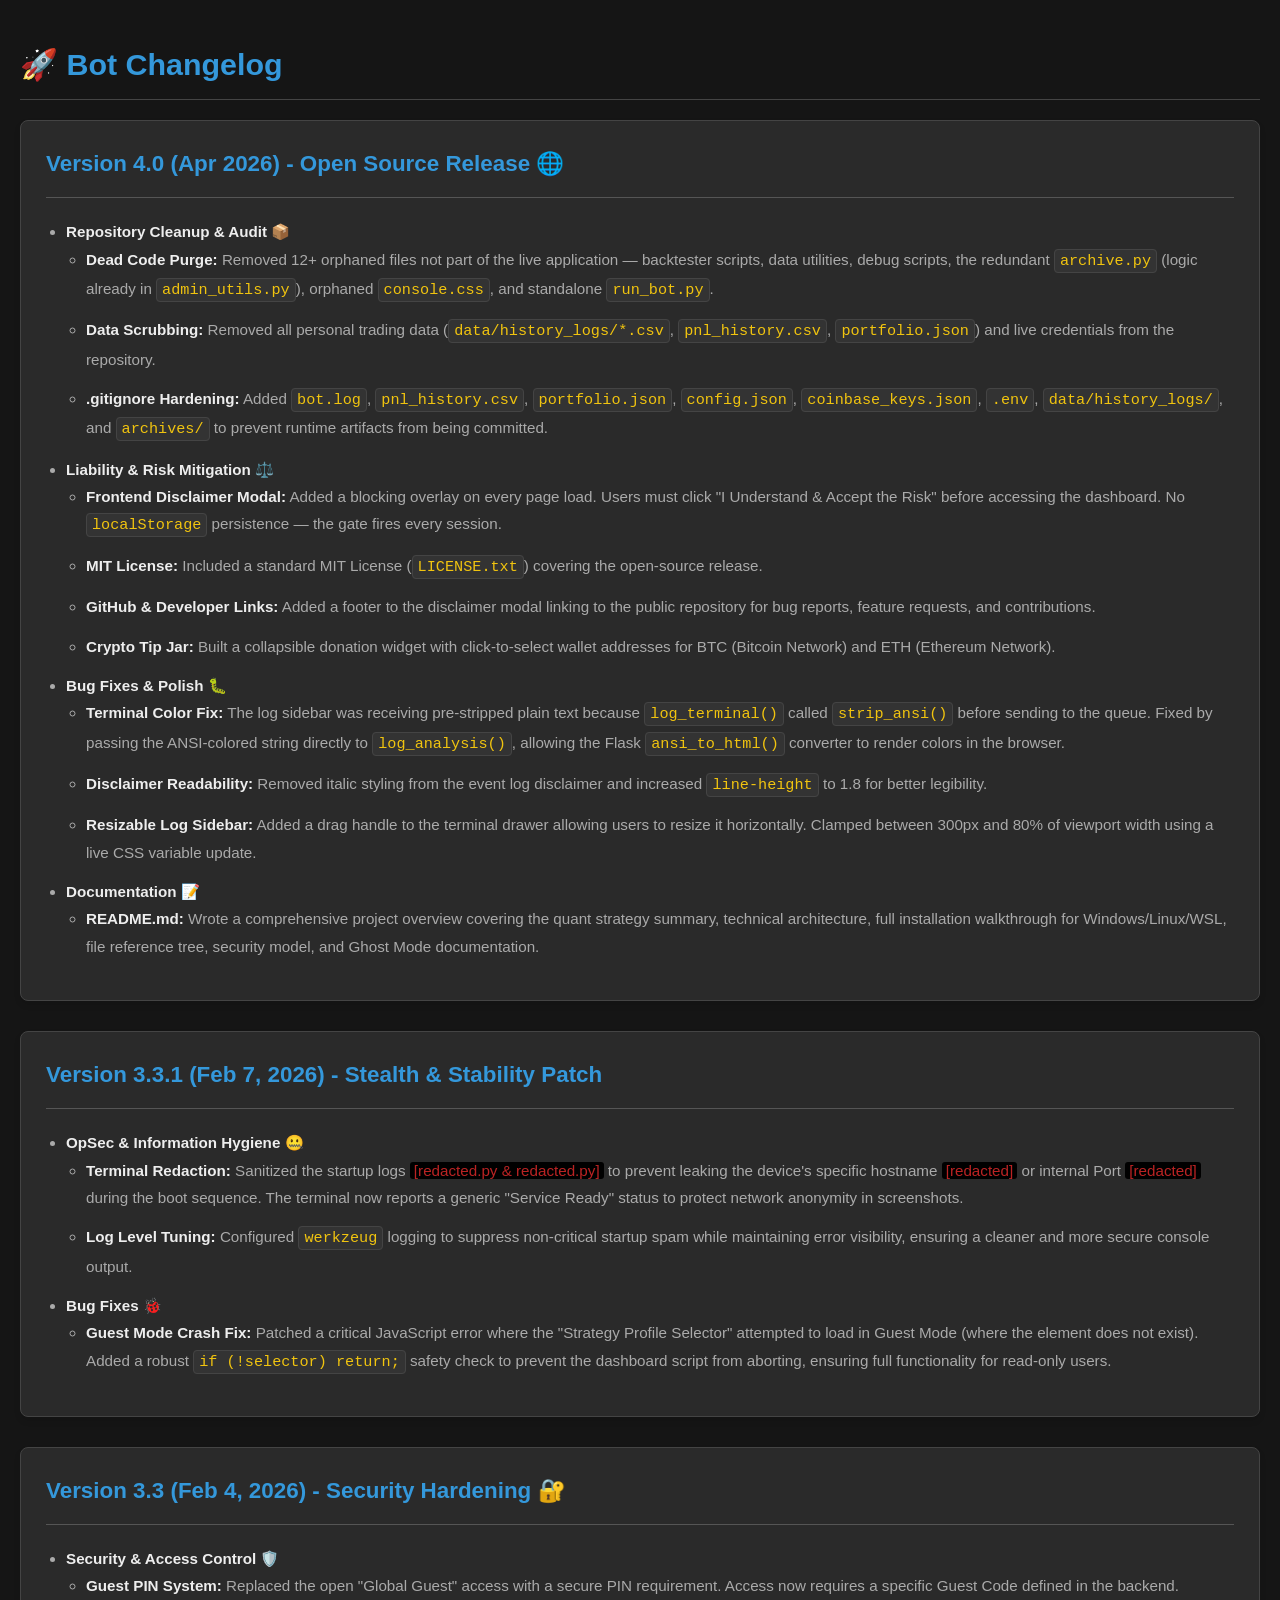
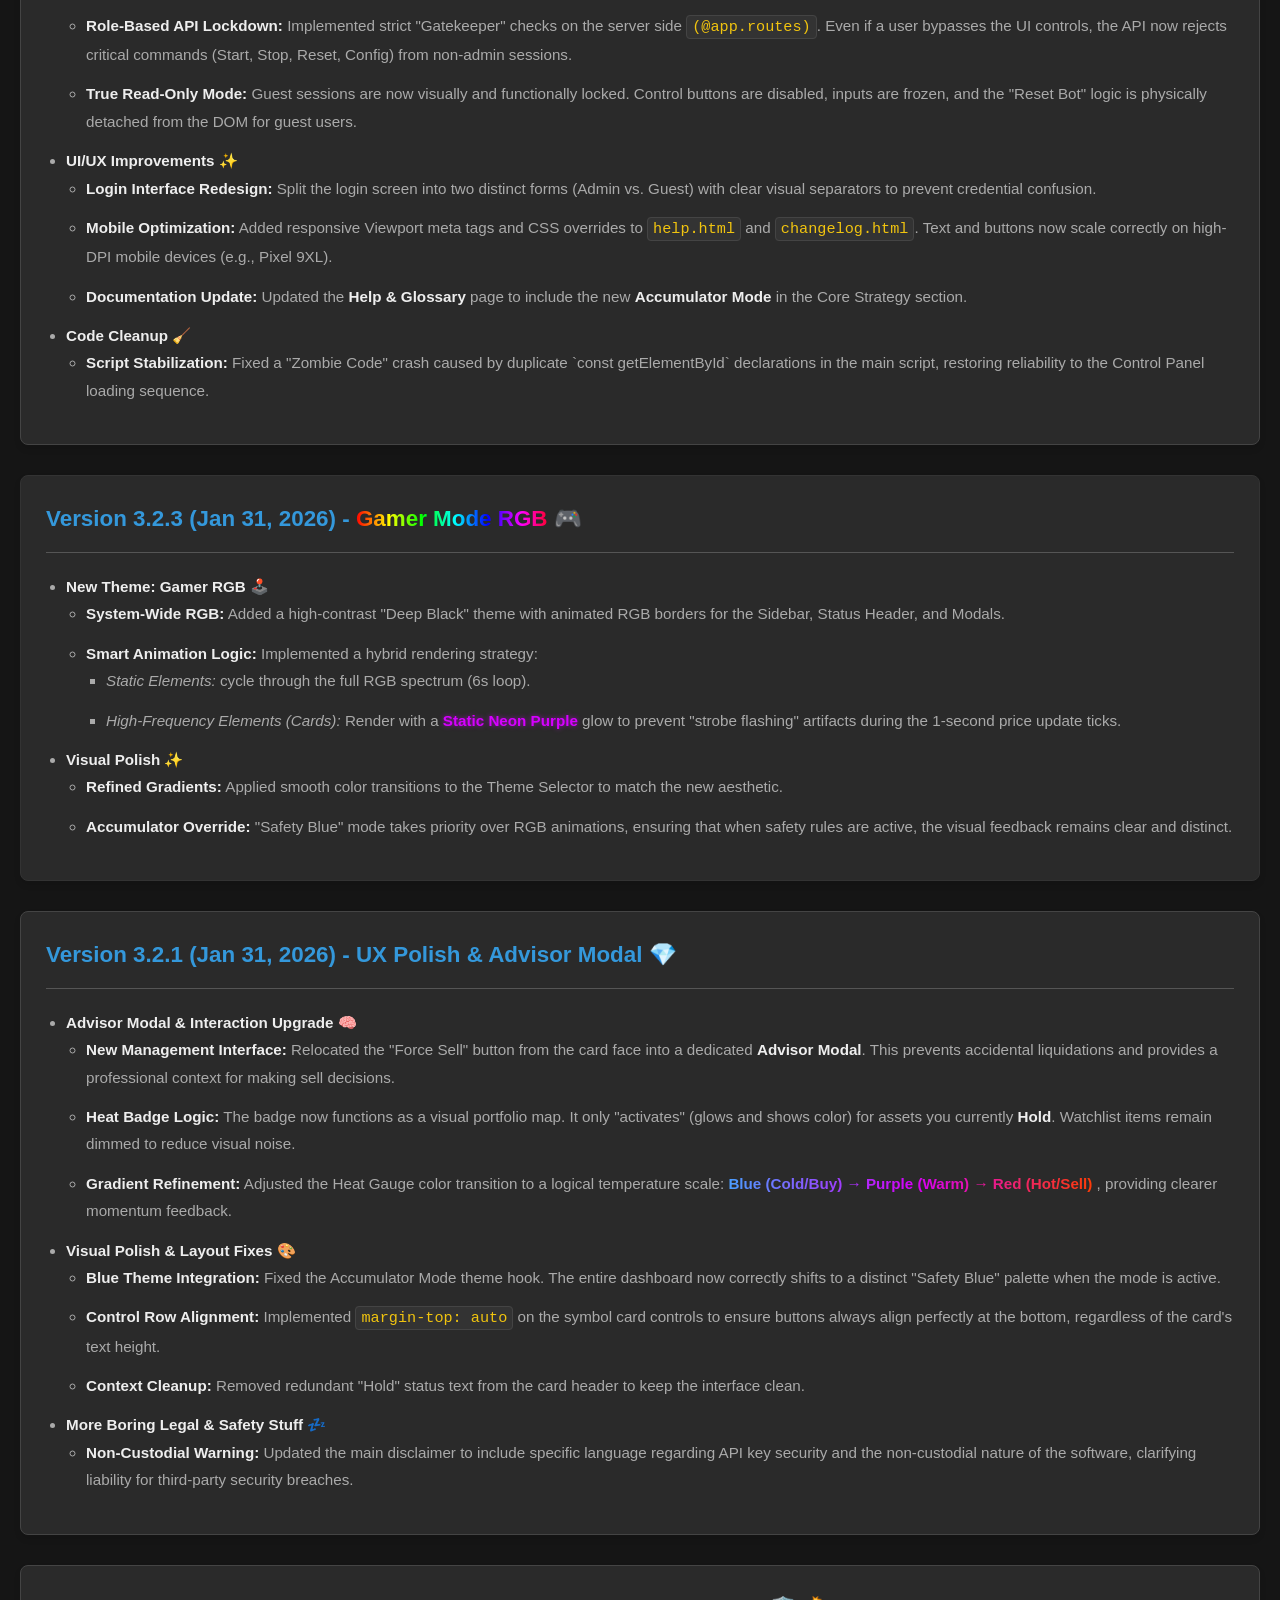
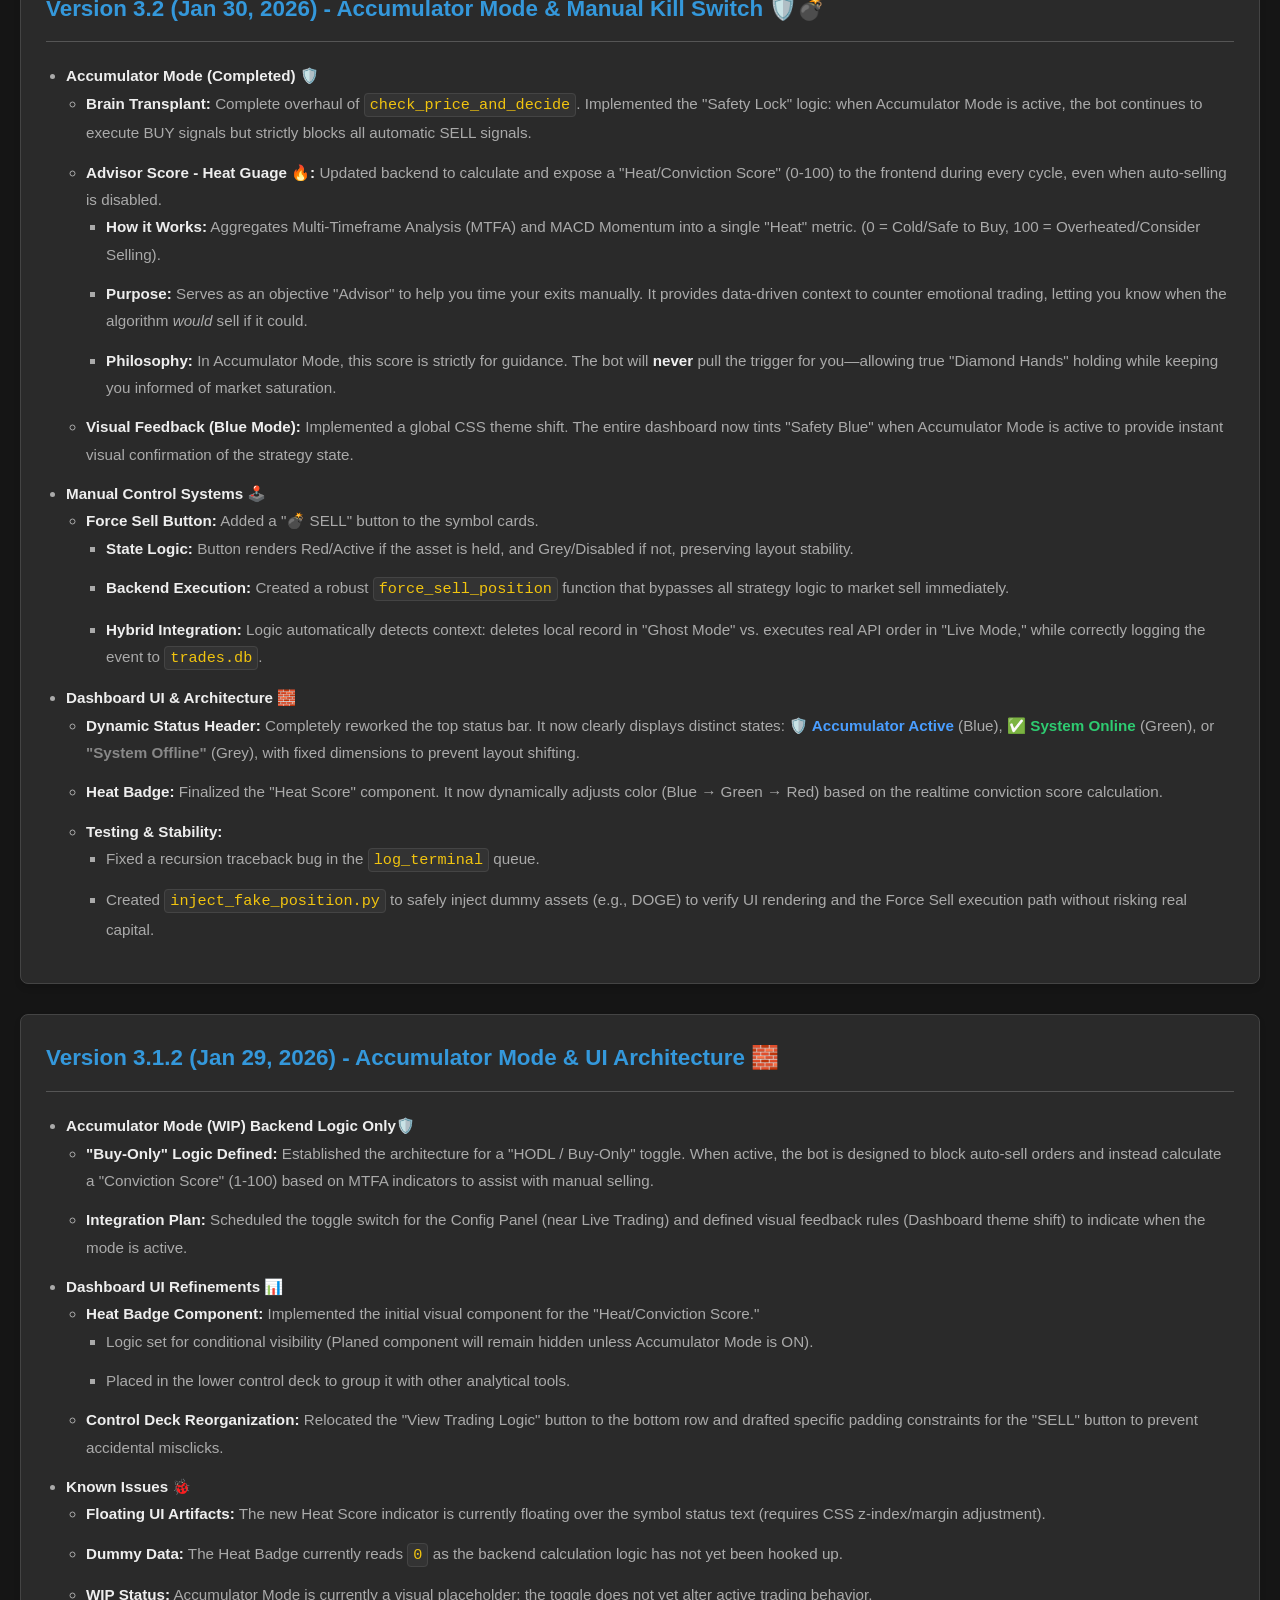
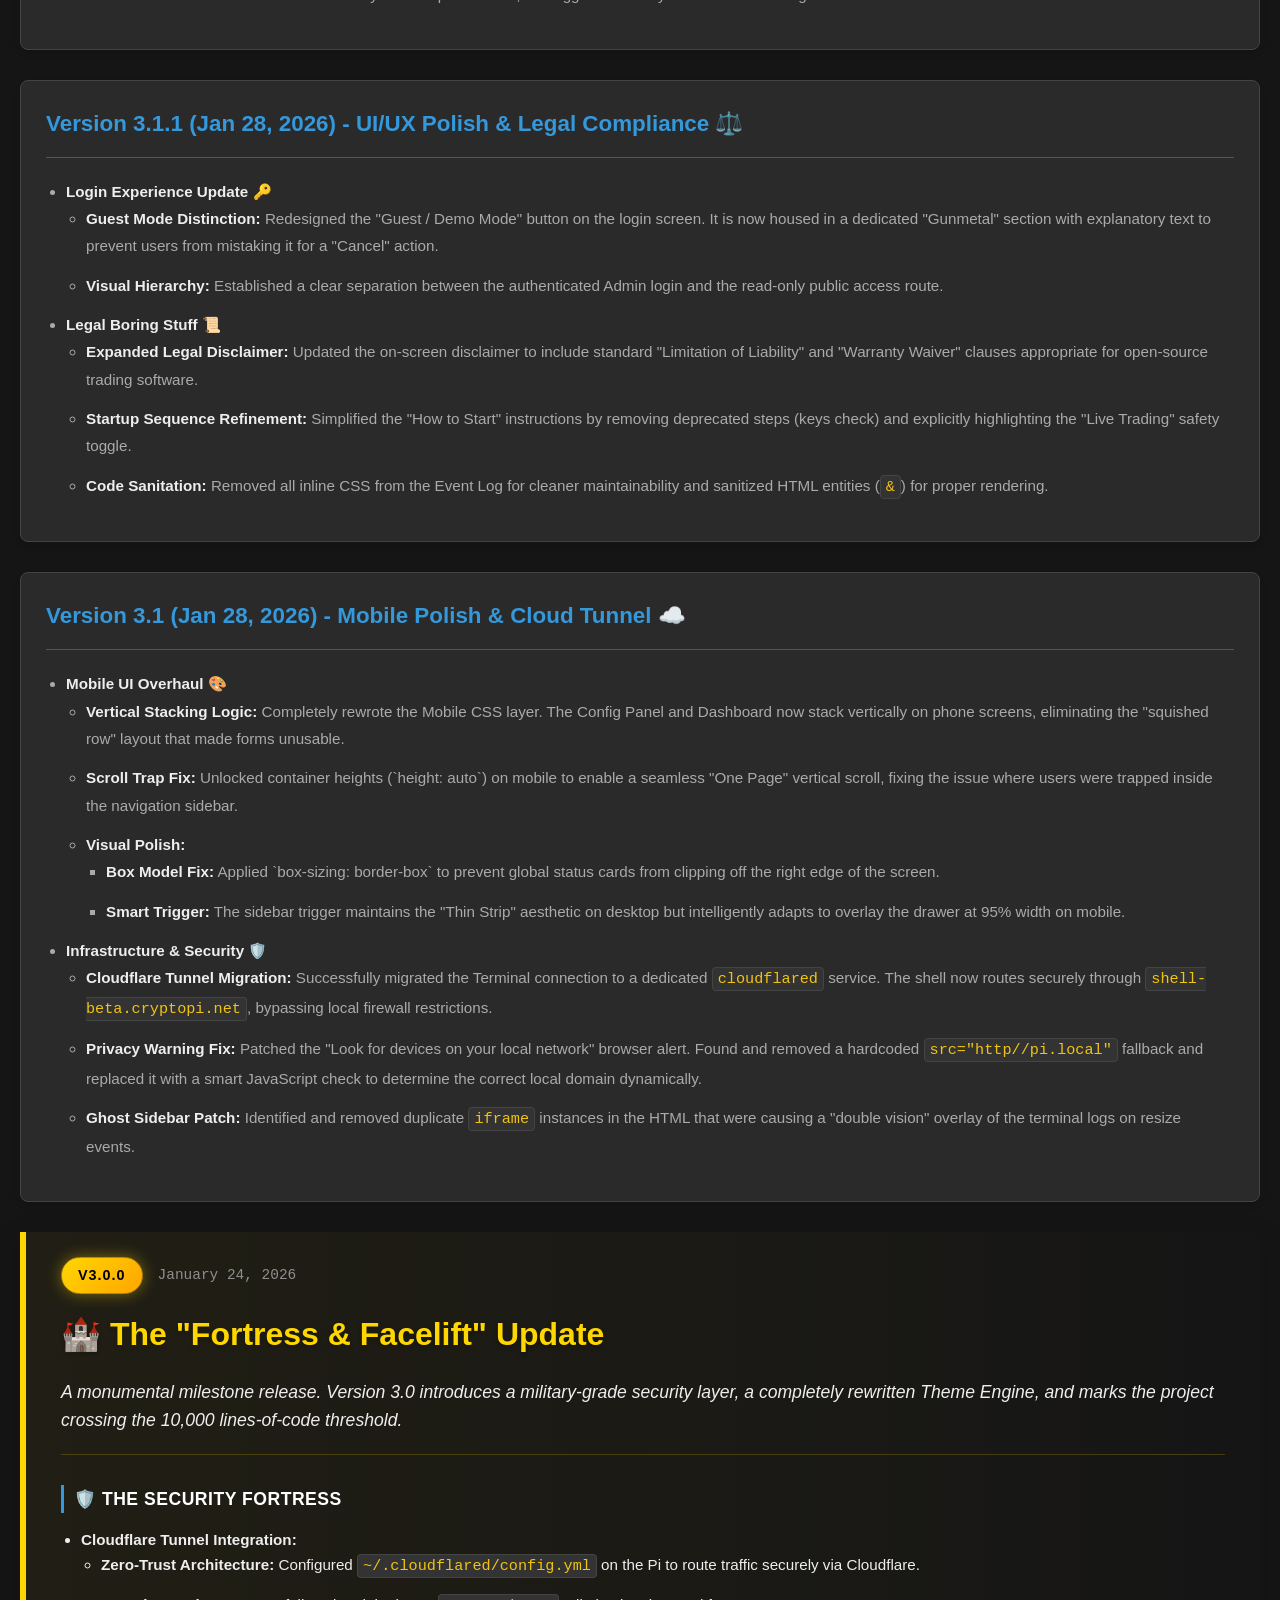
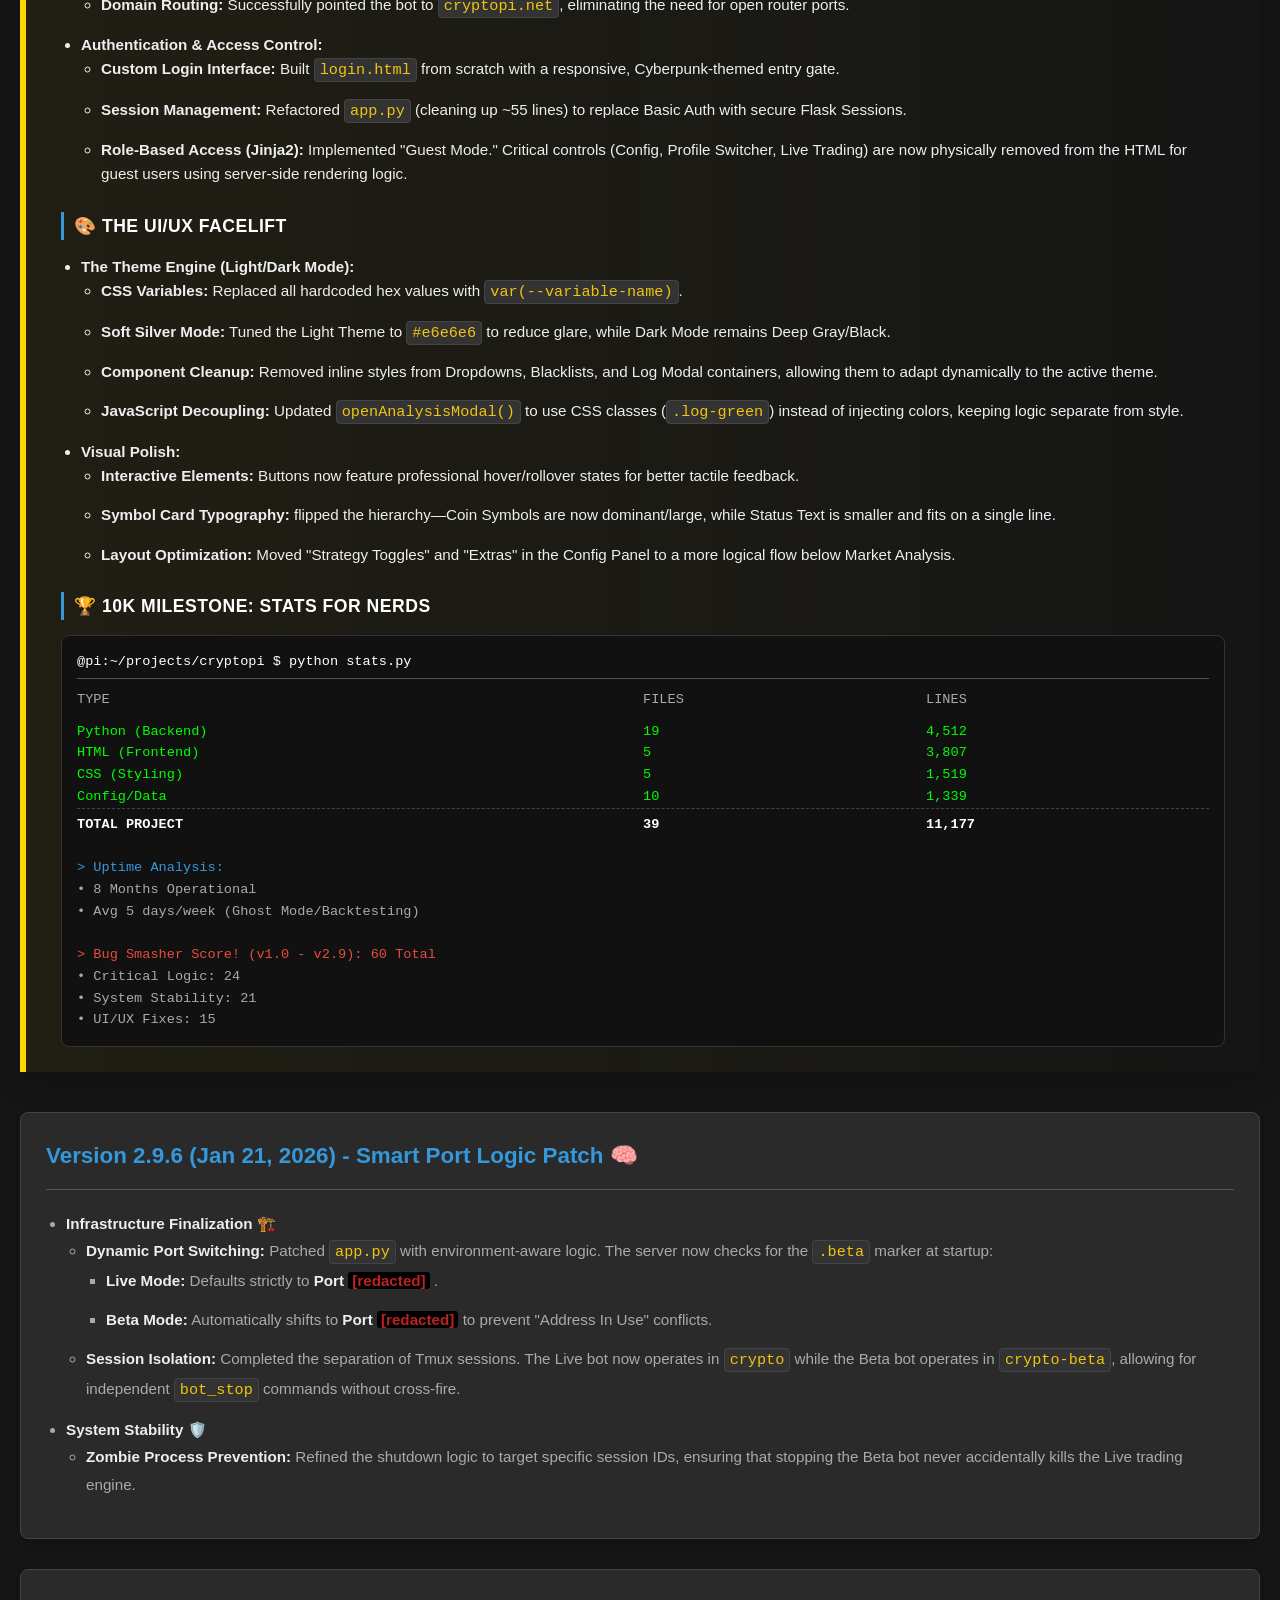
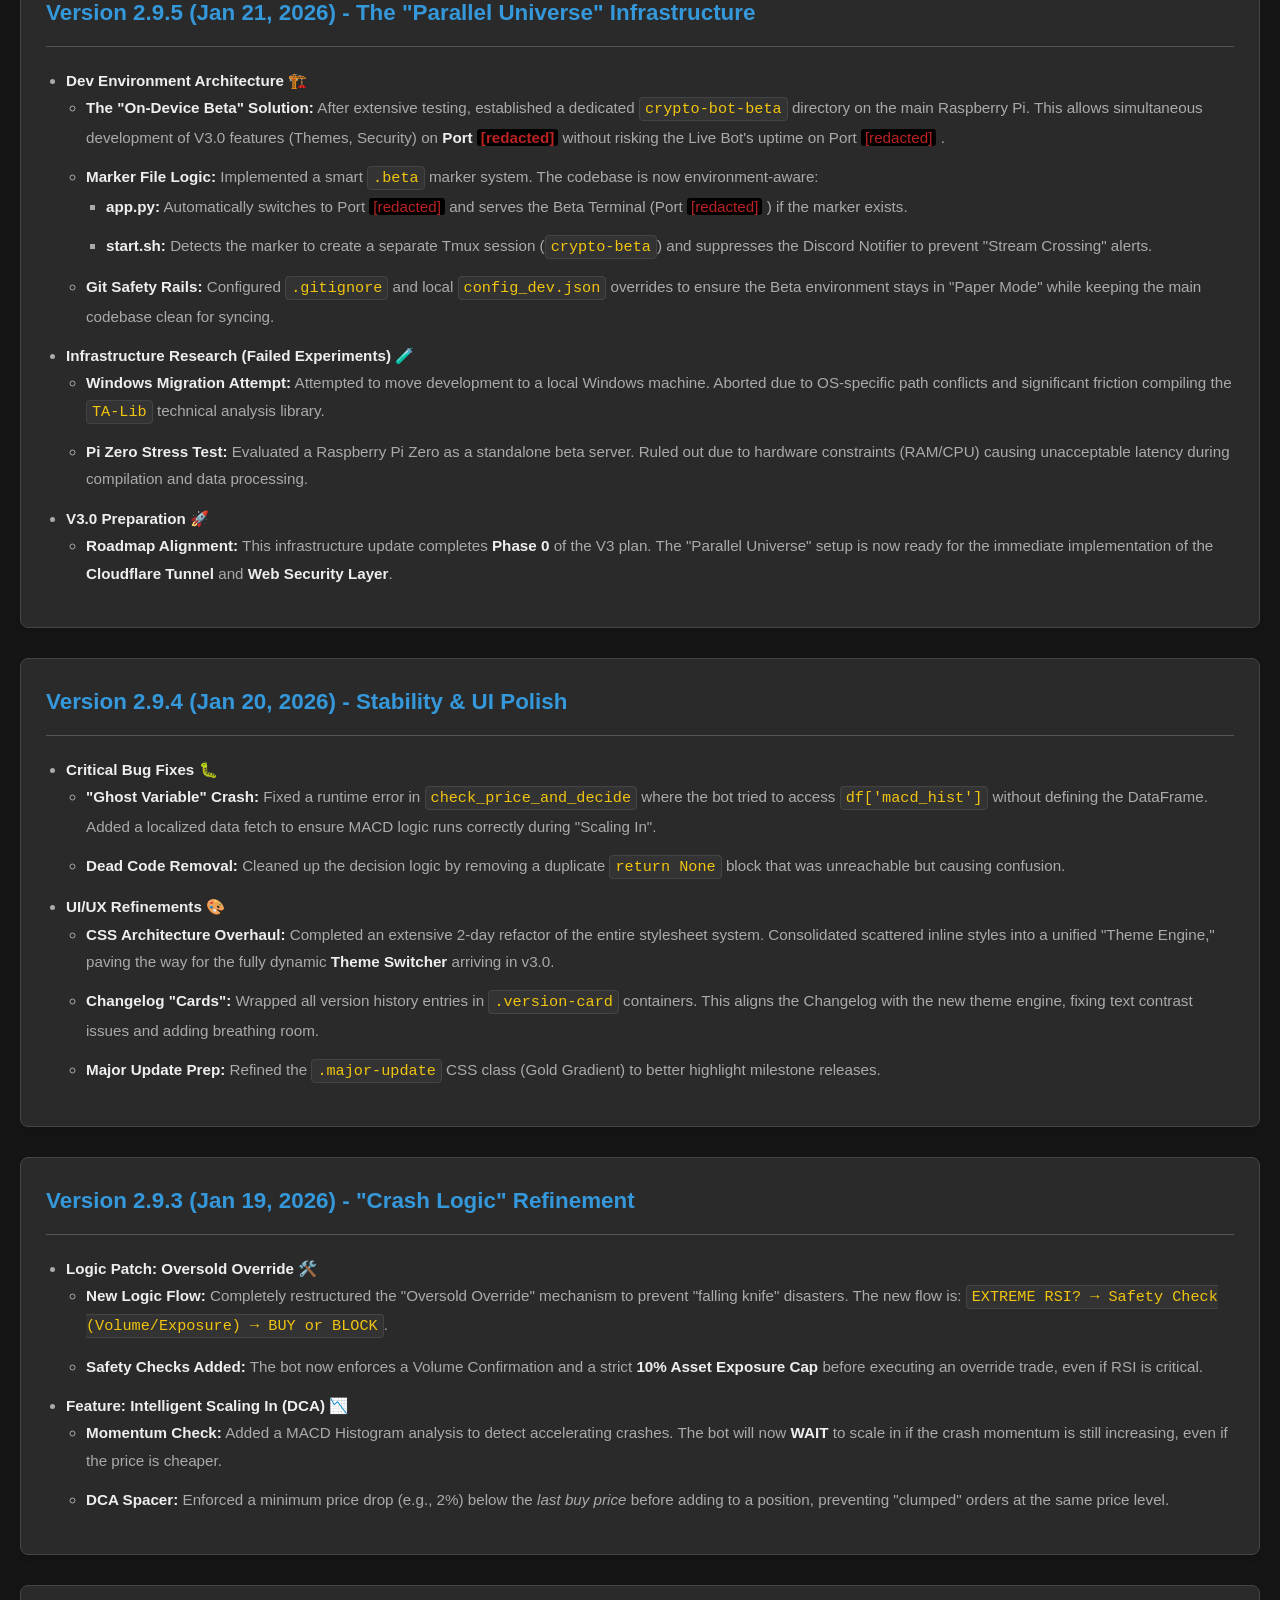
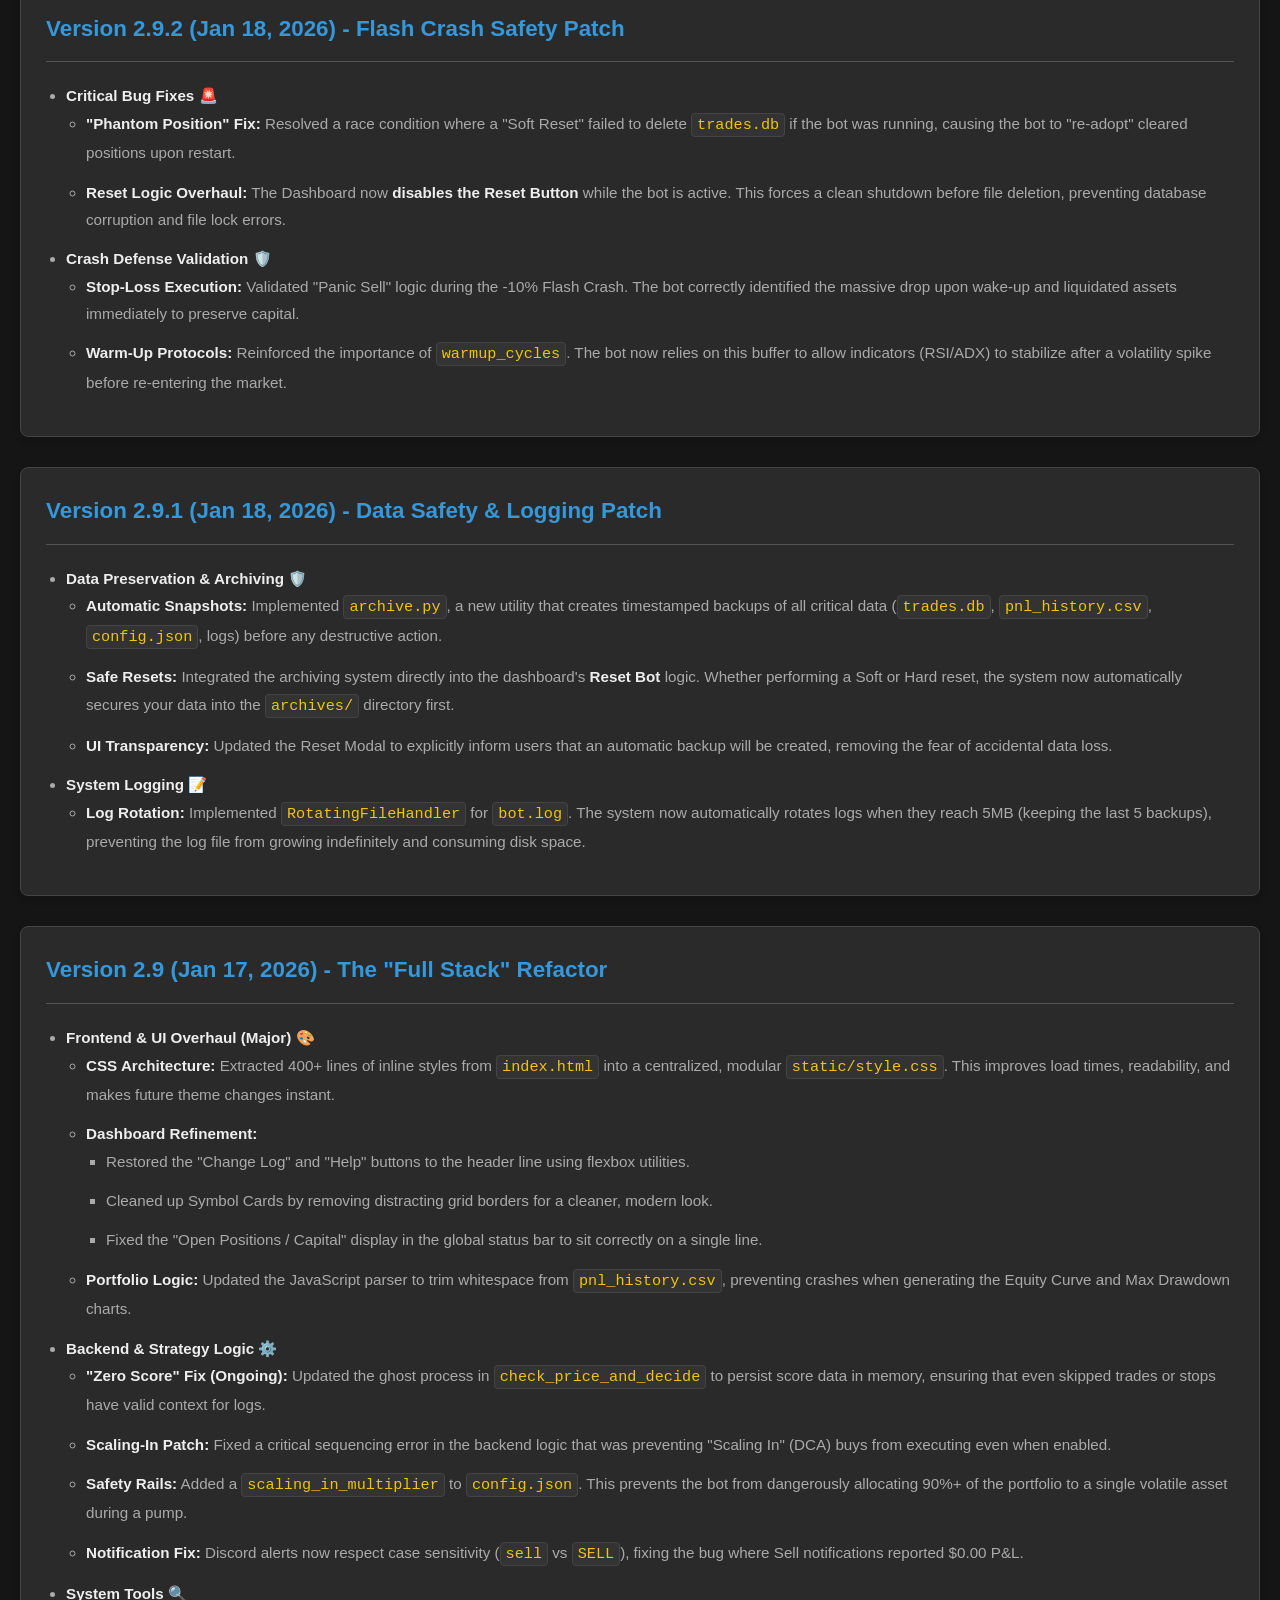
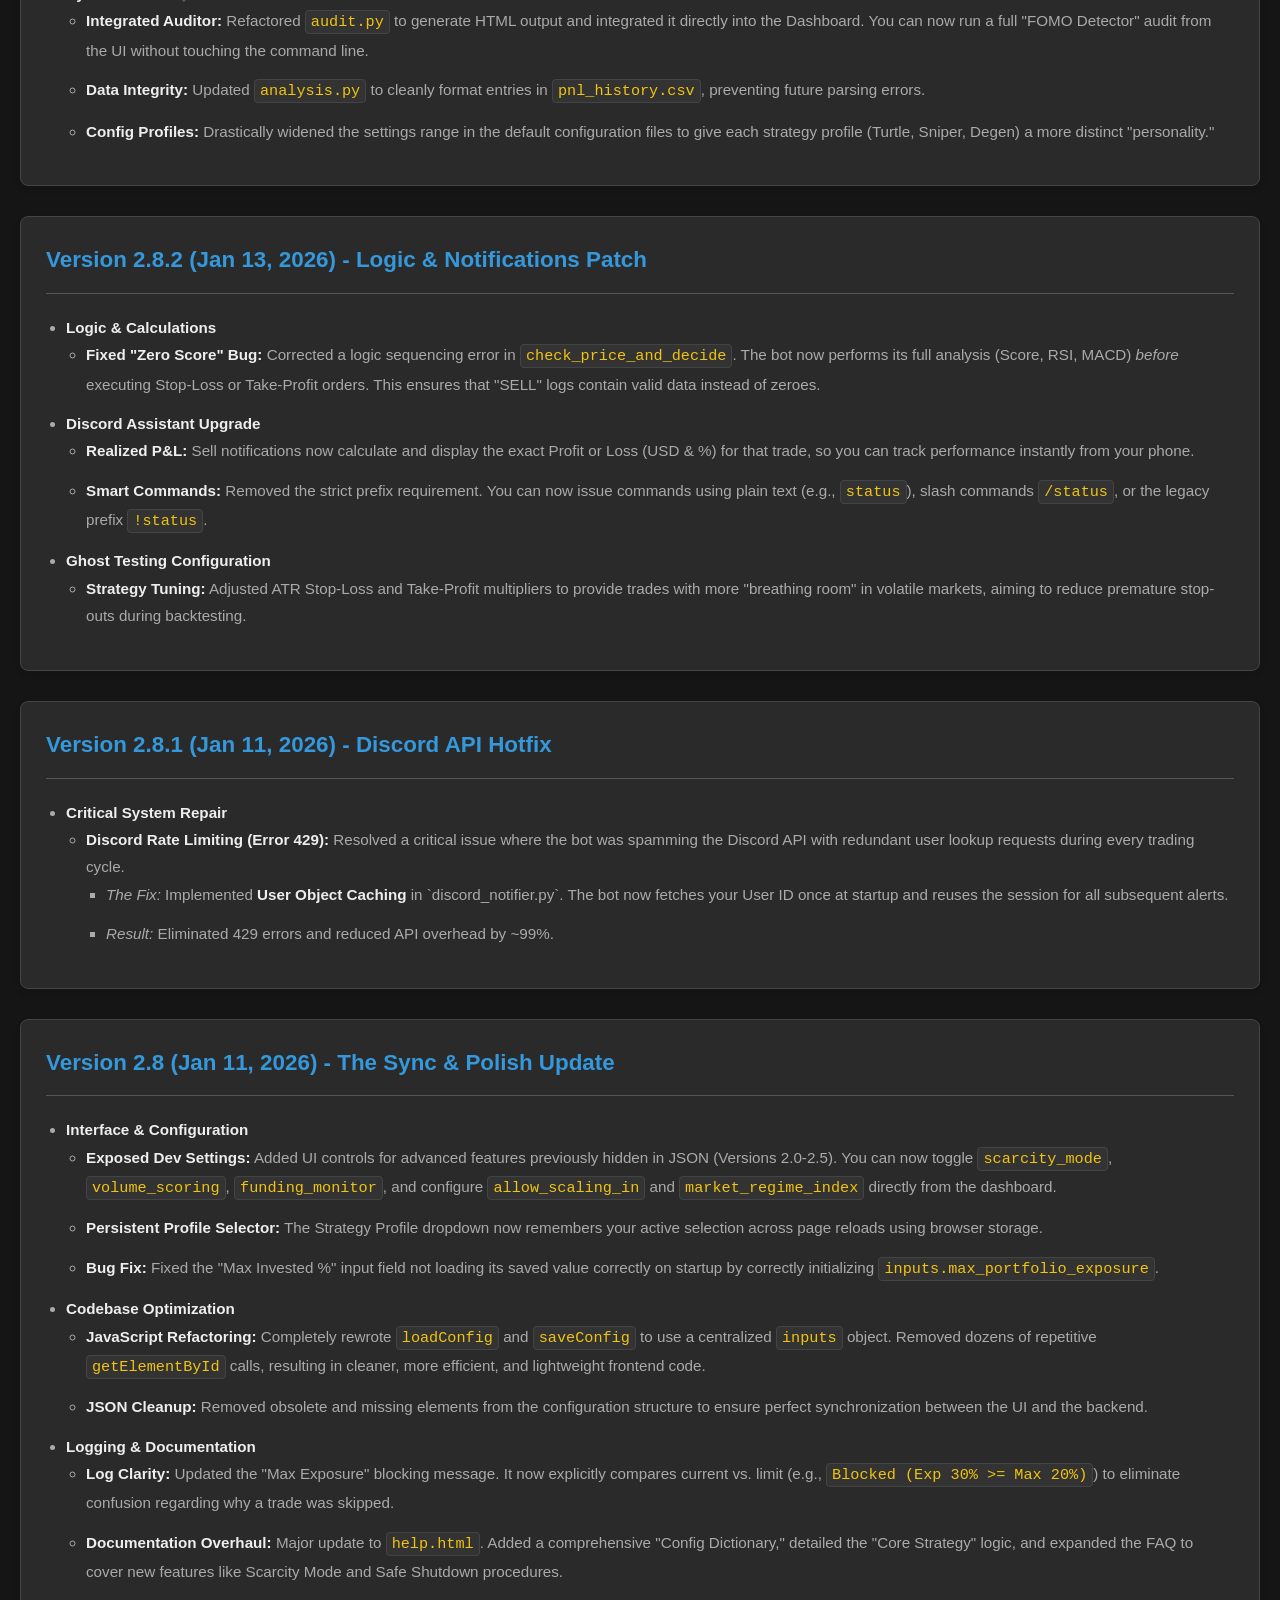
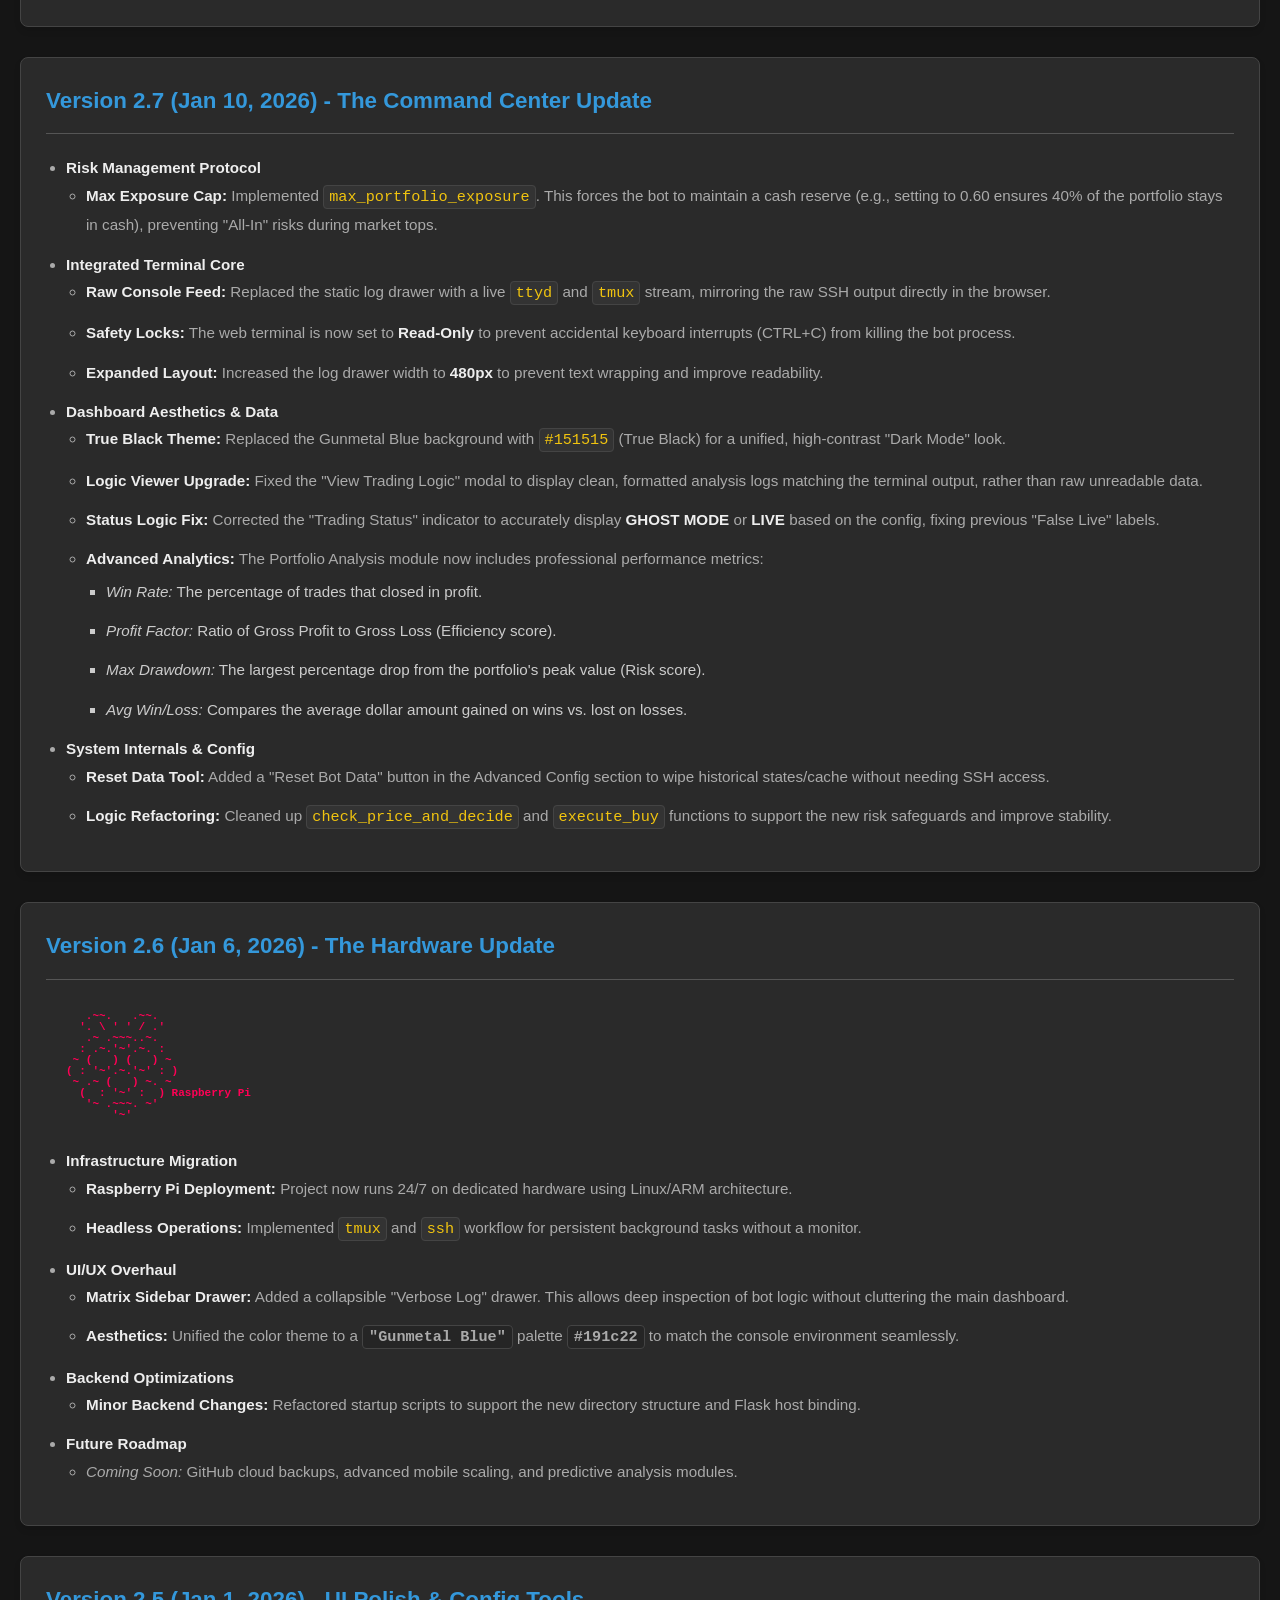
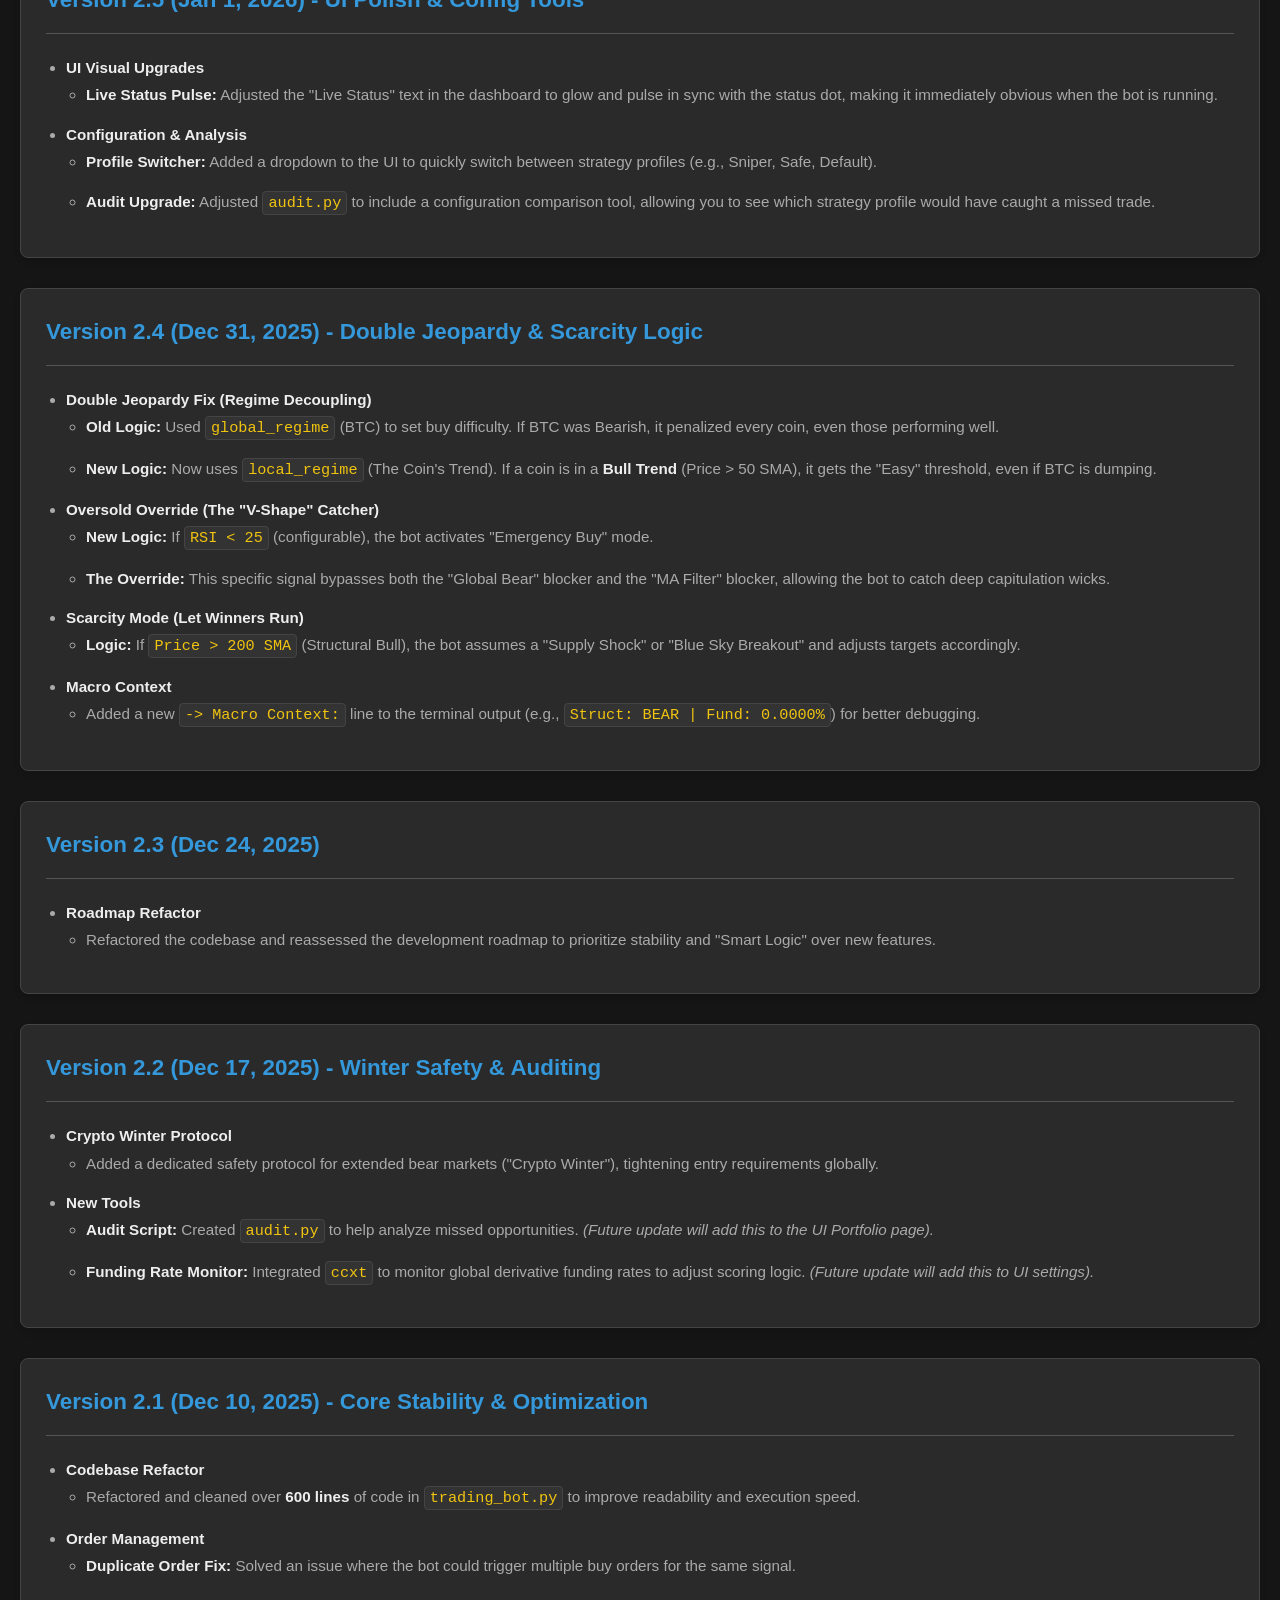
==== templates/changelog.html @ 4024c970 "v4.0 - Open Source Release" ====
<!DOCTYPE html>
<html lang="en">
<head>
    <meta charset="UTF-8">
    <meta name="viewport" content="width=device-width, initial-scale=1.0">
    <title>Changelog</title>
    <link rel="stylesheet" href="../static/style.css">
    <style>
        /* Only apply these rules on screens smaller than 768px (Tablets & Phones) */
        @media (max-width: 768px) {
            
            /* 1. Boost Base Text Size */
            body.aux-body, p, li, div {
                font-size: 18px !important; /* Standard is usually 14-16px */
                line-height: 1.6 !important; /* More breathing room between lines */
            }

            /* 2. Make Headings Stand Out */
            h1 { font-size: 28px !important; margin-bottom: 20px !important; }
            h2 { font-size: 24px !important; margin-top: 30px !important; }
            h3 { font-size: 20px !important; color: var(--accent-primary); }

            /* 3. Fix Code Blocks (Prevent tiny text) */
            code, .highlight-box {
                font-size: 14px !important; /* Readable but distinct from body text */
            }

            /* 4. Make "Details" Toggles Easier to Tap */
            summary {
                font-size: 19px !important;
                padding: 15px 0 !important; /* Bigger tap target for fingers */
            }

            /* 5. Add side padding so text doesn't hit the screen edge */
            body.aux-body {
                padding: 20px !important;
                max-width: 100% !important;
            }
        }
    </style>
    <script>
    const saved = localStorage.getItem('app_theme');
    if (saved && saved !== 'default') {
        document.documentElement.setAttribute('data-theme', saved);
    }
    </script>
</head>
<body class="aux-body">
    <h1 class="aux-header-1">🚀 Bot Changelog</h1>

    <div class="version-card">
    <h2 class="aux-header-2">
        Version 4.0 (Apr 2026) - Open Source Release 🌐
    </h2>
    <ul>
        <li>
            <strong>Repository Cleanup & Audit 📦</strong>
            <ul>
                <li><strong>Dead Code Purge:</strong> Removed 12+ orphaned files not part of the live application — backtester scripts, data utilities, debug scripts, the redundant <code>archive.py</code> (logic already in <code>admin_utils.py</code>), orphaned <code>console.css</code>, and standalone <code>run_bot.py</code>.</li>
                <li><strong>Data Scrubbing:</strong> Removed all personal trading data (<code>data/history_logs/*.csv</code>, <code>pnl_history.csv</code>, <code>portfolio.json</code>) and live credentials from the repository.</li>
                <li><strong>.gitignore Hardening:</strong> Added <code>bot.log</code>, <code>pnl_history.csv</code>, <code>portfolio.json</code>, <code>config.json</code>, <code>coinbase_keys.json</code>, <code>.env</code>, <code>data/history_logs/</code>, and <code>archives/</code> to prevent runtime artifacts from being committed.</li>
            </ul>
        </li>
        <li>
            <strong>Liability & Risk Mitigation ⚖️</strong>
            <ul>
                <li><strong>Frontend Disclaimer Modal:</strong> Added a blocking overlay on every page load. Users must click "I Understand &amp; Accept the Risk" before accessing the dashboard. No <code>localStorage</code> persistence — the gate fires every session.</li>
                <li><strong>MIT License:</strong> Included a standard MIT License (<code>LICENSE.txt</code>) covering the open-source release.</li>
                <li><strong>GitHub &amp; Developer Links:</strong> Added a footer to the disclaimer modal linking to the public repository for bug reports, feature requests, and contributions.</li>
                <li><strong>Crypto Tip Jar:</strong> Built a collapsible donation widget with click-to-select wallet addresses for BTC (Bitcoin Network) and ETH (Ethereum Network).</li>
            </ul>
        </li>
        <li>
            <strong>Bug Fixes & Polish 🐛</strong>
            <ul>
                <li><strong>Terminal Color Fix:</strong> The log sidebar was receiving pre-stripped plain text because <code>log_terminal()</code> called <code>strip_ansi()</code> before sending to the queue. Fixed by passing the ANSI-colored string directly to <code>log_analysis()</code>, allowing the Flask <code>ansi_to_html()</code> converter to render colors in the browser.</li>
                <li><strong>Disclaimer Readability:</strong> Removed italic styling from the event log disclaimer and increased <code>line-height</code> to 1.8 for better legibility.</li>
                <li><strong>Resizable Log Sidebar:</strong> Added a drag handle to the terminal drawer allowing users to resize it horizontally. Clamped between 300px and 80% of viewport width using a live CSS variable update.</li>
            </ul>
        </li>
        <li>
            <strong>Documentation 📝</strong>
            <ul>
                <li><strong>README.md:</strong> Wrote a comprehensive project overview covering the quant strategy summary, technical architecture, full installation walkthrough for Windows/Linux/WSL, file reference tree, security model, and Ghost Mode documentation.</li>
            </ul>
        </li>
    </ul>
</div>
    
    <div class="version-card">
    <h2 class="aux-header-2">
        Version 3.3.1 (Feb 7, 2026) - Stealth & Stability Patch
    </h2>
    <ul>
        <li>
            <strong>OpSec & Information Hygiene 🤐</strong>
            <ul>
                <li>
                    <strong>Terminal Redaction:</strong> Sanitized the startup logs 
                    <span style="background-color: #000; color: #bb2323; padding: 0 4px; border-radius: 3px;" title="Redacted">[redacted.py & redacted.py]</span> 
                    to prevent leaking the device's specific hostname 
                    <span style="background-color: #000; color: #bb2323; padding: 0 4px; border-radius: 3px;" title="Redacted">[redacted]</span> 
                    or internal Port 
                    <span style="background-color: #000; color: #bb2323; padding: 0 4px; border-radius: 3px;" title="Redacted">[redacted]</span> 
                    during the boot sequence. The terminal now reports a generic "Service Ready" status to protect network anonymity in screenshots.
                </li>
                <li><strong>Log Level Tuning:</strong> Configured <code>werkzeug</code> logging to suppress non-critical startup spam while maintaining error visibility, ensuring a cleaner and more secure console output.</li>
            </ul>
        </li>
        <li>
            <strong>Bug Fixes 🐞</strong>
            <ul>
                <li><strong>Guest Mode Crash Fix:</strong> Patched a critical JavaScript error where the "Strategy Profile Selector" attempted to load in Guest Mode (where the element does not exist). Added a robust <code>if (!selector) return;</code> safety check to prevent the dashboard script from aborting, ensuring full functionality for read-only users.</li>
            </ul>
        </li>
    </ul>
</div>

    <div class="version-card">
    <h2 class="aux-header-2">
        Version 3.3 (Feb 4, 2026) - Security Hardening 🔐
    </h2>
    <ul>
        <li>
            <strong>Security & Access Control 🛡️</strong>
            <ul>
                <li><strong>Guest PIN System:</strong> Replaced the open "Global Guest" access with a secure PIN requirement. Access now requires a specific Guest Code defined in the backend.</li>
                <li><strong>Role-Based API Lockdown:</strong> Implemented strict "Gatekeeper" checks on the server side <code>(@app.routes)</code>. Even if a user bypasses the UI controls, the API now rejects critical commands (Start, Stop, Reset, Config) from non-admin sessions.</li>
                <li><strong>True Read-Only Mode:</strong> Guest sessions are now visually and functionally locked. Control buttons are disabled, inputs are frozen, and the "Reset Bot" logic is physically detached from the DOM for guest users.</li>
            </ul>
        </li>
        <li>
            <strong>UI/UX Improvements ✨</strong>
            <ul>
                <li><strong>Login Interface Redesign:</strong> Split the login screen into two distinct forms (Admin vs. Guest) with clear visual separators to prevent credential confusion.</li>
                <li><strong>Mobile Optimization:</strong> Added responsive Viewport meta tags and CSS overrides to <code>help.html</code> and <code>changelog.html</code>. Text and buttons now scale correctly on high-DPI mobile devices (e.g., Pixel 9XL).</li>
                <li><strong>Documentation Update:</strong> Updated the <strong>Help & Glossary</strong> page to include the new <strong>Accumulator Mode</strong> in the Core Strategy section.</li>
            </ul>
        </li>
        <li>
            <strong>Code Cleanup 🧹</strong>
            <ul>
                <li><strong>Script Stabilization:</strong> Fixed a "Zombie Code" crash caused by duplicate `const getElementById` declarations in the main script, restoring reliability to the Control Panel loading sequence.</li>
            </ul>
        </li>
    </ul>
</div>

    <div class="version-card" style="border: 1px solid #333;">
        <h2 class="aux-header-2">
            Version 3.2.3 (Jan 31, 2026) - 
            <span style="background-image: linear-gradient(to right, #ff0000, #ffff00, #00ff00, #00ffff, #0000ff, #ff00ff, #ff0000); -webkit-background-clip: text; color: transparent; animation: hue-rotate 6s infinite linear;">
                Gamer Mode RGB
            </span> 🎮
        </h2>
        <ul>
            <li>
                <strong>New Theme: Gamer RGB 🕹️</strong>
                <ul>
                    <li><strong>System-Wide RGB:</strong> Added a high-contrast "Deep Black" theme with animated RGB borders for the Sidebar, Status Header, and Modals.</li>
                    <li><strong>Smart Animation Logic:</strong> Implemented a hybrid rendering strategy:
                        <ul>
                            <li><em>Static Elements:</em> cycle through the full RGB spectrum (6s loop).</li>
                            <li><em>High-Frequency Elements (Cards):</em> Render with a <strong style="color: #d600ff; text-shadow: 0 0 5px rgba(214, 0, 255, 0.6);">Static Neon Purple</strong> glow to prevent "strobe flashing" artifacts during the 1-second price update ticks.</li>
                        </ul>
                    </li>
                </ul>
            </li>
            <li>
                <strong>Visual Polish ✨</strong>
                <ul>
                    <li><strong>Refined Gradients:</strong> Applied smooth color transitions to the Theme Selector to match the new aesthetic.</li>
                    <li><strong>Accumulator Override:</strong> "Safety Blue" mode takes priority over RGB animations, ensuring that when safety rules are active, the visual feedback remains clear and distinct.</li>
                </ul>
            </li>
        </ul>
    </div>

    <div class="version-card">
    <h2 class="aux-header-2">Version 3.2.1 (Jan 31, 2026) - UX Polish & Advisor Modal 💎</h2>
    <ul>
        <li>
            <strong>Advisor Modal & Interaction Upgrade 🧠</strong>
            <ul>
                <li><strong>New Management Interface:</strong> Relocated the "Force Sell" button from the card face into a dedicated <strong>Advisor Modal</strong>. This prevents accidental liquidations and provides a professional context for making sell decisions.</li>
                <li><strong>Heat Badge Logic:</strong> The badge now functions as a visual portfolio map. It only "activates" (glows and shows color) for assets you currently <strong>Hold</strong>. Watchlist items remain dimmed to reduce visual noise.</li>
                <li><strong>Gradient Refinement:</strong> Adjusted the Heat Gauge color transition to a logical temperature scale: 
                    <strong style="background-image: linear-gradient(to right, #4a9eff, #d500f9, #ff3d00); -webkit-background-clip: text; color: transparent;">
                        Blue (Cold/Buy) → Purple (Warm) → Red (Hot/Sell)
                    </strong>, providing clearer momentum feedback.
                </li>
            </ul>
        </li>
        <li>
            <strong>Visual Polish & Layout Fixes 🎨</strong>
            <ul>
                <li><strong>Blue Theme Integration:</strong> Fixed the Accumulator Mode theme hook. The entire dashboard now correctly shifts to a distinct "Safety Blue" palette when the mode is active.</li>
                <li><strong>Control Row Alignment:</strong> Implemented <code>margin-top: auto</code> on the symbol card controls to ensure buttons always align perfectly at the bottom, regardless of the card's text height.</li>
                <li><strong>Context Cleanup:</strong> Removed redundant "Hold" status text from the card header to keep the interface clean.</li>
            </ul>
        </li>
        <li>
            <strong>More Boring Legal & Safety Stuff 💤</strong>
            <ul>
                <li><strong>Non-Custodial Warning:</strong> Updated the main disclaimer to include specific language regarding API key security and the non-custodial nature of the software, clarifying liability for third-party security breaches.</li>
            </ul>
        </li>
    </ul>
</div>

    <div class="version-card">
    <h2 class="aux-header-2">Version 3.2 (Jan 30, 2026) - Accumulator Mode & Manual Kill Switch 🛡️💣</h2>
    <ul>
        <li>
            <strong>Accumulator Mode (Completed) 🛡️</strong>
            <ul>
                <li><strong>Brain Transplant:</strong> Complete overhaul of <code>check_price_and_decide</code>. Implemented the "Safety Lock" logic: when Accumulator Mode is active, the bot continues to execute BUY signals but strictly blocks all automatic SELL signals.</li>
                <li><strong>Advisor Score - Heat Guage 🔥:</strong> Updated backend to calculate and expose a "Heat/Conviction Score" (0-100) to the frontend during every cycle, even when auto-selling is disabled.
                    <ul>
                        <li><strong>How it Works:</strong> Aggregates Multi-Timeframe Analysis (MTFA) and MACD Momentum into a single "Heat" metric. (0 = Cold/Safe to Buy, 100 = Overheated/Consider Selling).</li>
                        <li><strong>Purpose:</strong> Serves as an objective "Advisor" to help you time your exits manually. It provides data-driven context to counter emotional trading, letting you know when the algorithm <em>would</em> sell if it could.</li>
                        <li><strong>Philosophy:</strong> In Accumulator Mode, this score is strictly for guidance. The bot will <strong>never</strong> pull the trigger for you—allowing true "Diamond Hands" holding while keeping you informed of market saturation.</li>
                    </ul>
                </li>
                <li><strong>Visual Feedback (Blue Mode):</strong> Implemented a global CSS theme shift. The entire dashboard now tints "Safety Blue" when Accumulator Mode is active to provide instant visual confirmation of the strategy state.</li>
            </ul>
        </li>
        <li>
            <strong>Manual Control Systems 🕹️</strong>
            <ul>
                <li><strong>Force Sell Button:</strong> Added a "💣 SELL" button to the symbol cards.
                    <ul>
                        <li><strong>State Logic:</strong> Button renders Red/Active if the asset is held, and Grey/Disabled if not, preserving layout stability.</li>
                        <li><strong>Backend Execution:</strong> Created a robust <code>force_sell_position</code> function that bypasses all strategy logic to market sell immediately.</li>
                        <li><strong>Hybrid Integration:</strong> Logic automatically detects context: deletes local record in "Ghost Mode" vs. executes real API order in "Live Mode," while correctly logging the event to <code>trades.db</code>.</li>
                    </ul>
                </li>
            </ul>
        </li>
        <li>
            <strong>Dashboard UI & Architecture 🧱</strong>
            <ul>
                <li><strong>Dynamic Status Header:</strong> Completely reworked the top status bar. It now clearly displays distinct states: 
                    <span class="live-text mode-accumulator" style="display:inline; font-size:inherit; color:#4a9eff; animation: text-pulse-blue 2s infinite;">🛡️ Accumulator Active</span> (Blue), 
                    <span class="live-text mode-running" style="display:inline; font-size:inherit; color:#2ecc71; animation: text-pulse-green 2s infinite;">✅ System Online</span> (Green), or 
                    <span class="live-text mode-offline" style="display:inline; font-size:inherit; color:#888;">"System Offline"</span> (Grey), 
                    with fixed dimensions to prevent layout shifting.
                </li>
                <li><strong>Heat Badge:</strong> Finalized the "Heat Score" component. It now dynamically adjusts color (Blue → Green → Red) based on the realtime conviction score calculation.</li>
                <li><strong>Testing & Stability:</strong> 
                    <ul>
                        <li>Fixed a recursion traceback bug in the <code>log_terminal</code> queue.</li>
                        <li>Created <code>inject_fake_position.py</code> to safely inject dummy assets (e.g., DOGE) to verify UI rendering and the Force Sell execution path without risking real capital.</li>
                    </ul>
                </li>
            </ul>
        </li>
    </ul>
</div>

    <div class="version-card">
    <h2 class="aux-header-2">Version 3.1.2 (Jan 29, 2026) - Accumulator Mode & UI Architecture 🧱</h2>
    <ul>
        <li>
            <strong>Accumulator Mode (WIP) Backend Logic Only🛡️</strong>
            <ul>
                <li><strong>"Buy-Only" Logic Defined:</strong> Established the architecture for a "HODL / Buy-Only" toggle. When active, the bot is designed to block auto-sell orders and instead calculate a "Conviction Score" (1-100) based on MTFA indicators to assist with manual selling.</li>
                <li><strong>Integration Plan:</strong> Scheduled the toggle switch for the Config Panel (near Live Trading) and defined visual feedback rules (Dashboard theme shift) to indicate when the mode is active.</li>
            </ul>
        </li>
        <li>
            <strong>Dashboard UI Refinements 📊</strong>
            <ul>
                <li><strong>Heat Badge Component:</strong> Implemented the initial visual component for the "Heat/Conviction Score."
                    <ul>
                        <li>Logic set for conditional visibility (Planed component will remain hidden unless Accumulator Mode is ON).</li>
                        <li>Placed in the lower control deck to group it with other analytical tools.</li>
                    </ul>
                </li>
                <li><strong>Control Deck Reorganization:</strong> Relocated the "View Trading Logic" button to the bottom row and drafted specific padding constraints for the "SELL" button to prevent accidental misclicks.</li>
            </ul>
        </li>
        <li>
            <strong>Known Issues 🐞</strong>
            <ul>
                <li><strong>Floating UI Artifacts:</strong> The new Heat Score indicator is currently floating over the symbol status text (requires CSS z-index/margin adjustment).</li>
                <li><strong>Dummy Data:</strong> The Heat Badge currently reads <code>0</code> as the backend calculation logic has not yet been hooked up.</li>
                <li><strong>WIP Status:</strong> Accumulator Mode is currently a visual placeholder; the toggle does not yet alter active trading behavior.</li>
            </ul>
        </li>
    </ul>
</div>

    <div class="version-card">
    <h2 class="aux-header-2">Version 3.1.1 (Jan 28, 2026) - UI/UX Polish & Legal Compliance ⚖️</h2>
    <ul>
        <li>
            <strong>Login Experience Update 🔑</strong>
            <ul>
                <li><strong>Guest Mode Distinction:</strong> Redesigned the "Guest / Demo Mode" button on the login screen. It is now housed in a dedicated "Gunmetal" section with explanatory text to prevent users from mistaking it for a "Cancel" action.</li>
                <li><strong>Visual Hierarchy:</strong> Established a clear separation between the authenticated Admin login and the read-only public access route.</li>
            </ul>
        </li>
        <li>
            <strong>Legal Boring Stuff 📜</strong>
            <ul>
                <li><strong>Expanded Legal Disclaimer:</strong> Updated the on-screen disclaimer to include standard "Limitation of Liability" and "Warranty Waiver" clauses appropriate for open-source trading software.</li>
                <li><strong>Startup Sequence Refinement:</strong> Simplified the "How to Start" instructions by removing deprecated steps (keys check) and explicitly highlighting the "Live Trading" safety toggle.</li>
                <li><strong>Code Sanitation:</strong> Removed all inline CSS from the Event Log for cleaner maintainability and sanitized HTML entities (<code>&amp;</code>) for proper rendering.</li>
            </ul>
        </li>
    </ul>
</div>

    <div class="version-card">
    <h2 class="aux-header-2">Version 3.1 (Jan 28, 2026) - Mobile Polish & Cloud Tunnel ☁️</h2>
    <ul>
        <li>
            <strong>Mobile UI Overhaul 🎨</strong>
            <ul>
                <li><strong>Vertical Stacking Logic:</strong> Completely rewrote the Mobile CSS layer. The Config Panel and Dashboard now stack vertically on phone screens, eliminating the "squished row" layout that made forms unusable.</li>
                <li><strong>Scroll Trap Fix:</strong> Unlocked container heights (`height: auto`) on mobile to enable a seamless "One Page" vertical scroll, fixing the issue where users were trapped inside the navigation sidebar.</li>
                <li><strong>Visual Polish:</strong>
                    <ul>
                        <li><strong>Box Model Fix:</strong> Applied `box-sizing: border-box` to prevent global status cards from clipping off the right edge of the screen.</li>
                        <li><strong>Smart Trigger:</strong> The sidebar trigger maintains the "Thin Strip" aesthetic on desktop but intelligently adapts to overlay the drawer at 95% width on mobile.</li>
                    </ul>
                </li>
            </ul>
        </li>
        <li>
            <strong>Infrastructure & Security 🛡️</strong>
            <ul>
                <li><strong>Cloudflare Tunnel Migration:</strong> Successfully migrated the Terminal connection to a dedicated <code>cloudflared</code> service. The shell now routes securely through <code>shell-beta.cryptopi.net</code>, bypassing local firewall restrictions.</li>
                <li><strong>Privacy Warning Fix:</strong> Patched the "Look for devices on your local network" browser alert. Found and removed a hardcoded <code>src="http//pi.local"</code> fallback and replaced it with a smart JavaScript check to determine the correct local domain dynamically.</li>
                <li><strong>Ghost Sidebar Patch:</strong> Identified and removed duplicate <code>iframe</code> instances in the HTML that were causing a "double vision" overlay of the terminal logs on resize events.</li>
            </ul>
        </li>
    </ul>
</div>

<div class="changelog-entry major-update">
    
    <div class="version-header">
        <span class="version-tag v2">v3.0.0</span>
        <span class="release-date">January 24, 2026</span>
    </div>
    
    <h3 class="update-title">🏰 The "Fortress & Facelift" Update</h3>
    <p class="update-summary">
        A monumental milestone release. Version 3.0 introduces a military-grade security layer, a completely rewritten Theme Engine, and marks the project crossing the 10,000 lines-of-code threshold.
    </p>

    <div class="changes-list">
        
        <h4>🛡️ The Security Fortress</h4>
        <ul>
            <li>
                <strong>Cloudflare Tunnel Integration:</strong>
                <ul>
                    <li><strong>Zero-Trust Architecture:</strong> Configured <code>~/.cloudflared/config.yml</code> on the Pi to route traffic securely via Cloudflare.</li>
                    <li><strong>Domain Routing:</strong> Successfully pointed the bot to <code>cryptopi.net</code>, eliminating the need for open router ports.</li>
                </ul>
            </li>
            <li>
                <strong>Authentication & Access Control:</strong>
                <ul>
                    <li><strong>Custom Login Interface:</strong> Built <code>login.html</code> from scratch with a responsive, Cyberpunk-themed entry gate.</li>
                    <li><strong>Session Management:</strong> Refactored <code>app.py</code> (cleaning up ~55 lines) to replace Basic Auth with secure Flask Sessions.</li>
                    <li><strong>Role-Based Access (Jinja2):</strong> Implemented "Guest Mode." Critical controls (Config, Profile Switcher, Live Trading) are now physically removed from the HTML for guest users using server-side rendering logic.</li>
                </ul>
            </li>
        </ul>

        <h4>🎨 The UI/UX Facelift</h4>
        <ul>
            <li>
                <strong>The Theme Engine (Light/Dark Mode):</strong>
                <ul>
                    <li><strong>CSS Variables:</strong> Replaced all hardcoded hex values with <code>var(--variable-name)</code>. </li>
                    <li><strong>Soft Silver Mode:</strong> Tuned the Light Theme to <code>#e6e6e6</code> to reduce glare, while Dark Mode remains Deep Gray/Black.</li>
                    <li><strong>Component Cleanup:</strong> Removed inline styles from Dropdowns, Blacklists, and Log Modal containers, allowing them to adapt dynamically to the active theme.</li>
                    <li><strong>JavaScript Decoupling:</strong> Updated <code>openAnalysisModal()</code> to use CSS classes (<code>.log-green</code>) instead of injecting colors, keeping logic separate from style.</li>
                </ul>
            </li>
            <li>
                <strong>Visual Polish:</strong>
                <ul>
                    <li><strong>Interactive Elements:</strong> Buttons now feature professional hover/rollover states for better tactile feedback.</li>
                    <li><strong>Symbol Card Typography:</strong> flipped the hierarchy—Coin Symbols are now dominant/large, while Status Text is smaller and fits on a single line.</li>
                    <li><strong>Layout Optimization:</strong> Moved "Strategy Toggles" and "Extras" in the Config Panel to a more logical flow below Market Analysis.</li>
                </ul>
            </li>
        </ul>

        <h4>🏆 10k Milestone: Stats for Nerds</h4>
        <div style="background-color: #111; padding: 15px; border-radius: 8px; font-family: monospace; font-size: 0.85rem; color: #00ff00; border: 1px solid #333; margin-top: 10px;">
            <p style="margin: 0 0 10px 0; color: #fff; border-bottom: 1px solid #555; padding-bottom: 5px;">@pi:~/projects/cryptopi $ python stats.py</p>
            
            <div style="display: grid; grid-template-columns: 2fr 1fr 1fr; margin-bottom: 10px; color: #aaa;">
                <span>TYPE</span><span>FILES</span><span>LINES</span>
            </div>
            <div style="display: grid; grid-template-columns: 2fr 1fr 1fr;">
                <span>Python (Backend)</span><span>19</span><span>4,512</span>
            </div>
            <div style="display: grid; grid-template-columns: 2fr 1fr 1fr;">
                <span>HTML (Frontend)</span><span>5</span><span>3,807</span>
            </div>
            <div style="display: grid; grid-template-columns: 2fr 1fr 1fr;">
                <span>CSS (Styling)</span><span>5</span><span>1,519</span>
            </div>
            <div style="display: grid; grid-template-columns: 2fr 1fr 1fr; margin-bottom: 5px; border-bottom: 1px dashed #444;">
                <span>Config/Data</span><span>10</span><span>1,339</span>
            </div>
            <div style="display: grid; grid-template-columns: 2fr 1fr 1fr; font-weight: bold; color: #fff;">
                <span>TOTAL PROJECT</span><span>39</span><span>11,177</span>
            </div>

            <br>
            <p style="margin: 0; color: #3498db;">> Uptime Analysis:</p>
            <p style="margin: 0; color: #aaa;">  • 8 Months Operational</p>
            <p style="margin: 0; color: #aaa;">  • Avg 5 days/week (Ghost Mode/Backtesting)</p>
            <br>
            <p style="margin: 0; color: #e74c3c;">> Bug Smasher Score! (v1.0 - v2.9): 60 Total</p>
            <p style="margin: 0; color: #aaa;">  • Critical Logic: 24</p>
            <p style="margin: 0; color: #aaa;">  • System Stability: 21</p>
            <p style="margin: 0; color: #aaa;">  • UI/UX Fixes: 15</p>
        </div>

    </div>
</div>    

<div class="version-card">
    <h2 class="aux-header-2">Version 2.9.6 (Jan 21, 2026) - Smart Port Logic Patch 🧠</h2>
    <ul>
        <li>
            <strong>Infrastructure Finalization 🏗️</strong>
            <ul>
                <li><strong>Dynamic Port Switching:</strong> Patched <code>app.py</code> with environment-aware logic. The server now checks for the <code>.beta</code> marker at startup:
                    <ul>
                        <li><strong>Live Mode:</strong> Defaults strictly to <strong>Port <span style="background-color: #000; color: #bb2323; padding: 0 4px; border-radius: 3px;" title="Redacted">[redacted]</span> </strong>.</li>
                        <li><strong>Beta Mode:</strong> Automatically shifts to <strong>Port <span style="background-color: #000; color: #bb2323; padding: 0 4px; border-radius: 3px;" title="Redacted">[redacted]</span> </strong> to prevent "Address In Use" conflicts.</li>
                    </ul>
                </li>
                <li><strong>Session Isolation:</strong> Completed the separation of Tmux sessions. The Live bot now operates in <code>crypto</code> while the Beta bot operates in <code>crypto-beta</code>, allowing for independent <code>bot_stop</code> commands without cross-fire.</li>
            </ul>
        </li>
        <li>
            <strong>System Stability 🛡️</strong>
            <ul>
                <li><strong>Zombie Process Prevention:</strong> Refined the shutdown logic to target specific session IDs, ensuring that stopping the Beta bot never accidentally kills the Live trading engine.</li>
            </ul>
        </li>
    </ul>
</div>

<div class="version-card">
    <h2 class="aux-header-2">Version 2.9.5 (Jan 21, 2026) - The "Parallel Universe" Infrastructure</h2>
    <ul>
        <li>
            <strong>Dev Environment Architecture 🏗️</strong>
            <ul>
                <li><strong>The "On-Device Beta" Solution:</strong> After extensive testing, established a dedicated <code>crypto-bot-beta</code> directory on the main Raspberry Pi. This allows simultaneous development of V3.0 features (Themes, Security) on <strong>Port <span style="background-color: #000; color: #bb2323; padding: 0 4px; border-radius: 3px;" title="Redacted">[redacted]</span> </strong> without risking the Live Bot's uptime on Port <span style="background-color: #000; color: #bb2323; padding: 0 4px; border-radius: 3px;" title="Redacted">[redacted]</span> .</li>
                <li><strong>Marker File Logic:</strong> Implemented a smart <code>.beta</code> marker system. The codebase is now environment-aware:
                    <ul>
                        <li><strong>app.py:</strong> Automatically switches to Port <span style="background-color: #000; color: #bb2323; padding: 0 4px; border-radius: 3px;" title="Redacted">[redacted]</span>  and serves the Beta Terminal (Port <span style="background-color: #000; color: #bb2323; padding: 0 4px; border-radius: 3px;" title="Redacted">[redacted]</span> ) if the marker exists.</li>
                        <li><strong>start.sh:</strong> Detects the marker to create a separate Tmux session (<code>crypto-beta</code>) and suppresses the Discord Notifier to prevent "Stream Crossing" alerts.</li>
                    </ul>
                </li>
                <li><strong>Git Safety Rails:</strong> Configured <code>.gitignore</code> and local <code>config_dev.json</code> overrides to ensure the Beta environment stays in "Paper Mode" while keeping the main codebase clean for syncing.</li>
            </ul>
        </li>
        <li>
            <strong>Infrastructure Research (Failed Experiments) 🧪</strong>
            <ul>
                <li><strong>Windows Migration Attempt:</strong> Attempted to move development to a local Windows machine. Aborted due to OS-specific path conflicts and significant friction compiling the <code>TA-Lib</code> technical analysis library.</li>
                <li><strong>Pi Zero Stress Test:</strong> Evaluated a Raspberry Pi Zero as a standalone beta server. Ruled out due to hardware constraints (RAM/CPU) causing unacceptable latency during compilation and data processing.</li>
            </ul>
        </li>
        <li>
            <strong>V3.0 Preparation 🚀</strong>
            <ul>
                <li><strong>Roadmap Alignment:</strong> This infrastructure update completes <strong>Phase 0</strong> of the V3 plan. The "Parallel Universe" setup is now ready for the immediate implementation of the <strong>Cloudflare Tunnel</strong> and <strong>Web Security Layer</strong>.</li>
            </ul>
        </li>
    </ul>
</div>    

<div class="version-card">
    <h2 class="aux-header-2">Version 2.9.4 (Jan 20, 2026) - Stability & UI Polish</h2>
    <ul>
        <li>
            <strong>Critical Bug Fixes 🐛</strong>
            <ul>
                <li><strong>"Ghost Variable" Crash:</strong> Fixed a runtime error in <code>check_price_and_decide</code> where the bot tried to access <code>df['macd_hist']</code> without defining the DataFrame. Added a localized data fetch to ensure MACD logic runs correctly during "Scaling In".</li>
                <li><strong>Dead Code Removal:</strong> Cleaned up the decision logic by removing a duplicate <code>return None</code> block that was unreachable but causing confusion.</li>
            </ul>
        </li>
        <li>
            <strong>UI/UX Refinements 🎨</strong>
            <ul>
                <li><strong>CSS Architecture Overhaul:</strong> Completed an extensive 2-day refactor of the entire stylesheet system. Consolidated scattered inline styles into a unified "Theme Engine," paving the way for the fully dynamic <strong>Theme Switcher</strong> arriving in v3.0.</li>
                <li><strong>Changelog "Cards":</strong> Wrapped all version history entries in <code>.version-card</code> containers. This aligns the Changelog with the new theme engine, fixing text contrast issues and adding breathing room.</li>
                <li><strong>Major Update Prep:</strong> Refined the <code>.major-update</code> CSS class (Gold Gradient) to better highlight milestone releases.</li>
            </ul>
        </li>
    </ul>
</div>

<div class="version-card">
    <h2 class="aux-header-2">Version 2.9.3 (Jan 19, 2026) - "Crash Logic" Refinement</h2>
    
    <ul>
        <li>
            <strong>Logic Patch: Oversold Override 🛠️ </strong>
            <ul>
                <li><strong>New Logic Flow:</strong> Completely restructured the "Oversold Override" mechanism to prevent "falling knife" disasters. The new flow is: <code>EXTREME RSI? &rarr; Safety Check (Volume/Exposure) &rarr; BUY or BLOCK</code>.</li>
                <li><strong>Safety Checks Added:</strong> The bot now enforces a <stronterg>Volume Confirmation</strong> and a strict <strong>10% Asset Exposure Cap</strong> before executing an override trade, even if RSI is critical.</li>
            </ul>
        </li>
        <li>
            <strong>Feature: Intelligent Scaling In (DCA) 📉</strong>
            <ul>
                <li><strong>Momentum Check:</strong> Added a MACD Histogram analysis to detect accelerating crashes. The bot will now <strong>WAIT</strong> to scale in if the crash momentum is still increasing, even if the price is cheaper.</li>
                <li><strong>DCA Spacer:</strong> Enforced a minimum price drop (e.g., 2%) below the <em>last buy price</em> before adding to a position, preventing "clumped" orders at the same price level.</li>
            </ul>
        </li>
    </ul>
</div>

<div class="version-card">
    <h2 class="aux-header-2">Version 2.9.2 (Jan 18, 2026) - Flash Crash Safety Patch</h2>
    
    <ul>
        <li>
            <strong>Critical Bug Fixes 🚨 </strong>
            <ul>
                <li><strong>"Phantom Position" Fix:</strong> Resolved a race condition where a "Soft Reset" failed to delete <code>trades.db</code> if the bot was running, causing the bot to "re-adopt" cleared positions upon restart.</li>
                <li><strong>Reset Logic Overhaul:</strong> The Dashboard now <strong>disables the Reset Button</strong> while the bot is active. This forces a clean shutdown before file deletion, preventing database corruption and file lock errors.</li>
            </ul>
        </li>
        <li>
            <strong>Crash Defense Validation 🛡️ </strong>
            <ul>
                <li><strong>Stop-Loss Execution:</strong> Validated "Panic Sell" logic during the -10% Flash Crash. The bot correctly identified the massive drop upon wake-up and liquidated assets immediately to preserve capital.</li>
                <li><strong>Warm-Up Protocols:</strong> Reinforced the importance of <code>warmup_cycles</code>. The bot now relies on this buffer to allow indicators (RSI/ADX) to stabilize after a volatility spike before re-entering the market.</li>
            </ul>
        </li>
    </ul>
</div>

<div class="version-card">
    <h2 class="aux-header-2">Version 2.9.1 (Jan 18, 2026) - Data Safety & Logging Patch</h2>

        <ul>
            <li>
                <strong>Data Preservation & Archiving 🛡️ </strong>
                <ul>
                    <li><strong>Automatic Snapshots:</strong> Implemented <code>archive.py</code>, a new utility that creates timestamped backups of all critical data (<code>trades.db</code>, <code>pnl_history.csv</code>, <code>config.json</code>, logs) before any destructive action.</li>
                    <li><strong>Safe Resets:</strong> Integrated the archiving system directly into the dashboard's <strong>Reset Bot</strong> logic. Whether performing a Soft or Hard reset, the system now automatically secures your data into the <code>archives/</code> directory first.</li>
                    <li><strong>UI Transparency:</strong> Updated the Reset Modal to explicitly inform users that an automatic backup will be created, removing the fear of accidental data loss.</li>
                </ul>
            </li>
            <li>
                <strong>System Logging 📝 </strong>
                <ul>
                    <li><strong>Log Rotation:</strong> Implemented <code>RotatingFileHandler</code> for <code>bot.log</code>. The system now automatically rotates logs when they reach 5MB (keeping the last 5 backups), preventing the log file from growing indefinitely and consuming disk space.</li>
                </ul>
            </li>
        </ul>
</div>

<div class="version-card">
    <h2 class="aux-header-2">Version 2.9 (Jan 17, 2026) - The "Full Stack" Refactor</h2>

    <ul>
        <li>
            <strong>Frontend & UI Overhaul (Major) 🎨 </strong>
            <ul>
                <li><strong>CSS Architecture:</strong> Extracted 400+ lines of inline styles from <code>index.html</code> into a centralized, modular <code>static/style.css</code>. This improves load times, readability, and makes future theme changes instant.</li>
                <li><strong>Dashboard Refinement:</strong>
                    <ul>
                        <li>Restored the "Change Log" and "Help" buttons to the header line using flexbox utilities.</li>
                        <li>Cleaned up Symbol Cards by removing distracting grid borders for a cleaner, modern look.</li>
                        <li>Fixed the "Open Positions / Capital" display in the global status bar to sit correctly on a single line.</li>
                    </ul>
                </li>
                <li><strong>Portfolio Logic:</strong> Updated the JavaScript parser to trim whitespace from <code>pnl_history.csv</code>, preventing crashes when generating the Equity Curve and Max Drawdown charts.</li>
            </ul>
        </li>
        <li>
            <strong>Backend & Strategy Logic ⚙️ </strong>
            <ul>
                <li><strong>"Zero Score" Fix (Ongoing):</strong> Updated the ghost process in <code>check_price_and_decide</code> to persist score data in memory, ensuring that even skipped trades or stops have valid context for logs.</li>
                <li><strong>Scaling-In Patch:</strong> Fixed a critical sequencing error in the backend logic that was preventing "Scaling In" (DCA) buys from executing even when enabled.</li>
                <li><strong>Safety Rails:</strong> Added a <code>scaling_in_multiplier</code> to <code>config.json</code>. This prevents the bot from dangerously allocating 90%+ of the portfolio to a single volatile asset during a pump.</li>
                <li><strong>Notification Fix:</strong> Discord alerts now respect case sensitivity (<code>sell</code> vs <code>SELL</code>), fixing the bug where Sell notifications reported $0.00 P&L.</li>
            </ul>
        </li>
        <li>
            <strong>System Tools 🔍 </strong>
            <ul>
                <li><strong>Integrated Auditor:</strong> Refactored <code>audit.py</code> to generate HTML output and integrated it directly into the Dashboard. You can now run a full "FOMO Detector" audit from the UI without touching the command line.</li>
                <li><strong>Data Integrity:</strong> Updated <code>analysis.py</code> to cleanly format entries in <code>pnl_history.csv</code>, preventing future parsing errors.</li>
                <li><strong>Config Profiles:</strong> Drastically widened the settings range in the default configuration files to give each strategy profile (Turtle, Sniper, Degen) a more distinct "personality."</li>
            </ul>
        </li>
    </ul>
</div>

<div class="version-card">
    <h2 class="aux-header-2">Version 2.8.2 (Jan 13, 2026) - Logic & Notifications Patch</h2>
    
    <ul>
        <li>
            <strong>Logic & Calculations</strong>
            <ul>
                <li><strong>Fixed "Zero Score" Bug:</strong> Corrected a logic sequencing error in <code>check_price_and_decide</code>. The bot now performs its full analysis (Score, RSI, MACD) <em>before</em> executing Stop-Loss or Take-Profit orders. This ensures that "SELL" logs contain valid data instead of zeroes.</li>
            </ul>
        </li>
        <li>
            <strong>Discord Assistant Upgrade</strong>
            <ul>
                <li><strong>Realized P&L:</strong> Sell notifications now calculate and display the exact Profit or Loss (USD & %) for that trade, so you can track performance instantly from your phone.</li>
                <li><strong>Smart Commands:</strong> Removed the strict prefix requirement. You can now issue commands using plain text (e.g., <code>status</code>), slash commands <code>/status</code>, or the legacy prefix <code>!status</code>.</li>
            </ul>
        </li>
        <li>
            <strong>Ghost Testing Configuration</strong>
            <ul>
                <li><strong>Strategy Tuning:</strong> Adjusted ATR Stop-Loss and Take-Profit multipliers to provide trades with more "breathing room" in volatile markets, aiming to reduce premature stop-outs during backtesting.</li>
            </ul>
        </li>
    </ul>
</div>

<div class="version-card">
    <h2 class="aux-header-2">Version 2.8.1 (Jan 11, 2026) - Discord API Hotfix</h2>
    
    <ul>
        <li>
            <strong>Critical System Repair</strong>
            <ul>
                <li><strong>Discord Rate Limiting (Error 429):</strong> Resolved a critical issue where the bot was spamming the Discord API with redundant user lookup requests during every trading cycle.
                    <ul>
                        <li><em>The Fix:</em> Implemented <strong>User Object Caching</strong> in `discord_notifier.py`. The bot now fetches your User ID once at startup and reuses the session for all subsequent alerts.</li>
                        <li><em>Result:</em> Eliminated 429 errors and reduced API overhead by ~99%.</li>
                    </ul>
                </li>
            </ul>
        </li>
    </ul>
</div>

<div class="version-card">    
    <h2 class="aux-header-2">Version 2.8 (Jan 11, 2026) - The Sync & Polish Update</h2>
    
    <ul>
        <li>
            <strong>Interface & Configuration</strong>
            <ul>
                <li><strong>Exposed Dev Settings:</strong> Added UI controls for advanced features previously hidden in JSON (Versions 2.0-2.5). You can now toggle <code>scarcity_mode</code>, <code>volume_scoring</code>, <code>funding_monitor</code>, and configure <code>allow_scaling_in</code> and <code>market_regime_index</code> directly from the dashboard.</li>
                <li><strong>Persistent Profile Selector:</strong> The Strategy Profile dropdown now remembers your active selection across page reloads using browser storage.</li>
                <li><strong>Bug Fix:</strong> Fixed the "Max Invested %" input field not loading its saved value correctly on startup by correctly initializing <code>inputs.max_portfolio_exposure</code>.</li>
            </ul>
        </li>
        <li>
            <strong>Codebase Optimization</strong>
            <ul>
                <li><strong>JavaScript Refactoring:</strong> Completely rewrote <code>loadConfig</code> and <code>saveConfig</code> to use a centralized <code>inputs</code> object. Removed dozens of repetitive <code>getElementById</code> calls, resulting in cleaner, more efficient, and lightweight frontend code.</li>
                <li><strong>JSON Cleanup:</strong> Removed obsolete and missing elements from the configuration structure to ensure perfect synchronization between the UI and the backend.</li>
            </ul>
        </li>
        <li>
            <strong>Logging & Documentation</strong>
            <ul>
                <li><strong>Log Clarity:</strong> Updated the "Max Exposure" blocking message. It now explicitly compares current vs. limit (e.g., <code>Blocked (Exp 30% >= Max 20%)</code>) to eliminate confusion regarding why a trade was skipped.</li>
                <li><strong>Documentation Overhaul:</strong> Major update to <code>help.html</code>. Added a comprehensive "Config Dictionary," detailed the "Core Strategy" logic, and expanded the FAQ to cover new features like Scarcity Mode and Safe Shutdown procedures.</li>
            </ul>
        </li>
    </ul>
</div>

<div class="version-card">
    <h2 class="aux-header-2">Version 2.7 (Jan 10, 2026) - The Command Center Update</h2>
    
    <ul>
        <li>
            <strong>Risk Management Protocol</strong>
            <ul>
                <li><strong>Max Exposure Cap:</strong> Implemented <code>max_portfolio_exposure</code>. This forces the bot to maintain a cash reserve (e.g., setting to 0.60 ensures 40% of the portfolio stays in cash), preventing "All-In" risks during market tops.</li>
            </ul>
        </li>
        <li>
            <strong>Integrated Terminal Core</strong>
            <ul>
                <li><strong>Raw Console Feed:</strong> Replaced the static log drawer with a live <code>ttyd</code> and <code>tmux</code> stream, mirroring the raw SSH output directly in the browser.</li>
                <li><strong>Safety Locks:</strong> The web terminal is now set to <strong>Read-Only</strong> to prevent accidental keyboard interrupts (CTRL+C) from killing the bot process.</li>
                <li><strong>Expanded Layout:</strong> Increased the log drawer width to <strong>480px</strong> to prevent text wrapping and improve readability.</li>
            </ul>
        </li>
        <li>
            <strong>Dashboard Aesthetics & Data</strong>
            <ul>
                <li><strong>True Black Theme:</strong> Replaced the Gunmetal Blue background with <code class="black">#151515</code> (True Black) for a unified, high-contrast "Dark Mode" look.</li>
                <li><strong>Logic Viewer Upgrade:</strong> Fixed the "View Trading Logic" modal to display clean, formatted analysis logs matching the terminal output, rather than raw unreadable data.</li>
                <li><strong>Status Logic Fix:</strong> Corrected the "Trading Status" indicator to accurately display <strong>GHOST MODE</strong> or <strong>LIVE</strong> based on the config, fixing previous "False Live" labels.</li>
                <li>
                    <strong>Advanced Analytics:</strong> The Portfolio Analysis module now includes professional performance metrics:
                    <ul style="margin-top: 5px; color: #ccc;">
                        <li><em>Win Rate:</em> The percentage of trades that closed in profit.</li>
                        <li><em>Profit Factor:</em> Ratio of Gross Profit to Gross Loss (Efficiency score).</li>
                        <li><em>Max Drawdown:</em> The largest percentage drop from the portfolio's peak value (Risk score).</li>
                        <li><em>Avg Win/Loss:</em> Compares the average dollar amount gained on wins vs. lost on losses.</li>
                    </ul>
                </li>
            </ul>
        </li>
        <li>
            <strong>System Internals & Config</strong>
            <ul>
                <li><strong>Reset Data Tool:</strong> Added a "Reset Bot Data" button in the Advanced Config section to wipe historical states/cache without needing SSH access.</li>
                <li><strong>Logic Refactoring:</strong> Cleaned up <code>check_price_and_decide</code> and <code>execute_buy</code> functions to support the new risk safeguards and improve stability.</li>
            </ul>
        </li>
    </ul>
</div>

<div class="version-card">
    <h2 class="aux-header-2">Version 2.6 (Jan 6, 2026) - The Hardware Update</h2>
    
    <div class="ascii-art">
   .~~.   .~~.
  '. \ ' ' / .'
   .~ .~~~..~.
  : .~.'~'.~. :
 ~ (   ) (   ) ~
( : '~'.~.'~' : )
 ~ .~ (   ) ~. ~
  (  : '~' :  ) Raspberry Pi
   '~ .~~~. ~'
       '~'
    </div>

    <ul>
        <li>
            <strong>Infrastructure Migration</strong>
            <ul>
                <li><strong>Raspberry Pi Deployment:</strong> Project now runs 24/7 on dedicated hardware using Linux/ARM architecture.</li>
                <li><strong>Headless Operations:</strong> Implemented <code>tmux</code> and <code>ssh</code> workflow for persistent background tasks without a monitor.</li>
            </ul>
        </li>
        <li>
            <strong>UI/UX Overhaul</strong>
            <ul>
                <li><strong>Matrix Sidebar Drawer:</strong> Added a collapsible "Verbose Log" drawer. This allows deep inspection of bot logic without cluttering the main dashboard.</li>
                <li><strong>Aesthetics:</strong> Unified the color theme to a <code class="gunmetal">"Gunmetal Blue"</code> palette <code class="gunmetal">#191c22</code> to match the console environment seamlessly.</li>
            </ul>
        </li>
        <li>
            <strong>Backend Optimizations</strong>
            <ul>
                <li><strong>Minor Backend Changes:</strong> Refactored startup scripts to support the new directory structure and Flask host binding.</li>
            </ul>
        </li>
        <li>
            <strong>Future Roadmap</strong>
            <ul>
                <li><em>Coming Soon:</em> GitHub cloud backups, advanced mobile scaling, and predictive analysis modules.</li>
            </ul>
        </li>
    </ul>
</div>

<div class="version-card">
    <h2 class="aux-header-2">Version 2.5 (Jan 1, 2026) - UI Polish & Config Tools</h2>
    <ul>
        <li>
            <strong>UI Visual Upgrades</strong>
            <ul>
                <li><strong>Live Status Pulse:</strong> Adjusted the "Live Status" text in the dashboard to glow and pulse in sync with the status dot, making it immediately obvious when the bot is running.</li>
            </ul>
        </li>
        <li>
            <strong>Configuration & Analysis</strong>
            <ul>
                <li><strong>Profile Switcher:</strong> Added a dropdown to the UI to quickly switch between strategy profiles (e.g., Sniper, Safe, Default).</li>
                <li><strong>Audit Upgrade:</strong> Adjusted <code>audit.py</code> to include a configuration comparison tool, allowing you to see which strategy profile would have caught a missed trade.</li>
            </ul>
        </li>
    </ul>
</div>

<div class="version-card">
    <h2 class="aux-header-2">Version 2.4 (Dec 31, 2025) - Double Jeopardy & Scarcity Logic</h2>
    <ul>
        <li>
            <strong>Double Jeopardy Fix (Regime Decoupling)</strong>
            <ul>
                <li><strong>Old Logic:</strong> Used <code>global_regime</code> (BTC) to set buy difficulty. If BTC was Bearish, it penalized every coin, even those performing well.</li>
                <li><strong>New Logic:</strong> Now uses <code>local_regime</code> (The Coin's Trend). If a coin is in a <strong>Bull Trend</strong> (Price > 50 SMA), it gets the "Easy" threshold, even if BTC is dumping.</li>
            </ul>
        </li>
        <li>
            <strong>Oversold Override (The "V-Shape" Catcher)</strong>
            <ul>
                <li><strong>New Logic:</strong> If <code>RSI &lt; 25</code> (configurable), the bot activates "Emergency Buy" mode.</li>
                <li><strong>The Override:</strong> This specific signal bypasses both the "Global Bear" blocker and the "MA Filter" blocker, allowing the bot to catch deep capitulation wicks.</li>
            </ul>
        </li>
        <li>
            <strong>Scarcity Mode (Let Winners Run)</strong>
            <ul>
                <li><strong>Logic:</strong> If <code>Price > 200 SMA</code> (Structural Bull), the bot assumes a "Supply Shock" or "Blue Sky Breakout" and adjusts targets accordingly.</li>
            </ul>
        </li>
        <li>
            <strong>Macro Context</strong>
            <ul>
                <li>Added a new <code>-> Macro Context:</code> line to the terminal output (e.g., <code>Struct: BEAR | Fund: 0.0000%</code>) for better debugging.</li>
            </ul>
        </li>
    </ul>
</div>

<div class="version-card">
    <h2 class="aux-header-2">Version 2.3 (Dec 24, 2025)</h2>
    <ul>
        <li>
            <strong>Roadmap Refactor</strong>
            <ul>
                <li>Refactored the codebase and reassessed the development roadmap to prioritize stability and "Smart Logic" over new features.</li>
            </ul>
        </li>
    </ul>
</div>

<div class="version-card">
    <h2 class="aux-header-2">Version 2.2 (Dec 17, 2025) - Winter Safety & Auditing</h2>
    <ul>
        <li>
            <strong>Crypto Winter Protocol</strong>
            <ul>
                <li>Added a dedicated safety protocol for extended bear markets ("Crypto Winter"), tightening entry requirements globally.</li>
            </ul>
        </li>
        <li>
            <strong>New Tools</strong>
            <ul>
                <li><strong>Audit Script:</strong> Created <code>audit.py</code> to help analyze missed opportunities. <em>(Future update will add this to the UI Portfolio page).</em></li>
                <li><strong>Funding Rate Monitor:</strong> Integrated <code>ccxt</code> to monitor global derivative funding rates to adjust scoring logic. <em>(Future update will add this to UI settings).</em></li>
            </ul>
        </li>
    </ul>
</div>

<div class="version-card">
    <h2 class="aux-header-2">Version 2.1 (Dec 10, 2025) - Core Stability & Optimization</h2>
    <ul>
        <li>
            <strong>Codebase Refactor</strong>
            <ul>
                <li>Refactored and cleaned over <strong>600 lines</strong> of code in <code>trading_bot.py</code> to improve readability and execution speed.</li>
            </ul>
        </li>
        <li>
            <strong>Order Management</strong>
            <ul>
                <li><strong>Duplicate Order Fix:</strong> Solved an issue where the bot could trigger multiple buy orders for the same signal.</li>
                <li><strong>Open Order Veto:</strong> Added logic to wait for an open order to fill before issuing new signals, preventing race conditions.</li>
            </ul>
        </li>
        <li>
            <strong>Scoring & Stability</strong>
            <ul>
                <li><strong>Smart Volume Scoring:</strong> Improved the volume weight calculation. <em>(Future update will add UI settings for weights).</em></li>
                <li><strong>Terminal Fixes:</strong> Fixed the "blind exit" bug where the terminal would close unexpectedly.</li>
                <li><strong>Server Logic:</strong> Fixed the Flask Server starting before the browser could cache data on cold starts.</li>
            </ul>
        </li>
    </ul>
</div>

<div class="changelog-entry major-update">
    
    <div class="version-header">
        <span class="version-tag v2">v2.0.0</span>
        <span class="release-date">December 3, 2025</span>
    </div>
    
    <h3 class="update-title">✨ The "Smart Safety" Milestone</h3>
    <p class="update-summary">
        A major architectural upgrade focusing on market awareness and capital preservation. Version 2.0 introduces Global Veto protocols and automatic bad-actor filtering.
    </p>

    <div class="changes-list">
        
        <h4>🛡️ Critical Safety Protocols</h4>
        <ul>
            <li>
                <strong>Global Veto & Fake Breakout Protection:</strong> Added a logic layer that checks Bitcoin's stability before authorizing any altcoin buy. Prevents buying into "Bull Traps" during market-wide dumps.
            </li>
            <li>
                <strong>Anti-Pump & Dump Guard:</strong> New configurable filter (UI) that blocks coins with massive 24h volatility (>30% swings). Prevents the bot from FOMO-buying tops.
            </li>
            <li>
                <strong>Dip Immunity Logic:</strong> Fixed a loop in the trading logic to properly handle dip-buying opportunities without getting stuck in false signals.
            </li>
        </ul>

        <h4>🧠 Strategy & Configuration</h4>
        <ul>
            <li>
                <strong>ATR-Driven Exits:</strong> Adjusted <code>neutral_sell_threshold</code> to <code>-15%</code>. This effectively hands control over to the ATR (Average True Range) for trailing stops, while keeping a "hard crash" MTFA trigger as an emergency brake.
            </li>
        </ul>

        <h4>🔧 System Stability (Scanner)</h4>
        <ul>
            <li>
                <strong>Auto-Blacklisting:</strong> The scanner now automatically moves "bad coins" (corrupt data/API errors) to a <code>runtime_blacklist</code> so they don't clog the log.
            </li>
            <li>
                <strong>Data Sanitization:</strong> Fixed scanner loop to safely print <code>0.0</code> for coins with missing information instead of crashing or throwing <code>NaN</code> errors.
            </li>
        </ul>

        <h4>🎨 UI & Documentation</h4>
        <ul>
            <li>
                <strong>Live Heartbeat:</strong> Added a pulsing Green/Grey indicator to the status panel. You can now visually verify the bot loop is running at a glance.
            </li>
            <li>
                <strong>Documentation Update:</strong> Completely rewrote the <em>Safety Protocols</em> section in the Help page to reflect the new v2.0 logic.
            </li>
        </ul>

    </div>
</div>

<div class="version-card">
    <h2 class="aux-header-2">Version 1.9 (Nov 29, 2025) - The "Ecosystem & Context" Update</h2>
    <ul>
        <li>
            <strong>Remote Monitoring Ecosystem Patch (Discord Sidecar)</strong>
            <ul>
                <li><strong>Live Notifications:</strong> Patched the <code>discord_notifier.py</code> service to run silently alongside the main bot.</li>
                <li><strong>Direct Interaction:</strong> Updated secure DM commands (<code>!status</code>, <code>!history</code>, <code>!analyze</code>) to properly check portfolio health, P&L, and trade logic remotely. Notifications are slightly richer to share information clearly.</li>
                <li><strong>Process Manager:</strong> Replaced the legacy Batch file logic with a Python Process Manager (<code>run_bot.py</code>) that handles launching the Dashboard, Bot, and Discord service simultaneously and ensures clean shutdowns.</li>
            </ul>
        </li>
        <li>
            <strong>Deep Trend Visibility (SMA Context)</strong>
            <ul>
                <li><strong>Dashboard Upgrade:</strong> Symbol Cards now display the <strong>Macro Trend</strong> (50-Day SMA) alongside the <strong>Micro Trend</strong> (MA Filter) for instant context (e.g., <code>Trend: $0.14 / $0.16</code>).</li>
                <li><strong>Log Standardization:</strong> Updated all log outputs (Terminal, UI, History) to explicitly show the Local SMA value, clarifying exactly how far the price is from the Bear/Bull threshold.</li>
            </ul>
        </li>
        <li>
            <strong>Logic & Stability Fixes</strong>
            <ul>
                <li><strong>Volume Check Patch:</strong> Volume Check was using <code>"timeframe": "1d"</code> which resets at <code>UTC-00:00.</code> This was causing a false negative in volume checks at the start of the day. The patch solves the "00:00 UTC Reset" problem perfectly. At 1:00 AM, instead of seeing "1 hour of volume," the bot will see "The volume from 1:00 AM yesterday to 1:00 AM today.</li>
                <li><strong>Dip Buy Safety Patch:</strong> Fixed a critical logic gap where "Dip Buys" were bypassing the Bear Safety Lock. The bot now correctly blocks dip entries if the specific coin enters a crash state.</li>
                <li><strong>Terminal Hygiene:</strong> Eliminated additional "Ghost Timestamps" and duplicate log entries in the Windows Terminal for a cleaner, professional debug view.</li>
                <li><strong>Backtester Cleanup:</strong> Resolved syntax warnings and variable scope issues in the simulation engine to ensure reliable long-term testing.</li>
            </ul>
        </li>
        <li>
            <strong>Other Stuff</strong>
            <ul>
                <li><strong>Frequently Asked Questions:</strong> There is now an FAQ section in the <code>Help</code> page. Click <code>Help</code> above the config settings to find it near the bottom of the page.</li>
                <li><strong>Reset Bot Changes:</strong> Reseting the bot through the termianl Options now displays a series of confirmations to avoide accidently deleting trading history.</li>
            </ul>
        </li>
    </ul>
</div>

<div class="version-card">
    <h2 class="aux-header-2">Version 1.8 (Nov 26, 2025) - The "Connected & Visual" Update</h2>
    <ul>
        <li>
            <strong>Remote Command Center (Discord Integration)</strong>
            <ul>
                <li><strong>The Sidecar:</strong> Implemented <code>discord_notifier.py</code>, a standalone process that monitors the bot's database in real-time.</li>
                <li><strong>Direct Messaging:</strong> The bot now sends private DMs for every Buy, Sell, and Profit Sweep.</li>
                <li><strong>Interactive Commands:</strong> Added <code>!status</code> (Financial Health), <code>!history</code> (Recent Trades), and the powerful <code>!analyze [ID]</code> which retrieves the "Black Box" logic for any past trade.</li>
            </ul>
        </li>
        <li>
            <strong>Trend Context (SMA Integration)</strong>
            <ul>
                <li><strong>Deep Visibility:</strong> The <strong>50-Day SMA</strong> is now plumbed through the entire logic chain.</li>
                <li><strong>Unified Dashboard:</strong> Symbol Cards now display the <strong>Short-Term Trend</strong> (MA Filter) and <strong>Long-Term Trend</strong> (50-Day SMA) side-by-side (e.g., <code>Trend: $0.14 / $0.16</code>).</li>
                <li><strong>Log Context:</strong> Terminal and History logs now explicitly show the 50-Day SMA value next to the Market Regime, helping visualize exactly how close the price is to a Regime Flip.</li>
            </ul>
        </li>
        <li>
            <strong style="background-image: linear-gradient(to left, violet, indigo, blue, green, yellow, orange, red); -webkit-background-clip: text; color: transparent; font-family: 'Comic Sans MS', 'Chalkboard SE', sans-serif; letter-spacing: 1px;">
                 TERMINAL COLOR RESTORATION 
            </strong> 🌈
            <ul>
                <li><strong>Dual-Stream Logging:</strong> Solved the architecture conflict between Flask and Windows Console. The bot now splits the log stream: Raw ANSI Colors go to the Terminal, while Clean Text goes to the Web UI.</li>
                <li><strong>Visual Clarity:</strong> Restored Green (Success), Red (Failure), and Blue (Info) highlighting to the Command Prompt window, making it easier to spot actions while scrolling.</li>
                <li><strong>Noise Reduction:</strong> Removed redundant timestamps and added smart visual spacing between symbol scans.</li>
            </ul>
        </li>
    </ul>
</div>

<div class="version-card">
    <h2 class="aux-header-2">Version 1.7 (Nov 25, 2025) - The "Bear Bounce" & Unification Update</h2>
    <ul>
        <li>
            <strong>Strategic Logic Upgrade: The Bear Bounce</strong>
            <ul>
                <li><strong>Concept:</strong> While the "Bear Safety Lock" protects capital, it missed bottom-fishing opportunities. We implemented a "Dead Cat Bounce" exception.</li>
                <li><strong>Mechanism:</strong> If the market is in a <strong>Bear Trend</strong> (Price &lt; 50-Day SMA + High ADX), the bot now checks for a specific capitulation pattern: <code>RSI &lt; 25</code> (Deep Oversold) AND <code>RSI Hook</code> (Rising vs Previous).</li>
                <li><strong>Execution:</strong> If confirmed, the bot bypasses the safety lock and executes a buy using the safe "Dip Allocation" size.</li>
            </ul>
        </li>
        <li>
            <strong>The Grand Unification (Logging)</strong>
            <ul>
                <li><strong>Master Log Builder:</strong> Created a centralized logging system. The Windows Terminal, the Web UI "Logic Modal," and the Portfolio "History Modal" now all display data in the exact same, standardized format.</li>
                <li><strong>Hybrid Regime Visibility:</strong> Logs now explicitly display local deviations. If BTC is Neutral but ETH is crashing, the log reads: <code>Market Regime: NEUTRAL (Local: BEAR)</code>, clarifying exactly why the Safety Lock engaged.</li>
                <li><strong>Visual Noise Reduction:</strong> Cleaned up the Windows Terminal output, removing redundant timestamps and adding visual spacing between symbol scans.</li>
            </ul>
        </li>
        <li>
            <strong>UI & UX Refinements</strong>
            <ul>
                <li><strong>Cleaner Dashboard:</strong> Removed the redundant <code>/USD</code> suffix from Symbol Cards.</li>
                <li><strong>Instant Feedback:</strong> The Event Log now prints <span class="positive">📝 Config Saved</span> immediately when you update settings.</li>
            </ul>
        </li>
        <li>
            <strong>Stability & Smart Scanner</strong>
            <ul>
                <li><strong>Smart Scanner Fallback:</strong> Updated the Volatility Scanner to gracefully handle coins where Coinbase provides Volume but misses High/Low data (ranking by Log-Volume instead of crashing).</li>
                <li><strong>Crash Fixes:</strong> Hardened the analysis engine against `NoneType` errors during API data gaps or new coin listings.</li>
            </ul>
        </li>
    </ul>
</div>

<div class="version-card">
    <h2 class="aux-header-2">Version 1.6 (Nov 23, 2025) - The "Smart Scan" & Hybrid Logic Update</h2>
    <ul>
        <li>
            <strong>Major Logic Upgrade: Hybrid Market Analysis</strong>
            <ul>
                <li><strong>Old Logic:</strong> "Coupled" — If BTC is Ranging, the bot assumed <em>all</em> coins were Ranging.</li>
                <li><strong>New Logic:</strong> "Hybrid" — The bot now checks BTC for the global "Traffic Light" (Bull/Bear Regime), but checks <strong>each individual coin</strong> for its own Trend Strength (ADX).</li>
                <li><strong>Benefit:</strong> Allows the bot to trade a specific Altcoin breakout ("Alt Season") even if Bitcoin is moving sideways.</li>
                <li><strong>Global Status:</strong> Updated the dashboard to show <strong>Trend Breadth</strong> (e.g., "4/10 Trending") instead of a generic global ADX value.</li>
            </ul>
        </li>
        <li>
            <strong>New Feature: Smart Volatility Scanner</strong>
            <ul>
                <li><strong>The Problem:</strong> Scanning by "Top % Gainers" often meant buying coins that had already pumped +30% (Buying the Top).</li>
                <li><strong>The Solution:</strong> Implemented a <strong>"Smart Volatility"</strong> mode (<code>Volatility * Log(Volume)</code>). This finds coins that are "waking up" with high activity <em>before</em> the massive price spike happens.</li>
                <li><strong>Configurable:</strong> Added a "Scanner Mode" dropdown to the UI. You can switch between <code>VOLATILITY</code> (Early Detection) and <code>GAINERS</code> (Momentum Chasing) on the fly.</li>
            </ul>
        </li>
        <li>
            <strong>Dashboard & UI Refinements</strong>
            <ul>
                <li><strong>4x2 Grid Layout:</strong> Added <strong>24h Change</strong> to the Symbol Cards to perfectly balance the grid. You can now compare "5m Momentum" vs "24h Trend" side-by-side.</li>
                <li><strong>Robust Data Fetching:</strong> Switched percentage calculations to use <strong>OHLCV Candles</strong> instead of Ticker Snapshots. This fixed the "0.00%" display bug caused by API data gaps.</li>
                <li><strong>Vault Separation:</strong> Fixed the "Open Positions" math to correctly subtract the Profit Vault (USDC) balance, ensuring the dashboard distinguishes between "Risk Capital" and "Safe Capital."</li>
            </ul>
        </li>
        <li>
            <strong>Stability Fixes</strong>
            <ul>
                <li><strong>Portfolio Modal:</strong> Fixed a syntax error preventing the "Logic Details" modal from opening on historical trades.</li>
                <li><strong>Startup Sequence:</strong> Fixed a race condition where the scanner would sometimes return empty lists due to missing High/Low data from the exchange.</li>
            </ul>
        </li>
    </ul>
</div>

<div class="version-card">
    <h2 class="aux-header-2">Version 1.5 (Nov 22, 2025) - "Bear Safety Lock Tweaks & Performance Update</h2>
    <ul>
        <li>
            <strong>Bear Safety Lock Tweaks</strong>
            <ul>
                <li><strong>The Logic:</strong> Adjusted the logic to use a "Circuit Breaker" that blocks all BUY signals when the Market is <code>Bearish</code> AND <code>Trending</code> (High ADX).</li>
                <li><strong>The Control:</strong> Added a toggle in the Config Panel so you can disable this safety feature if you want to take higher risks.</li>
            </ul>
        </li>
        <li>
            <strong>Profit Vault Changes</strong>
            <ul>
                <li><strong>Auto-Sweeping:</strong> The bot now pproperly monitors your cash balance. If it exceeds <code>Starting Capital + Threshold</code>, it automatically buys <strong>USDC</strong> to lock in gains.</li>
                <li><strong>Dashboard Update:</strong> Separated "Profit Vault" from "Open Positions" in the Global Status panel to clearly show "Safe Capital" vs. "Risk Capital."</li>
            </ul>
        </li>
        <li>
            <strong>Optimization & Performance</strong>
            <ul>
                <li><strong>Aggressive Sizing:</strong> Because the Safety Lock protects against crashes, we optimized the bot to be more aggressive in Bull markets. Increased sizing tiers to 30-45% for high-confidence signals.</li>
                <li><strong>Numba Backtester:</strong> Refactored the backtesting engine to use JIT compilation (Numba), increasing optimization speed by ~100x.</li>
            </ul>
        </li>
        <li>
            <strong>Bug Fixes & UI Polish</strong>
            <ul>
                <li><strong>Fixed Startup Freeze:</strong> Resolved a race condition where `cash_balance` was undefined on the first cycle, causing the dashboard to remain empty.</li>
                <li><strong>Portfolio Modal:</strong> Fixed syntax errors in the "Logic Details" button that prevented the modal from opening.</li>
            </ul>
        </li>
    </ul>
</div>

<div class="version-card">
    <h2 class="aux-header-2">Version 1.5 (Nov 21, 2025) - The "Bear Safety Lock" Update</h2>
    <ul>
        <li>
            <strong>Strategic Logic Upgrade: Bear Safety Lock</strong>
            <ul>
                <li><strong>Problem:</strong> High ADX in a Bear Market indicates a strong crash, not a rally. Previous logic was trying to buy "momentum" during waterfalls.</li>
                <li><strong>Solution:</strong> Implemented a hard block on all BUY signals when <code>Regime = Bear</code> AND <code>Character = Trending</code>.</li>
                <li><strong>Result:</strong> Reduced backtest drawdown from -5.13% to -0.78% on historical data.</li>
            </ul>
        </li>
        <li>
            <strong>New Feature: Profit Vault (Cash Sweeping)</strong>
            <ul>
                <li><strong>Concept:</strong> Automatically secures excess profits by moving them out of the active trading float.</li>
                <li><strong>Mechanism:</strong> When <code>Cash Balance > (Starting Capital + Threshold)</code>, the bot automatically buys <strong>USDC</strong> to lock in gains.</li>
                <li><strong>Benefit:</strong> Locks in realized gains and prevents the bot from risking accumulated profits on future trades ("House Money" protection).</li>
            </ul>
        </li>
        <li>
            <strong>Portfolio & History Upgrades</strong>
            <ul>
                <li><strong>Logic Viewer:</strong> The "Logic Details" button in the Portfolio popup is now fully functional. It retrieves the "Black Box" JSON metadata from <code>trades.db</code> and formats it into a readable Terminal view.</li>
                <li><strong>Crash Fix:</strong> Fixed a syntax error where single quotes in the logic log were breaking the "View" button.</li>
            </ul>
        </li>
        <li>
            <strong>Stability & Clean Up</strong>
            <ul>
                <li><strong>Startup Crash Fix:</strong> Resolved a "Silent Failure" where the dashboard would stay empty because <code>cash_balance</code> was referenced before definition.</li>
                <li><strong>Data Type Safety:</strong> Hardened the Dashboard against crashes caused by string/number mismatches in Volume formatting.</li>
                <li><strong>Disk Hygiene:</strong> Removed the redundant <code>trade_history_logic.txt</code> file generation (since the DB now handles this).</li>
            </ul>
        </li>
    </ul>
</div>

<div class="version-card">
    <h2 class="aux-header-2">Version 1.4 (Nov 19, 2025) - UI Polish & Config Editor Upgrade</h2>
    <ul>
        <li>
            <strong>Enhanced UI/UX Polish</strong>
            <ul>
                <li><strong>Redesigned Symbol Cards:</strong> Switched to a flexible column layout with <code>box-sizing</code> fixes to prevent overlap. Aligned the "View Trading Logic" button to the bottom of every card for a consistent grid look.</li>
                <li><strong>Improved Button Styling:</strong> Changed the "View Analysis" button to a professional Dark Gray ("View Trading Logic") with top margins to prevent text collision.</li>
                <li><strong>Live Trading Warning:</strong> Restored the high-visibility Red/Orange warning box for the "Enable Live Trading" toggle to ensure safety awareness.</li>
            </ul>
        </li>
        <li>
            <strong>Advanced Config Editor</strong>
            <ul>
                <li><strong>Full-Screen Editor:</strong> Upgraded the "View Raw JSON" modal to a large (85% height), editable text area.</li>
                <li><strong>Validation & Saving:</strong> Added client-side JSON syntax validation (catching typos before saving) and a "Save Changes" button that instantly updates the live bot configuration without a restart.</li>
            </ul>
        </li>
        <li>
            <strong>Event Log & Status Restoration</strong>
            <ul>
                <li><strong>Colored Event Log:</strong> Restored color-coded logs (Green for Buy, Red for Sell/Error) by switching to a structured data object format <code>{message, type}</code> instead of raw text strings.</li>
                <li><strong>Status Icons:</strong> Re-added emojis (🚀 for Start, ⚠️ for Errors) to the event stream for better readability.</li>
                <li><strong>Global Status Refinements:</strong> Renamed fields for clarity ("Bot Mode" -> "Trading Status", "Next Cycle In" -> "Next Cycle").</li>
            </ul>
        </li>
        <li>
            <strong>Detailed Analysis Modal (Terminal View)</strong>
            <ul>
                <li><strong>Terminal-Style Logs:</strong> Replaced the generic "Strategy/Risk" tables with a high-fidelity "Terminal View" log inside the modal.</li>
                <li><strong>Rich Data:</strong> Now displays every step of the decision logic in chronological order (e.g., "Volume Check: FAILED > MA Filter: PASSED > Score: 1.2").</li>
                <li><strong>Visual Cues:</strong> Added green/red highlighting to key values (Pass/Fail, Profit/Loss) within the log text for instant readability.</li>
            </ul>
        </li>
    </ul>
</div>

<div class="version-card">
    <h2 class="aux-header-2">Version 1.3 (Nov 18, 2025) - Final V1.1 Stabilization</h2>
    <ul>
        <li>
            <strong>CRITICAL ARCHITECTURAL STABILITY (JSON Fix)</strong>
            <ul>
                <li><strong>Permanent Fix:</strong> Eliminated persistent <code>JSON.parse</code> errors by replacing the unstable custom stream handler (<code>QueueLogHandler</code>).</li>
                <li><strong>Logging Rework:</strong> Replaced all native <code>print()</code> calls with stable log functions (<code>log_analysis</code>/<code>log_terminal</code>).</li>
                <li><strong>Color Neutralization:</strong> Implemented conditional disabling of ANSI color codes in <code>trading_bot.py</code> when running inside Flask, ensuring log streams remain clean.</li>
            </ul>
        </li>
        <li>
            <strong>UI/UX & Data Structure Overhaul</strong>
            <ul>
                <li><strong>Analysis Detail Modal:</strong> Implemented "View Analysis" button to open a dedicated modal that displays structured, per-symbol debug data (ATR, MA Filter result, MACD Score). This replaces noisy terminal prints.</li>
                <li><strong>Global Status Redesign:</strong> Refactored the dashboard to a logical 3-column format, moving Buy/Sell thresholds to the global status bar.
                </li>
                <li><strong>Data Consistency:</strong> Fixed the display of Total Portfolio Value and Warm-Up Status to prevent flickering (`N/A` or `$0.00`) by ensuring the shared status dictionary is updated correctly.</li>
            </ul>
        </li>
        <li>
            <strong>Risk Management Enhancements</strong>
            <ul>
                <li><strong>MA Trend Filter:</strong> Added the configurable Short-Term Moving Average filter to block dangerous "pump and dump" buy signals.</li>
                <li><strong>Cash Reserve:</strong> Updated allocation logic to calculate trade size based on <strong>usable cash</strong> (Total Cash - Low Funds Reserve), making the reserve a truly protected capital floor.</li>
                <li><strong>Min Trade Size:</strong> Added <code>min_trade_size</code> to configuration and logic to block small trades that are inefficient due to fees.</li>
            </ul>
        </li>
    </ul>
</div>

<div class="version-card">
    <h2 class="aux-header-2">Version 1.2 (Nov 10, 2025)</h2>
    <ul>
        <li>
            <strong>Critical Logic Fix: "Dip-Buy Death Spiral"</strong>
            <ul>
                <li>Fixed the bug where a <code>999</code> score (from a dip-buy) would trigger the 90% allocation tier.</li>
                <li>Added a new <code>dip_buy_allocation_percent</code> setting to the config and UI.</li>
                <li><code>execute_buy</code> now has special logic to use this new fixed allocation for all dip-buys, ignoring the sizing tiers.</li>
            </ul>
        </li>
        <li>
            <strong>Critical Logic Fix: "Scaling In" Removed</strong>
            <ul>
                <li>Permanently disabled the "allow scaling in" feature to prevent the "all-in" bug.</li>
                <li>Cleaned up <code>execute_buy</code> to only check for max positions and if a position is already open.</li>
            </ul>
        </li>
        <li>
            <strong>Bug Fixes & Quality of Life</strong>
            <ul>
                <li><strong>Updated <code>setup.bat</code>:</strong> Added a final "pause" and "Run start_bot.bat" message for a better first-time user experience.</li>
                <li><strong>Fixed UI Glyphs:</strong> Replaced <code>>=</code> and <code><=</code> in the HTML with <code>&ge;</code> and <code>&le;</code> for a cleaner look.</li>
            </ul>
        </li>
    </ul>
</div>

<div class="version-card">    
    <h2 class="aux-header-2">Version 1.1 (Nov 9, 2025)</h2>
    <ul>
        <li>
            <strong>Major Feature: "Ghost Mode" vs. "Live Trading"</strong>
            <ul>
                <li>Added a <code>"live_trading": false</code> master switch to <code>config.json</code>.</li>
                <li>Added a "Enable Live Trading" checkbox to the UI with a pop-up safety confirmation.</li>
                <li>Renamed <code>simulate_buy</code>/<code>sell</code> to <code>execute_buy</code>/<code>sell</code> to handle both live and ghost trades.</li>
                <li>Bot now fetches the *real* cash balance from the exchange when in Live Mode.</li>
                <li>Event Log now specifies if a trade was <code>LIVE</code> or <code>GHOST</code>.</li>
            </ul>
        </li>
        <li>
            <strong>Major Feature: "Buy & Hold" Analysis</strong>
            <ul>
                <li>The "View Portfolio" page now calculates a real "Buy & Hold" comparison.</li>
                <li><code>analysis.py</code> now finds the bot's first trade date from <code>trades.db</code> and fetches historical prices for BTC, ETH, and LINK from that start date to calculate their "HODL" P&L.</li>
                <li>Fixed a bug in <code>analysis.py</code> to robustly handle cases where no historical data was found.</li>
            </ul>
        </li>
        <li>
            <strong>Major Feature: Real P&L Equity Curve</strong>
            <ul>
                <li>The "Portfolio Equity Curve" chart is no longer mock data.</li>
                <li>Created <code>log_portfolio_value()</code> in <code>trading_bot.py</code> to save the portfolio value to <code>pnl_history.csv</code> once per cycle.</li>
                <li>Upgraded <code>analysis.py</code> to read this new <code>pnl_history.csv</code> file to generate the real P&L chart.</li>
            </ul>
        </li>
        <li>
            <strong>Major Feature: Asymmetrical Volume Logic</strong>
            <ul>
                <li>Fixed a critical logic flaw where the bot was blocking "Sell the Rip" signals.</li>
                <li>The volume check is now "smarter": "Trending" signals still require high volume, but "Ranging" (Mean Reversion) sells now *ignore* the volume check, correctly identifying low-volume rallies as weak.</li>
            </ul>
        </li>
        <li>
            <strong>Feature: Configurable Volume Timeframe</strong>
            <ul>
                <li>Added a dropdown to the UI to select the timeframe for the volume check (e.g., '5m', '1h').</li>
                <li>Updated <code>run_mtfa</code> to fetch and calculate median volume using this new setting.</li>
                <li>Fixed a bug in <code>saveConfig</code> in <code>index.html</code> that was ignoring the user's selection.</li>
            </ul>
        </li>
        <li>
            <strong>Bug Fixes & Quality of Life</strong>
            <ul>
                <li><strong>Fixed Silent Terminal:</strong> Resolved the conflict between <code>app.py</code> and the bot scripts. <code>app.py</code> is now the sole controller of terminal output, and all logs (including colors) are correctly printed.</li>
                <li><strong>Silenced Noisy Logs:</strong> The terminal is now cleaner. <code>app.py</code> filters out the repetitive <code>GET /status</code> and <code>GET /events</code> log messages.</li>
                <li><strong>Fixed P&L "Flicker":</strong> The "Portfolio Value" in the UI no longer flashes to $0.00 during analysis.</li>
                <li><strong>Added Button Feedback:</strong> The "Start," "Stop," and "Analyze" buttons now print confirmation messages to the Event Log.</li>
                <li><strong>Fixed "View Portfolio" Button:</strong> Correctly wired up the button to open the new <code>portfolio.html</code> pop-up.</li>
                <li><strong>Fixed Caching:</strong> Added a no-cache config to <code>app.py</code> to force the browser to always load the newest version of the GUI.</li>
                <li><strong>Added "Flavor Text":</strong> The terminal log is now more descriptive, printing reasons for signals like <code>(Bear Trap)</code> or <code>(Buy the Dip)</code>.</li>
            </ul>
        </li>
    </ul>
</div>

<div class="version-card">
    <h2 class="aux-header-2">Version 1.0 (Nov 8, 2025)</h2>
    <ul>
        <li>Added new "View Portfolio" pop-up page (<code>portfolio.html</code>).</li>
        <li>Implemented (mock) live P&L Equity Curve chart.</li>
        <li>Implemented (mock) "Buy & Hold" comparison logic.</li>
        <li>Fixed disclaimer styling and spacing in the Event Log.</li>
        <li>Fixed the <code>favicon.ico</code> 404 error.</li>
        <li>Resolved script conflicts by "cleaning" <code>trading_bot.py</code> and <code>analysis.py</code>.</li>
        <li>Fixed P&L value "flickering" to $0.00 during analysis.</li>
        <li>Added "Bot Started" and "Stop Signal" messages to the Event Log.</li>
        <li>Initial setup of Flask server, web UI, and bot threading.</li>
    </ul>
</div>

<div class="version-card">
    <h2 class="aux-header-2">Version 0.9 (Mid-October - Early Nov 2025) - The Web UI</h2>
    <ul>
        <li>
            <strong>Major Pivot:</strong> Scrapped the Tkinter GUI due to complexity and limitations.
        </li>
        <li>
            <strong>Flask Server:</strong> Created <code>app.py</code>, a new web server to act as the master controller.
        </li>
        <li>
            <strong>Web Dashboard:</strong> Built the <code>index.html</code> dashboard, replacing the clunky GUI with a clean web interface.
        </li>
        <li>
            <strong>Real-Time Status:</strong> Implemented the <code>bot_status</code> dictionary, allowing the bot (in a background thread) to send live data to the web UI.
        </li>
        <li>
            <strong>New UI Features:</strong>
            <ul>
                <li>Added the live "Dashboard" grid with a "Symbol Card" for each asset.</li>
                <li>Created the "Event Log" to show key actions (Buy/Sell/Stop).</li>
                <li>Implemented the pop-up "Help Page" (<code>help.html</code>).</li>
                <li>Created the form-based "Config Panel" to replace the raw JSON <code>&lt;textarea&gt;</code>.</li>
            </ul>
        </li>
        <li>
            <strong>Logic Upgrades:</strong>
            <ul>
                <li>Added "Warm-Up" mode to prevent bad trades on a cold start.</li>
                <li>Created the "Advanced Settings" modal for complex JSON editing.</li>
                <li>Added dynamic price formatting to handle low-value coins.</li>
            </ul>
        </li>
    </ul>
</div>

<div class="version-card">
    <h2 class="aux-header-2">Version 0.5 (Early - Mid-October 2025) - The "Smart" Strategy</h2>
    <ul>
        <li>
            <strong>Dual-Strategy Core:</strong> This was the biggest logic upgrade.
            <ul>
                <li>Added <strong>Market Regime</strong> (SMA) to identify Bull/Bear markets.</li>
                <li>Added <strong>Market Character</strong> (ADX) to identify "Trending" vs. "Ranging" markets.</li>
                <li>Bot now automatically switches between a <strong>Momentum</strong> strategy (in Trending markets) and a <strong>Mean Reversion</strong> strategy (in Ranging markets).</li>
            </ul>
        </li>
        <li>
            <strong>Advanced Risk Management:</strong>
            <ul>
                <li>Upgraded from a simple stop-loss to a dynamic <strong>ATR Trailing Stop-Loss</strong>.</li>
                <li>Added <code>max_open_positions</code> to limit risk.</li>
                <li>Implemented dynamic <strong>Sizing Tiers</strong> based on signal score.</li>
                <li>Added "Buy the Dip" (ATR Buy Back) logic.</li>
            </ul>
        </li>
        <li>
            <strong>Scoring Engine:</strong>
            <ul>
                <li>Added <strong>MACD</strong> and <strong>RSI</strong> as secondary confirmation/filter indicators.</li>
                <li>The Final Score is now a combination of MTFA + MACD.</li>
            </ul>
        </li>
    </ul>
</div>

<div class="version-card">
    <h2 class="aux-header-2">Version 0.1 (September 2025) - The Core Bot</h2>
    <ul>
        <li>Initial project creation (<code>trading_bot.py</code>).</li>
        <li>Established <code>ccxt</code> connection to Coinbase.</li>
        <li>Created core simulation functions: <code>simulate_buy</code> and <code>simulate_sell</code>.</li>
        <li>Implemented basic data files: <code>config.json</code>, <code>portfolio.json</code>.</li>
        <li>Created <code>trades.csv</code> and <code>record_trade</code> function for logging.</li>
        <li>Built the first <strong>MTFA (Multi-Timeframe Analysis)</strong> scoring engine.</li>
    </ul>
</div>
    </body>
</html>
---- static/style.css ----
/* =========================================
   0. THEME DEFINITIONS (NEW)
   ========================================= */
:root {
    /* --- DEFAULT THEME (Cyberpunk / Dark) --- */
    --bg-body: #151515;
    --bg-sidebar: #151515;
    --bg-panel: #222;
    --bg-card: #2a2a2a;
    --bg-input: #333;
    --bg-hover: #252525;
    
    --text-main: #eee;
    --text-muted: #aaa;
    --text-highlight: #fff;
    --text-label: #888;
    
    --border-color: #444;
    --border-light: #555;
    --border-focus: #3498DB;
    
    --accent-primary: #3498DB;   /* Blue */
    --accent-success: #2ECC71;   /* Green */
    --accent-danger: #E74C3C;    /* Red */
    --accent-warning: #F1C40F;   /* Yellow */
    --accent-info: #1ABC9C;      /* Teal */
    --accent-purple: #9B59B6;
    --accent-orange: #e67e22;
    --accent-pink: #ff0055;
    
    --shadow-card: 0 4px 6px rgba(0,0,0,0.3);
}

/* --- LIGHT THEME (Darker / Low Glare) --- */
[data-theme="light"] {
    /* Shifted everything ~10-15% darker. 
       No pure white (#ffffff) remains on large surfaces.
    */
    --bg-body: #d9d9d9;      /* Was #e6e6e6 */
    --bg-sidebar: #e6e6e6;   /* Was #ffffff (Major glare source) */
    --bg-panel: #e0e0e0;     /* Was #f0f0f0 */
    --bg-card: #e6e6e6;      /* Was #ffffff (Major glare source) */
    --bg-input: #f0f0f0;     /* Was #f7f7f7 - Kept bright for readability */
    --bg-hover: #d1d4d7;     /* Was #e9ecef */
    
    /* Text needs to be slightly darker to maintain contrast on the darker bg */
    --text-main: #1a1a1a;    /* Was #222222 */
    --text-muted: #5a6268;   /* Was #6c757d */
    --text-highlight: #000000; /* Was #111111 */
    --text-label: #343a40;   /* Was #495057 */
    
    /* Borders darkened to stay visible against the grey backgrounds */
    --border-color: #bfbfbf; /* Was #dee2e6 */
    --border-light: #b0b0b0; /* Was #ced4da */
    --border-focus: #2c82c9; /* Was #3498DB */
    
    /* Accents can mostly stay the same, they pop better on grey */
    --accent-primary: #0069d9; /* Slightly darker blue for contrast */
    --accent-success: #218838;
    --accent-danger: #c82333;
    --accent-warning: #e0a800;
    --accent-info: #138496;
    --accent-purple: #6f42c1;
    --accent-orange: #fd7e14;
    --accent-pink: #e83e8c;
    
    /* Shadow made slightly stronger since the background is darker */
    --shadow-card: 0 2px 5px rgba(0,0,0,0.1);
}

/* --- TERMINAL THEME (Hacker) --- */
[data-theme="terminal"] {
    --bg-body: #000000;
    --bg-sidebar: #000000;
    --bg-panel: #000000;
    --bg-card: #0a0a0a;
    --bg-input: #111;
    --bg-hover: #0f0f0f;
    
    --text-main: #00ff00;
    --text-muted: #008f00;
    --text-highlight: #00ff00;
    --text-label: #00cc00;
    
    --border-color: #004400;
    --border-light: #006600;
    --border-focus: #00ff00;
    
    --accent-primary: #00ff00;
    --accent-success: #00ff00;
    --accent-danger: #ff0000;
    --accent-warning: #ffff00;
    --accent-info: #00ffff;
    --accent-purple: #ff00ff;
    --accent-orange: #ff8800;
    --accent-pink: #ff0088;
    
    --shadow-card: none;
}

/* --- GAMER ANIMATIONS --- */
@keyframes rgb-border-pulse {
    0%   { border-color: #ff0000; box-shadow: 0 0 8px rgba(255, 0, 0, 0.4); }
    16%  { border-color: #ffff00; box-shadow: 0 0 8px rgba(255, 255, 0, 0.4); }
    33%  { border-color: #00ff00; box-shadow: 0 0 8px rgba(0, 255, 0, 0.4); }
    50%  { border-color: #00ffff; box-shadow: 0 0 8px rgba(0, 255, 255, 0.4); }
    66%  { border-color: #0000ff; box-shadow: 0 0 8px rgba(0, 0, 255, 0.4); }
    83%  { border-color: #ff00ff; box-shadow: 0 0 8px rgba(255, 0, 255, 0.4); }
    100% { border-color: #ff0000; box-shadow: 0 0 8px rgba(255, 0, 0, 0.4); }
}

/* 1. ANIMATED ELEMENTS (Static Containers Only) */
/* We REMOVED .symbol-card from here to stop the flashing */
[data-theme="gamer"] .sidebar,
[data-theme="gamer"] .modal-content,
[data-theme="gamer"] .panel,       /* Your main content panels */
[data-theme="gamer"] #global-status { /* <--- FIXED: Targets your top bar */
    animation: rgb-border-pulse 6s linear infinite;
    border-width: 2px;
    background: #0f0f0f;
}

/* 2. STATIC NEON FOR SYMBOL CARDS */
/* Since these refresh every second, we give them a static cool purple glow */
[data-theme="gamer"] .symbol-card {
    border: 1px solid #d600ff; /* Neon Purple */
    box-shadow: 0 0 10px rgba(214, 0, 255, 0.1);
    background: #0f0f0f;
}

/* Special styling for the active logic button in Gamer Mode */
[data-theme="gamer"] .btn-logic {
    border: 1px solid #333;
    color: #fff;
    text-shadow: 0 0 5px #fff;
}

@keyframes hue-rotate {
    from { filter: hue-rotate(0deg); }
    to { filter: hue-rotate(360deg); }
}

/* =========================================
   1. GLOBAL RESET & LAYOUT
   ========================================= */
html, body {
    height: 100%;
    margin: 0;
    padding: 0;
    font-family: -apple-system, BlinkMacSystemFont, "Segoe UI", Roboto, "Helvetica Neue", Arial, sans-serif;
    background: var(--bg-body);
    color: var(--text-main);
    transition: background 0.3s ease, color 0.3s ease;
}

.container {
    display: flex;
    height: 100vh;
    overflow: hidden;
}

/* =========================================
   2. SIDEBAR & DRAWER
   ========================================= */
.sidebar { 
    width: 480px; 
    background: var(--bg-sidebar); 
    border-right: 1px solid var(--border-color); 
    padding: 20px; 
    flex-shrink: 0; 
    display: flex; 
    flex-direction: column;
    height: 100vh; 
    box-sizing: border-box; 
    overflow-x: hidden; 
    overflow-y: auto; 
    transition: background 0.3s ease;
}

/* Define a dynamic variable for the drawer width */
:root {
    --log-width: 480px;
}

/* Sliding Panel Logic (The Container) */
#logSidebar {
    position: fixed; 
    left: calc(var(--log-width) * -1); top: 0; 
    width: var(--log-width); height: 100%; 
    background: var(--bg-sidebar); 
    z-index: 9999; 
    transition: left 0.3s ease, width 0.3s ease; 
    border-right: 1px solid var(--border-color);
    display: flex; 
    flex-direction: column;
    padding: 20px;
    box-sizing: border-box;
}

/* Remove transitions during drag for zero lag */
#logSidebar.is-dragging, #sidebarTrigger.is-dragging {
    transition: none !important;
}

/* Resize Handle (right edge of sidebar) */
#sidebarResizeHandle {
    position: absolute;
    right: 0; top: 0;
    width: 5px; height: 100%;
    cursor: col-resize;
    background: transparent;
    z-index: 10002;
}
#sidebarResizeHandle:hover,
#sidebarResizeHandle.active {
    background: var(--accent-primary);
    opacity: 0.6;
}
/* --- THE CRITICAL MISSING PIECE --- */
/* When active, slide to 0 (Visible) */
#logSidebar.active {
    left: 0 !important;
}

/* Sidebar Trigger Handle (The Bar) */
#sidebarTrigger {
    position: fixed; 
    left: 0; top: 0; 
    height: 100%; width: 15px; 
    background: var(--bg-hover); 
    border-right: 1px solid var(--border-color);
    cursor: pointer;  
    display: flex; align-items: center; justify-content: center;
    transition: left 0.3s ease; 
    z-index: 10001; 
}

/* When active, slide the TRIGGER to dynamic width so it stays on the edge */
#sidebarTrigger.active {
    left: var(--log-width) !important;
}

#sidebarTrigger:hover {
    background: var(--bg-card);
    border-right: 1px solid var(--accent-success); 
}

/* Main Content Wrapper */
#mainContent {
    transition: margin-left 0.3s ease, width 0.3s ease; 
    width: 100%;
    padding-left: 20px; 
    box-sizing: border-box;
    display: flex; flex-direction: column;
    height: 100vh;
}

/* =========================================
   3. DASHBOARD AREA
   ========================================= */
.status-header {
    display: flex;
    align-items: center;
    border-bottom: 1px solid var(--border-color);
    padding-bottom: 10px;
    margin-bottom: 20px;
    flex-wrap: wrap; /* Allow wrapping if needed */
    justify-content: space-between;
}

.status-title-group {
    display: flex;
    align-items: center;
}

.profile-wrapper {
    display: flex;
    align-items: center;
    margin-left: 20px;
}

.dashboard-area { 
    flex-grow: 1; 
    padding: 20px; 
    overflow-y: auto; 
}

#dashboard-grid { 
    display: grid; 
    grid-template-columns: repeat(auto-fill, minmax(320px, 1fr)); 
    gap: 15px; 
}

.symbol-card { 
    background: var(--bg-card); 
    border: 1px solid var(--border-color); 
    border-radius: 5px; 
    padding: 15px;
    display: flex; flex-direction: column;  
    height: 100%; box-sizing: border-box;
    gap: 15px;
    box-shadow: var(--shadow-card);
    transition: background 0.3s ease, border-color 0.3s ease;
}
.symbol-card h3 { 
    margin: 0 0 10px 0; 
    border-bottom: 1px solid var(--border-color); 
    padding-bottom: 10px; 
    display: flex; justify-content: space-between; 
    color: var(--text-highlight);
}
/* --- CONTROL ROW ALIGNMENT FIX --- */
/* Target the flex container inside the card */
.symbol-card .control-row {
    display: flex; 
    gap: 8px; 
    margin-top: auto;
    align-items: stretch; /* Ensures all buttons stretch to same height */
    height: 36px;         /* Force specific height for the row */
}

/* Force buttons in this row to fit the height */
.symbol-card .control-row button,
.symbol-card .control-row .heat-badge {
    height: 100% !important;
    display: flex;
    align-items: center;
    justify-content: center;
    margin: 0 !important;
    padding: 0 12px !important; /* Standardize padding */
    line-height: 1 !important;
}

/* =========================================
   4. STATUS & ANIMATIONS
   ========================================= */
.status-dot {
    display: inline-block;
    width: 12px; height: 12px;
    border-radius: 50%;
    background-color: var(--border-light); 
    margin-left: 10px;
    vertical-align: middle;
    transition: background-color 0.3s ease;
}
.status-dot.active {
    background-color: var(--accent-success); 
    box-shadow: 0 0 0 0 rgba(46, 204, 113, 0.7);
    animation: pulse-green 2s infinite;
}

.live-text {
    font-weight: bold;
    color: var(--border-light); 
    transition: color 0.3s ease;
}
.live-text.active, .status-text-live {
    color: var(--accent-success) !important;
    font-weight: bold;
    animation: text-pulse-green 2s infinite !important;
}

@keyframes pulse-green {
    0% { transform: scale(0.95); box-shadow: 0 0 0 0 rgba(46, 204, 113, 0.7); }
    70% { transform: scale(1); box-shadow: 0 0 0 10px rgba(46, 204, 113, 0); }
    100% { transform: scale(0.95); box-shadow: 0 0 0 0 rgba(46, 204, 113, 0); }
}

@keyframes text-pulse-green {
    0%, 100% { color: var(--accent-success); text-shadow: 0 0 0px rgba(46, 204, 113, 0.5); }
    50% { color: #40ff87; text-shadow: 0 0 10px rgba(46, 204, 113, 0.8), 0 0 20px rgba(46, 204, 113, 0.4); }
}

/* =========================================
   5. ACCUMULATOR MODE ADDITIONS (Blue)
   ========================================= */

/* Overrides for Blue Accumulator Mode */
.status-dot.mode-accumulator {
    background-color: #4a9eff !important;
    box-shadow: 0 0 0 0 rgba(74, 158, 255, 0.7);
    animation: pulse-blue 2s infinite !important; /* Override the green animation */
}

.live-text.mode-accumulator {
    color: #4a9eff !important;
    animation: text-pulse-blue 2s infinite !important; /* Override the green animation */
}

/* Blue Pulse Animation (Dot) */
@keyframes pulse-blue {
    0% { transform: scale(0.95); box-shadow: 0 0 0 0 rgba(74, 158, 255, 0.7); }
    70% { transform: scale(1); box-shadow: 0 0 0 10px rgba(74, 158, 255, 0); }
    100% { transform: scale(0.95); box-shadow: 0 0 0 0 rgba(74, 158, 255, 0); }
}

/* Blue Text Pulse Animation */
@keyframes text-pulse-blue {
    0%, 100% { color: #4a9eff; text-shadow: 0 0 0px rgba(74, 158, 255, 0.5); }
    50% { color: #8ecbff; text-shadow: 0 0 10px rgba(74, 158, 255, 0.8), 0 0 20px rgba(74, 158, 255, 0.4); }
}

h2.live-text {
    /* RESET BOX MODEL */
    margin: 0;
    padding: 0;
    border: none !important;      /* Kills the unwanted underline */
    text-decoration: none !important;
    
    /* LOCK DIMENSIONS (Prevents Jumping) */
    font-size: 1.5rem;            /* Enforce consistent size */
    line-height: 1.5;             /* Tall enough to fit Emojis without expanding */
    display: inline-block;        /* Keeps box tight */
}

/* --- DEFAULT / OFFLINE STATE --- */
/* This styling applies immediately when HTML loads */
h2.live-text.mode-offline {
    color: #888 !important;   /* Dark Grey */
    text-shadow: none !important;
    animation: none !important;
    /* Optional: Ensure font size matches your design preference */
    margin: 0; 
}

/* --- RUNNING STATES (Applied by JS) --- */
h2.live-text.mode-running {
    color: #2ecc71 !important; /* Green */
    text-shadow: 0 0 10px rgba(46, 204, 113, 0.6);
    animation: text-pulse-green 2s infinite;
}

h2.live-text.mode-accumulator {
    color: #4a9eff !important; /* Blue */
    text-shadow: 0 0 10px rgba(74, 158, 255, 0.6);
    animation: text-pulse-blue 2s infinite;
}

/* =========================================
   5. BUTTONS & CONTROLS
   ========================================= */
button, .btn { 
    padding: 10px 15px; 
    border: none; 
    border-radius: 5px; 
    cursor: pointer; 
    font-weight: bold; 
    color: #fff; /* Button text usually stays white */
    transition: filter 0.2s, transform 0.1s;
    font-family: inherit;
}
button:hover, .btn:hover {
    filter: brightness(110%);
    transform: translateY(-1px);
}
button:active { transform: translateY(0); }

/* Color Themes (Mapped to Variables) */
.btn-green   { background: var(--accent-success); }
.btn-red     { background: var(--accent-danger); }
.btn-blue    { background: var(--accent-primary); }
.btn-purple  { background: var(--accent-purple); }
.btn-orange  { background: var(--accent-orange); }
.btn-teal    { background: var(--accent-info); }
.btn-pink    { background: var(--accent-pink); }
.btn-magenta { background: #ad4485; } /* No variable for this one, keeping hardcoded */
.btn-grey    { background: #7f8c8d; }
.btn-logic {
    background: var(--bg-hover);           /* Neutral background (Grey/Silver) */
    color: var(--text-main) !important;    /* CRITICAL: Overrides global white text */
    border: 1px solid var(--border-color); /* Adds definition (since bg is neutral) */
    margin-top: auto;                      /* Pushes to bottom if in flex container */
    width: 100%;                           /* Full width in card context */
    padding: 8px;                          /* Slightly tighter than global 10px */
}

.btn-logic:hover {
    background: var(--border-color);       /* Darkens slightly on hover */
    border-color: var(--text-muted);
}

/* Control Grid */
.control-grid {
    display: grid;
    grid-template-columns: 1fr 1fr 1fr;
    gap: 8px;
    margin-bottom: 20px;
    margin-top: 15px;
}
.control-grid button {
    width: 100%;
    margin: 0;
    padding: 8px 5px;
    font-size: 0.85rem;
    white-space: nowrap;
}
.span-full { grid-column: 1 / -1; }

/* =========================================
   6. FORMS, LOGS & CONFIG (CONSOLIDATED)
   ========================================= */
#config-form {
    max-height: 600px; 
    overflow-y: auto; 
    flex-shrink: 1; 
    margin-bottom: 10px;
    display: flex; flex-direction: column; gap: 10px; 
}

/* Content Container with Scrollbar Fix */
.form-content { 
    /* Top, Right (Extra padding for scrollbar), Bottom, Left */
    padding: 10px 25px 15px 15px; 
}

/* Main 2-Column Grid Layout */
.form-grid {
    display: grid;
    grid-template-columns: 1fr 1fr; 
    gap: 10px 20px; 
    align-items: center;
    width: 100%;
    box-sizing: border-box;
}

/* Individual Row (Label Left / Input Right) */
.form-row {
    display: flex;
    justify-content: space-between;
    align-items: center;
    width: 100%;
    margin-top: 8px;
    font-size: 0.9rem;
}
.form-row label { color: var(--text-muted); }

/* Safety for inputs in grid */
.form-row input, .form-row select { max-width: 100%; }

/* Specialized Grids */
.form-grid-4col { 
    display: grid; grid-template-columns: auto 1fr; 
    gap: 5px 15px; align-items: center; 
}
.form-grid-weights { 
    display: grid; grid-template-columns: auto 1fr auto 1fr; 
    gap: 5px 10px; align-items: center; 
}

/* Inputs */
fieldset { border: none; padding: 0; margin: 0; }
input[type="checkbox"] { width: 18px; height: 18px; cursor: pointer; }
fieldset input[type="text"], fieldset input[type="number"], 
details input[type="text"], details input[type="number"], details select {
    background: var(--bg-input); color: var(--text-highlight); border: 1px solid var(--border-light); 
    border-radius: 3px; padding: 5px; width: 60px; box-sizing: border-box;
}
input:focus, select:focus {
    border-color: var(--accent-primary);
    outline: none;
}

/* Blacklist Section Styling */
.blacklist-container {
    grid-column: 1 / -1; /* Spans full width if inside a grid */
    margin-top: 10px;
    border-top: 1px dashed var(--border-color);
    padding-top: 10px;
}

.blacklist-label {
    display: block;
    color: var(--text-label);
    margin-bottom: 5px;
    font-weight: bold;
}

.blacklist-textarea {
    width: 100%;
    background: var(--bg-input);
    color: var(--text-highlight); /* Adapts to Black/White based on theme */
    border: 1px solid var(--border-color);
    border-radius: 3px;
    padding: 8px;
    box-sizing: border-box;
    font-family: 'Courier New', monospace;
    font-size: 0.9em;
}

.helper-text {
    font-size: 0.8em;
    color: var(--text-muted);
    margin-top: 3px;
}

/* --- Analysis Log / Terminal Window --- */
.analysis-log-container {
    background: var(--bg-input);       /* Dark in Dark Mode, Light Grey in Light Mode */
    color: var(--text-main);           /* White in Dark Mode, Black in Light Mode */
    border: 1px solid var(--border-color);
    padding: 15px;
    border-radius: 4px;
    font-family: 'Courier New', monospace; /* Keeps the hacker/terminal vibe */
    height: 400px;
    overflow-y: auto;
    font-size: 13px;
    white-space: pre-wrap; /* Preserves your \n formatting */
    line-height: 1.4;
}

/* --- Dynamic Log Colors --- */
.log-green  { color: var(--accent-success); font-weight: bold; }
.log-red    { color: var(--accent-danger);  font-weight: bold; }
.log-yellow { color: var(--accent-warning); font-weight: bold; }
.log-blue   { color: var(--accent-primary); font-weight: bold; }

/* The "Default" color needs to flip based on theme */
.log-default { 
    color: var(--text-muted); /* Grey in Dark Mode, Dark Grey in Light Mode */
    font-weight: bold; 
}

/* Event Log */
#event-log-container {
    flex-grow: 1; overflow-y: auto; margin-top: 20px; 
    border: 1px solid var(--border-color); border-radius: 5px; padding: 10px; 
    background: var(--bg-panel); font-family: "Courier New", Courier, monospace; 
    font-size: 0.85em; min-height: 200px;
    color: var(--text-main);
}
#event-log-content .event-buy { color: var(--accent-success); margin-bottom: 5px; border-bottom: 1px dashed var(--border-color); }
#event-log-content .event-sell { color: var(--accent-danger); margin-bottom: 5px; border-bottom: 1px dashed var(--border-color); }
#event-log-content .disclaimer { color: var(--accent-warning); font-style: normal; line-height: 1.5; border-bottom: 1px solid var(--border-color); padding-bottom: 10px; }

/* =========================================
   7. MODALS
   ========================================= */
.modal {
    display: none; position: fixed; z-index: 999; left: 0; top: 0;
    width: 100%; height: 100%;
    background-color: rgba(0,0,0,0.6);
    justify-content: center; align-items: center;
}
.modal-content {
    background: var(--bg-card); border: 1px solid var(--border-light); border-radius: 5px;
    padding: 20px; width: 600px; max-width: 95%; 
    height: auto; max-height: 85vh; 
    display: flex; flex-direction: column;
    color: var(--text-main);
}
.modal-header { display: flex; justify-content: space-between; align-items: center; margin-bottom: 10px; }
.modal-header h2 { color: var(--accent-warning); border: none; margin: 0; }
.modal-body { margin: 10px 0; overflow-y: auto; flex-grow: 1; }
.modal-footer { display: flex; justify-content: flex-end; gap: 10px; margin-top: 10px; }

.modal-body textarea {
    background: var(--bg-input); color: var(--text-main); border: 1px solid var(--border-light);
    font-family: "Courier New", Courier, monospace; font-size: 14px;
    padding: 10px; height: 100%; width: 100%; resize: none;
}
.close-btn { color: var(--text-muted); font-size: 28px; font-weight: bold; cursor: pointer; }
.close-btn:hover { color: var(--text-highlight); }

/* Audit Specifics */
#audit-loading { color: var(--accent-warning); font-size: 1.1em; display: none; margin-bottom: 10px; }
#audit-content {
    background: var(--bg-input); padding: 15px; border-radius: 4px;
    white-space: pre-wrap; font-family: 'Courier New', monospace; font-size: 0.9rem;
    line-height: 1.4; max-height: 60vh; overflow-y: auto; border: 1px solid var(--border-color);
}

/* =========================================
   8. DASHBOARD SPECIFICS
   ========================================= */
/* Global Status Row */
#global-status { 
    background: var(--bg-card); padding: 15px; border-radius: 5px; 
    margin-bottom: 20px; display: grid; 
    grid-template-columns: 1fr 1fr 1fr; gap: 10px;
}
.status-item { font-size: 1.1em; display: flex; flex-direction: column; }
.status-label { color: var(--text-muted); font-size: 0.85em; margin-bottom: 4px; }
.status-value { font-weight: bold; font-size: 1.2rem; color: var(--text-highlight); }

/* Symbol Cards */
.card-grid { display: grid; grid-template-columns: 1fr 1fr; gap: 10px; margin-top: 10px; }
.card-item { 
    display: flex; 
    flex-direction: column; 
    padding: 5px 0; 
    border-bottom: 1px solid var(--border-color); 
}

/* Remove border from the last two items */
.card-item:nth-last-child(-n+2) {
    border-bottom: none;
}
.card-label { color: var(--text-label); font-size: 0.75em; margin-bottom: 2px; }
.card-value { font-weight: bold; font-size: 1rem; color: var(--text-main); }
.symbol-link { color: #77a0e6; text-decoration: none; font-size: 0.9rem; }
.symbol-link:hover { text-decoration: underline; }

/* Helpers */
.positive { color: var(--accent-success) !important; }
.negative { color: var(--accent-danger) !important; }
.neutral { color: var(--accent-warning) !important; }

/* =========================================
   9. UTILITIES (SPINNERS & EXTRAS)
   ========================================= */
/* Remove Up/Down Arrows from Number Inputs */
input[type=number]::-webkit-outer-spin-button, 
input[type=number]::-webkit-inner-spin-button { 
    -webkit-appearance: none; margin: 0; 
}
input[type=number] { -moz-appearance: textfield; }

/* =========================================
   10. FINAL POLISH FIXES
   ========================================= */

/* 1. Live Trading Warning Colors */
.live-trading-row {
    background: rgba(231, 76, 60, 0.15);
    border: 1px solid var(--accent-danger);
    border-radius: 5px;
    padding: 10px;
    margin-bottom: 15px;
    grid-column: 1 / -1; 
}
.live-trading-label {
    color: var(--accent-danger) !important; 
    font-weight: bold;
    font-size: 1.1em;
}
.live-warning-text {
    display: block; 
    margin-top: 5px; 
    font-size: 0.85em;
    color: var(--accent-warning); 
    font-style: italic;
    text-align: center;
}

/* 2. Sizing Tiers Layout & Red 'X' Button */
.tier-row {
    display: grid;
    grid-template-columns: 1fr 1fr auto; 
    gap: 10px;
    margin-bottom: 8px;
    align-items: stretch; 
}

/* Target the specific delete button inside the row */
.tier-row button {
    background-color: var(--accent-danger); 
    color: white;
    padding: 0 15px; 
    font-weight: bold;
    border-radius: 3px;
    height: 100%; 
    transition: background 0.2s;
}
.tier-row button:hover {
    background-color: #c0392b; 
}

/* 3. JSON Modal (Full Height) */
#json-modal .modal-content {
    width: 90%; 
    max-width: 1400px; 
    height: 90vh; 
    display: flex;
    flex-direction: column;
}

/* Target the textarea specifically to force expansion */
#json-editor {
    flex-grow: 1;      
    height: 100%;      
    min-height: 600px; 
    font-family: 'Courier New', monospace;
    line-height: 1.5;
    background: var(--bg-input);
    color: var(--text-main);
}

/* =========================================
   HEADER UTILITIES (New Classes)
   ========================================= */
.panel-header {
    display: flex;
    justify-content: space-between; 
    align-items: center;            
    margin-bottom: 15px;
    flex-wrap: wrap; /* Allow wrapping if really needed */
}

.panel-header h2 {
    margin: 0;
    font-size: 1.5rem;
    color: var(--text-highlight);
}

/* Container for Theme + Buttons */
.header-controls {
    display: flex;
    align-items: center;
    gap: 15px;
}

.theme-wrapper {
    display: flex; 
    align-items: center;
}

.header-buttons {
    display: flex;
    gap: 5px;
}

/* Styling for the Divider Line below the profile selector */
.section-divider {
    margin-bottom: 15px; 
    border-top: 1px solid var(--border-color); 
    padding-top: 15px;
}

/* Small Button Helper */
.btn-sm {
    padding: 5px 10px;
    margin-left: 5px;
    font-size: 0.8rem;
}

/* Shared style for all dropdowns */
.select-input {
    background: var(--bg-input);       /* Replaces #151515 */
    color: var(--text-highlight);      /* Replaces #fff */
    border: 1px solid var(--border-color); /* Replaces #444 */
    padding: 5px;
    border-radius: 4px;
    width: auto;
    cursor: pointer;
}

/* Optional: Label style to clean up that inline CSS too */
.input-label {
    color: #888; /* Or var(--text-dim) if you have one */
    font-size: 0.9em;
    margin-right: 5px;
}
/* =========================================
   12. AUXILIARY PAGES (Help, Portfolio, Changelog)
   ========================================= */

/* --- Common Layouts --- */
.aux-body {
    background: var(--bg-body);
    color: var(--text-main);
    font-family: -apple-system, BlinkMacSystemFont, "Segoe UI", Roboto, Arial, sans-serif;
    padding: 20px;
    font-size: 0.95rem;
    line-height: 1.6;
}

.aux-header-1 { color: var(--accent-primary); border-bottom: 1px solid var(--border-color); padding-bottom: 10px; }
.aux-header-2 { color: var(--text-main); margin-top: 30px; border-bottom: 1px solid var(--border-color); padding-bottom: 10px; }
.aux-text     { color: var(--text-muted); }

/* --- Portfolio Page --- */
.summary-grid {
    display: grid;
    grid-template-columns: repeat(auto-fit, minmax(200px, 1fr));
    gap: 15px;
    margin-bottom: 20px;
}
.summary-box {
    background: var(--bg-panel); /* Adapts to theme */
    padding: 15px;
    border-radius: 5px;
    border: 1px solid var(--border-color);
}
.summary-box .label {
    font-size: 0.85em;
    color: var(--text-muted);
    text-transform: uppercase;
    letter-spacing: 0.5px;
    margin-bottom: 5px;
}
.summary-box .value { font-size: 1.4em; font-weight: bold; color: var(--text-highlight); }

/* Tables */
.benchmark-table td { padding: 5px 0; border-bottom: 1px solid var(--border-color); }
.data-table { width: 100%; text-align: left; border-collapse: collapse; color: var(--text-muted); }
.data-table th { padding: 10px; border-bottom: 1px solid var(--border-color); color: var(--text-highlight); }
.data-table td { padding: 8px 10px; border-bottom: 1px solid var(--border-light); }

/* --- Help & Logic Page --- */
.logic-step {
    background: var(--bg-panel);
    border-left: 5px solid var(--text-muted);
    padding: 15px;
    border-radius: 4px;
    color: var(--text-main);
    margin-bottom: 15px;
}
.badge { padding: 3px 8px; border-radius: 4px; font-size: 0.85em; font-weight: bold; color: white; }
.badge.stop { background-color: var(--accent-danger); }
.badge.proceed { background-color: var(--accent-success); }
.badge.warn { background-color: var(--accent-warning); color: #333; }

/* --- Changelog Page --- */
.version-tag.v2 {
    background: linear-gradient(135deg, #FFD700, #FFA500); /* Gold -> Orange */
    color: #000;
    font-weight: 800;
    font-size: 0.9rem;
    padding: 6px 16px;
    border-radius: 50px; /* Pill shape */
    box-shadow: 0 0 15px rgba(255, 215, 0, 0.4); /* Gold Glow */
    border: 1px solid #B8860B;
    margin-right: 15px;
    text-transform: uppercase;
    letter-spacing: 1px;
}
.major-update {
    /* The "Yellow Bar" on the left */
    border-left: 6px solid #FFD700 !important; 
    
    /* Padding: Top/Bottom 25px, Left/Right 35px */
    /* This 35px LEFT padding pushes content off the yellow bar */
    padding: 25px 35px; 
    
    /* Background: Subtle Gold Gradient Fade */
    background: linear-gradient(90deg, rgba(255, 215, 0, 0.05) 0%, transparent 100%);
    
    border-radius: 0 12px 12px 0; /* Rounded right corners only */
    margin-bottom: 40px;
    position: relative;
    box-shadow: 0 10px 30px rgba(0,0,0,0.2); /* Deep shadow lift */
}
.version-header {
    display: flex;
    align-items: center;
    margin-bottom: 15px;
}
.release-date {
    color: var(--text-muted);
    font-family: monospace;
    font-size: 0.95em;
    opacity: 0.8;
}
.update-title {
    color: #FFD700; /* Gold Text */
    font-size: 2rem;
    margin: 10px 0;
    font-weight: 700;
    text-shadow: 0 2px 4px rgba(0,0,0,0.3); /* Text pop */
}
.update-summary {
    font-size: 1.1rem;
    line-height: 1.6;
    color: var(--text-main);
    font-style: italic;
    margin-bottom: 30px;
    border-bottom: 1px solid rgba(255, 215, 0, 0.2); /* Faint gold line */
    padding-bottom: 20px;
}
.major-update h4 {
    color: var(--text-highlight);
    font-size: 1.1rem;
    text-transform: uppercase;
    letter-spacing: 0.5px;
    margin-top: 25px;
    margin-bottom: 15px;
    border-left: 3px solid var(--accent-primary); /* Small blue accent */
    padding-left: 10px;
}
.ascii-art {
    font-family: 'Courier New', monospace;
    white-space: pre;
    color: var(--accent-pink);
    font-weight: bold;
    font-size: 11px;
    line-height: 11px;
    margin: 15px 0 15px 20px;
}
/* =========================================
   MISSING UTILITIES (Changelog & Lists)
   ========================================= */

/* List Spacing */
ul { padding-left: 20px; }
li { margin-bottom: 15px; }

/* Code Snippets (Theme Adaptive) */
code { 
    background: var(--bg-input);       /* Dark in Dark Mode / Light in Light Mode */
    color: var(--accent-warning);      /* Gold/Yellow text */
    border: 1px solid var(--border-color);
    border-radius: 4px; 
    padding: 2px 5px; 
    font-family: "Courier New", Courier, monospace; 
}

/* Status Colors (Mapped to your Theme Variables) */
.positive { color: var(--accent-success); font-weight: bold; } /* Green */
.negative { color: var(--accent-danger);  font-weight: bold; } /* Red */
.neutral  { color: var(--accent-warning); font-weight: bold; } /* Yellow/Gold */

/* Gunmetal Badge (Rare/Special Status) */
.gunmetal { 
    background: var(--bg-hover);      /* Subtle Grey background */
    color: var(--text-muted);         /* Muted text color */
    font-weight: bold;
    padding: 2px 6px;
    border-radius: 4px;
}

/* Headers (Specific to Changelog structure) */
h1, h2 { 
    border-bottom: 1px solid var(--border-color); 
    padding-bottom: 10px; 
}
h1 { color: var(--accent-primary); } /* Blue */
h2 { color: var(--text-main); margin-top: 30px; }

/* =========================================
   COLLAPSIBLE SECTIONS (<details> / <summary>)
   ========================================= */

details {
    margin-bottom: 15px;
    padding: 10px;
    background: var(--bg-panel);       /* Adapts to Dark/Light theme */
    border: 1px solid var(--border-color);
    border-radius: 5px;
    transition: background 0.2s;
}

details[open] {
    background: var(--bg-card);        /* Slightly lighter/different when open */
}

summary {
    cursor: pointer;
    font-weight: bold;
    font-size: 1.05em;
    color: var(--accent-primary);      /* RESTORES THE BLUE (#3498db) */
    padding: 5px;
    outline: none;
    list-style: none;                  /* Hides default triangle in some browsers */
}

/* Optional: Add a custom marker if you want */
summary::-webkit-details-marker {
    color: var(--accent-primary);
}

summary:hover {
    filter: brightness(1.2);           /* Makes the blue pop when hovered */
}

/* The content inside */
details > p, 
details > div {
    margin-top: 10px;
    padding-left: 15px;
    border-left: 2px solid var(--border-color); /* Visual guide line */
    color: var(--text-muted);
}
/* =========================================
   CHANGELOG CARDS
   ========================================= */

/* The Container Box */
.version-card {
    background: var(--bg-card);        /* Dark Mode: ~#191c22 (Gunmetal) / Light Mode: White/Light Grey */
    border: 1px solid var(--border-color);
    border-radius: 8px;
    padding: 25px;
    margin-bottom: 30px;               /* Spacing between cards */
    box-shadow: 0 4px 6px rgba(0,0,0,0.1); /* Subtle depth */
}

/* The Header inside the card */
.version-card h2 {
    margin-top: 0;
    border-bottom: 1px solid var(--border-light);
    padding-bottom: 15px;
    margin-bottom: 20px;
    color: var(--accent-primary);      /* Your Blue #3498db */
    font-size: 1.4rem;
}

/* The List Text - Fixing the "Too Bright" issue */
.version-card ul {
    color: var(--text-muted);          /* Uses #ccc or #aaa instead of #fff */
    line-height: 1.8;                  /* Adds 80% more breathing room between lines */
    padding-left: 20px;
}

/* Bullets spacing */
.version-card li {
    margin-bottom: 12px;
}

/* Strong text (Titles like "Logic Patch") - kept brighter for contrast */
.version-card strong {
    color: var(--text-main);           /* #eee or #fff */
}

/* =========================================
   MOBILE & TABLET OVERRIDES (< 1024px)
   ========================================= */
@media screen and (max-width: 1024px) {

    /* 1. BREAK THE SCROLL LOCK */
    html, body {
        height: auto !important;
        overflow-y: auto !important; 
        overflow-x: hidden !important;
        position: static !important;
    }

    /* 2. MAIN CONTAINER */
    .container {
        display: flex !important;
        flex-direction: column !important;
        height: auto !important;     
        min-height: 100vh;
        overflow: visible !important; 
        max-width: 100vw !important; /* Safety Cap */
    }

    /* 3. LAYOUT SECTIONS (Fixing the Clipping) */
    .sidebar, .dashboard-area {
        width: 100% !important;
        max-width: 100vw !important;  /* Ensure it fits viewport */
        box-sizing: border-box !important; /* CRITICAL: Includes padding in width calculation */
        
        height: auto !important;      
        flex: none !important;        
        
        display: flex !important;
        flex-direction: column !important;
        align-items: stretch !important;
        
        padding: 15px !important;
        overflow: visible !important; 
        
        border-right: none !important;
        border-bottom: 5px solid var(--bg-body);
    }

    /* 4. CONFIG FORM */
    #config-form {
        max-height: 350px !important; 
        overflow-y: auto; 
        border: 1px solid var(--border-color);
        background: var(--bg-input);
        padding: 10px;
        margin: 15px 0;
        border-radius: 4px;
    }

    /* 5. EVENT LOG */
    #event-log-container {
        height: auto !important;
        max-height: 400px; 
        overflow-y: auto;
        flex: none !important;
    }

    /* 6. HEADER ALIGNMENT */
    .panel-header, .status-header {
        flex-direction: column !important;
        align-items: flex-start !important;
        gap: 15px;
    }
    
    .header-controls {
        width: 100%;
        display: flex;
        justify-content: space-between;
        flex-wrap: wrap;
        gap: 10px;
    }

    /* 7. PROFILE SELECTOR */
    .profile-wrapper {
        width: 100%;
        display: flex;
        justify-content: flex-start !important;
        align-items: center;
        gap: 10px;
        margin-left: 0 !important;
    }

    .profile-wrapper select {
        flex-grow: 0 !important;
        width: auto !important;
        max-width: 65%;
    }

    /* 8. GLOBAL STATUS (3 Columns) */
    #global-status {
        grid-template-columns: repeat(3, 1fr) !important; 
        gap: 5px !important;
        padding: 10px !important;
        box-sizing: border-box !important; /* Safety Check */
    }
    .status-item { font-size: 0.75rem !important; }
    .status-value { font-size: 0.9rem !important; }

    /* 9. DASHBOARD GRID */
    #dashboard-grid {
        grid-template-columns: 1fr !important;
        gap: 20px;
        box-sizing: border-box !important; /* Safety Check */
    }

    /* 10. LOG SIDEBAR (95% Overlay) */
    #logSidebar {
        width: 95% !important; 
        left: -95% !important;
        box-shadow: 10px 0 30px rgba(0,0,0,0.8);
    }
    #logSidebar.active { left: 0 !important; }

    /* 11. TRIGGER */
    #sidebarTrigger {
        position: fixed !important;
        left: 0 !important;
        top: 0 !important;
        height: 100vh !important;
        width: 15px !important;
        z-index: 10001;
        transform: none !important;
        border-radius: 0 !important;
        background: var(--bg-hover);
        border: 1px solid var(--border-color);
        border-left: none;
    }
    #sidebarTrigger.active { left: 95% !important; }
}

/* --- ACCUMULATOR MODE THEME --- */
/* When body has this class, everything gets a safe "Blue" tint */
body.accumulator-active {
    --accent-primary: #4a9eff; /* Safety Blue */
    background-color: #0d1117;
}

body.accumulator-active .dashboard-container {
    border-top: 3px solid #4a9eff; /* Visual Indicator at top of screen */
}
body.accumulator-active .symbol-card {
    border-color: #4a9eff !important;
    box-shadow: 0 4px 6px rgba(74, 158, 255, 0.1);
}

body.accumulator-active .btn-logic {
    border-color: rgba(74, 158, 255, 0.5);
    color: #aed9ff !important;
}

/* --- HEAT BADGE COMPONENT --- */
.heat-badge-container {
    display: flex;
    align-items: center;
    justify-content: center;
    margin-top: 8px;
    margin-bottom: 8px;
}


.heat-badge {
    padding: 4px 12px;
    border-radius: 12px;
    color: #fff; /* White text */
    font-weight: bold;
    font-size: 0.9em;
    text-shadow: 0 1px 2px rgba(0,0,0,0.5);
    border: 1px solid rgba(255,255,255,0.2);
    transition: background-color 0.5s ease; /* Smooth color shifting */
}

/* HEAT BADGE INTERACTION */
.heat-badge {
    cursor: pointer !important; /* Shows hand icon */
    transition: transform 0.2s, box-shadow 0.2s;
}
.heat-badge:hover {
    transform: scale(1.05);
    filter: brightness(1.2);
}

/* --- ADVISOR GAUGE STYLES --- */

.gauge-box {
    background: rgba(255,255,255,0.05);
    border-radius: 8px;
    padding: 25px;
    margin-bottom: 10px;
    border: 2px solid transparent; /* Placeholder for heat color */
    transition: all 0.3s ease;
}

.gauge-value {
    font-size: 3.5rem;
    font-weight: bold;
    line-height: 1;
    margin-bottom: 5px;
}

.gauge-label {
    font-size: 1.1rem;
    font-weight: bold;
    text-transform: uppercase;
    letter-spacing: 1px;
}

/* Heat States (Applied via JS classes) */
.gauge-box.state-cold {
    border-color: #4a9eff; /* Blue */
    box-shadow: inset 0 0 20px rgba(74, 158, 255, 0.15);
}
.gauge-box.state-cold .gauge-value, 
.gauge-box.state-cold .gauge-label { color: #4a9eff; }

.gauge-box.state-warm {
    border-color: #d500f9; /* Purple */
    box-shadow: inset 0 0 20px rgba(213, 0, 249, 0.15);
}
.gauge-box.state-warm .gauge-value, 
.gauge-box.state-warm .gauge-label { color: #d500f9; }

.gauge-box.state-hot {
    border-color: #ff3d00; /* Red */
    box-shadow: inset 0 0 20px rgba(255, 61, 0, 0.15);
}
.gauge-box.state-hot .gauge-value, 
.gauge-box.state-hot .gauge-label { color: #ff3d00; }
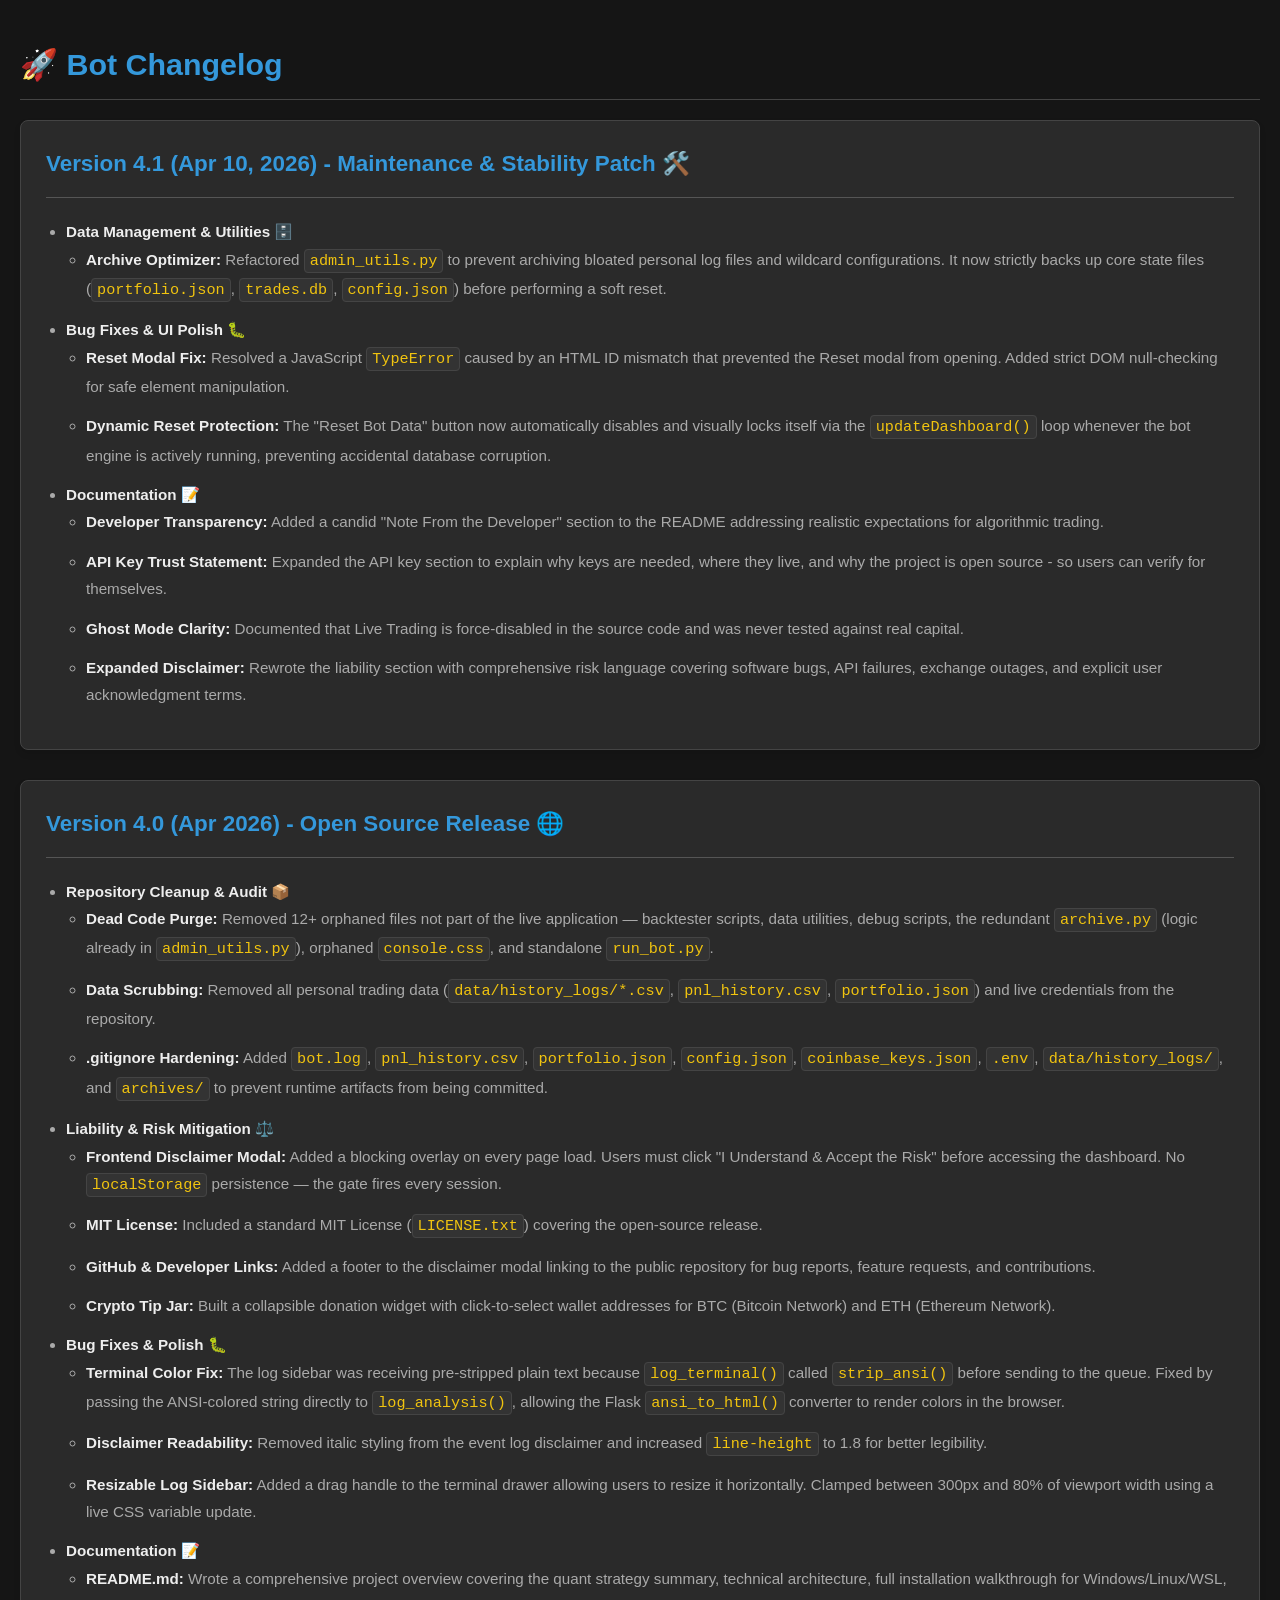
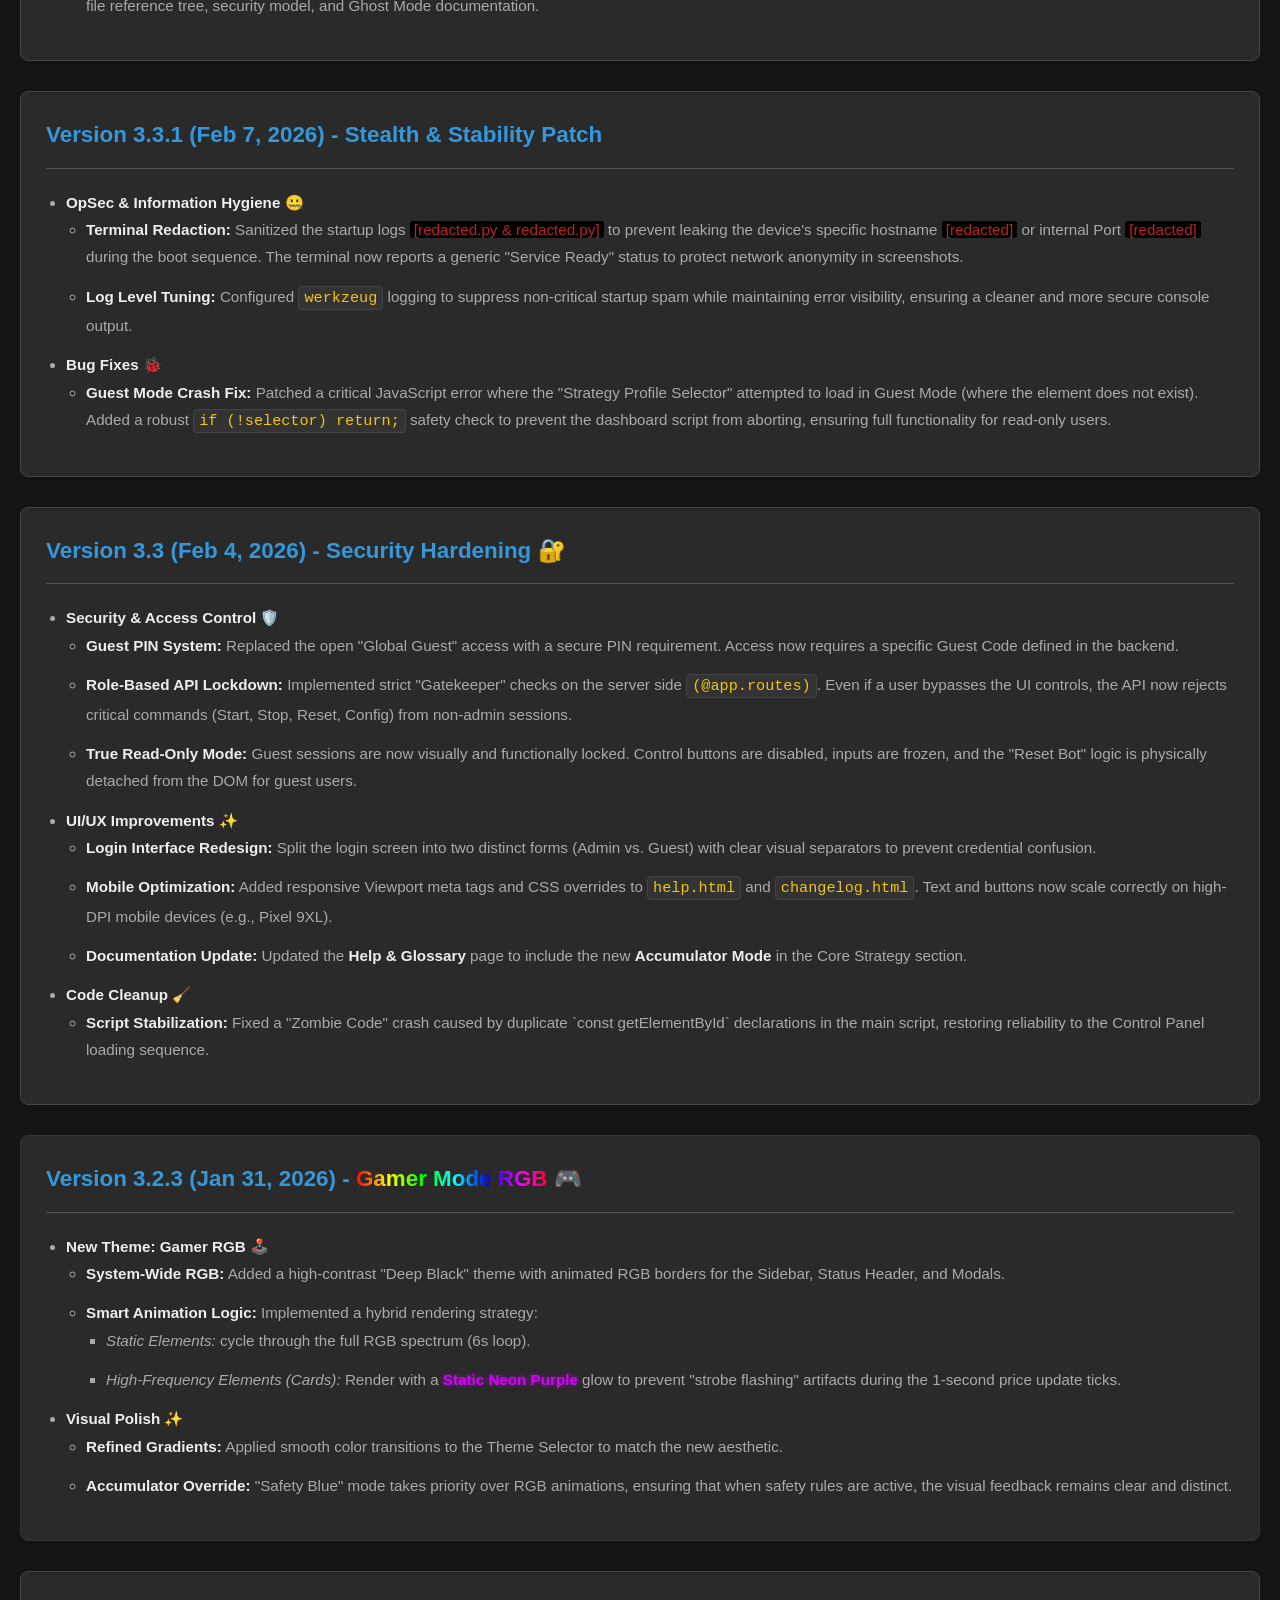
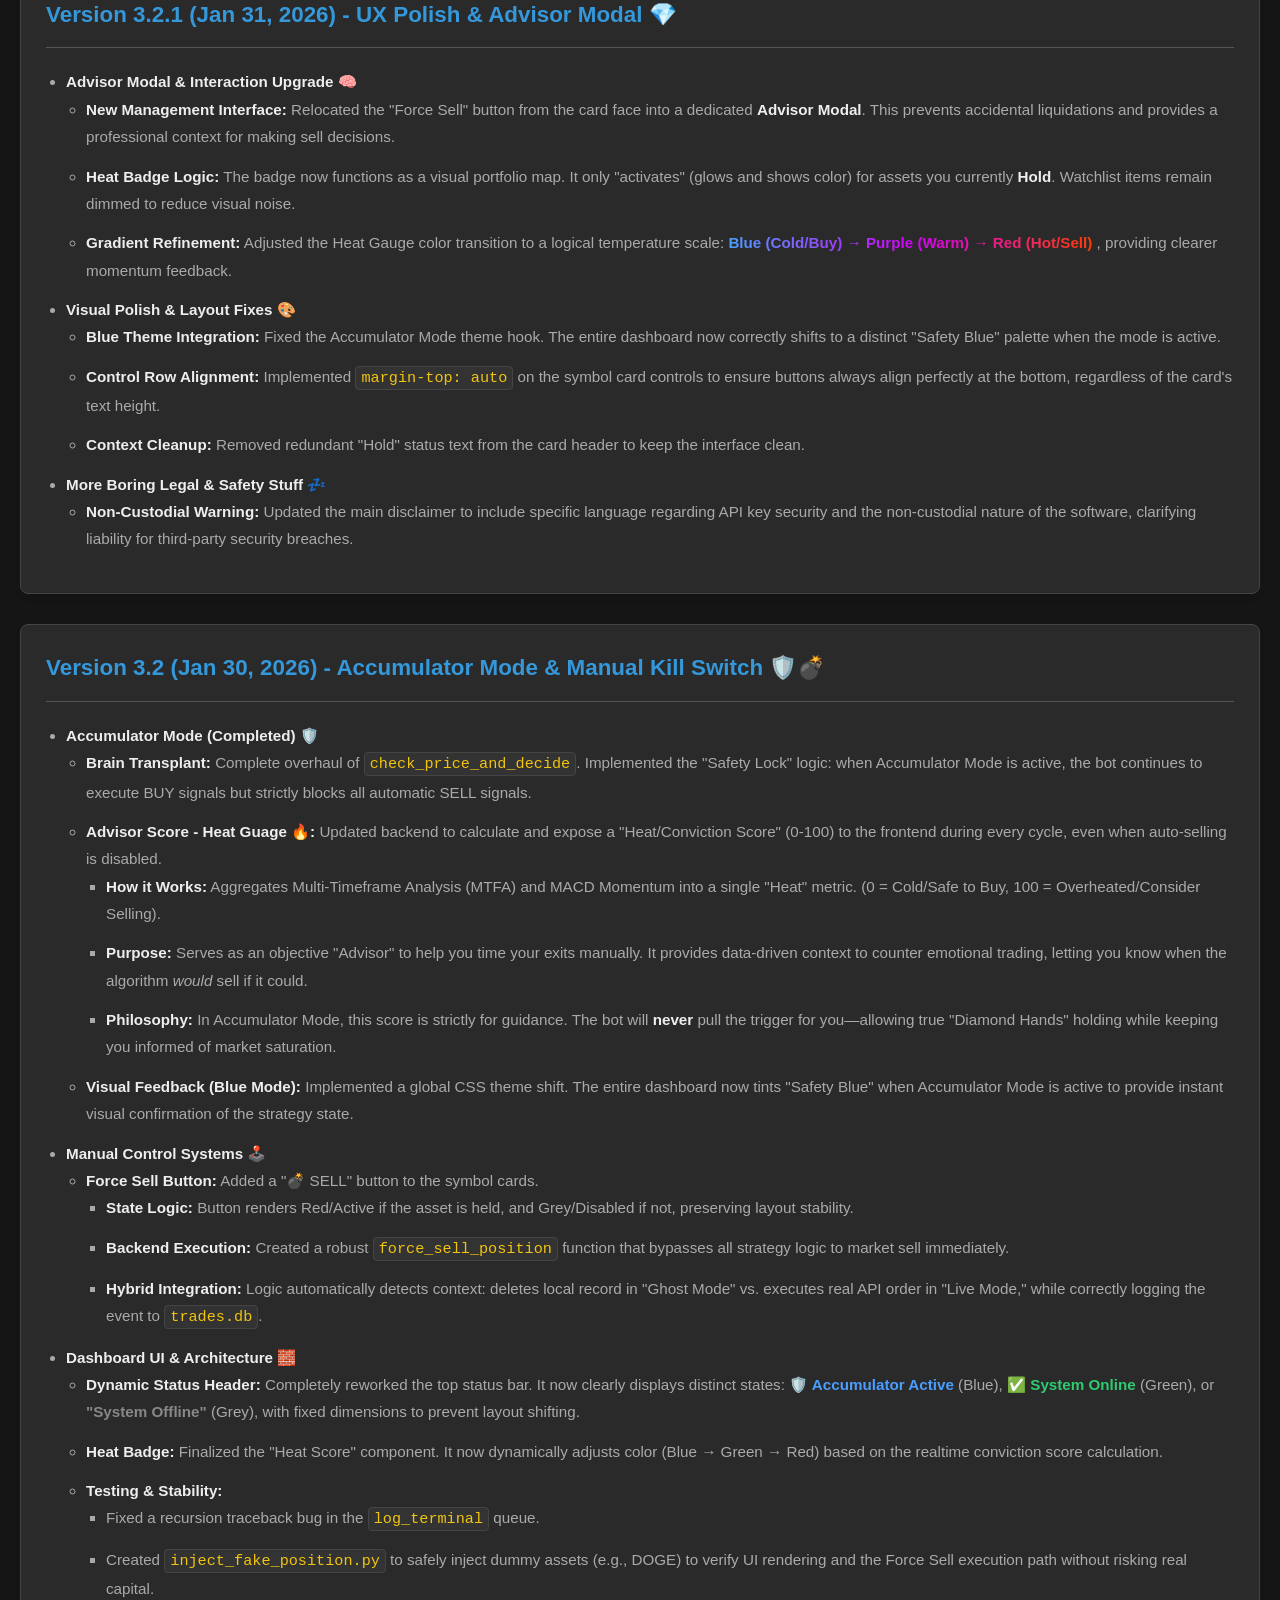
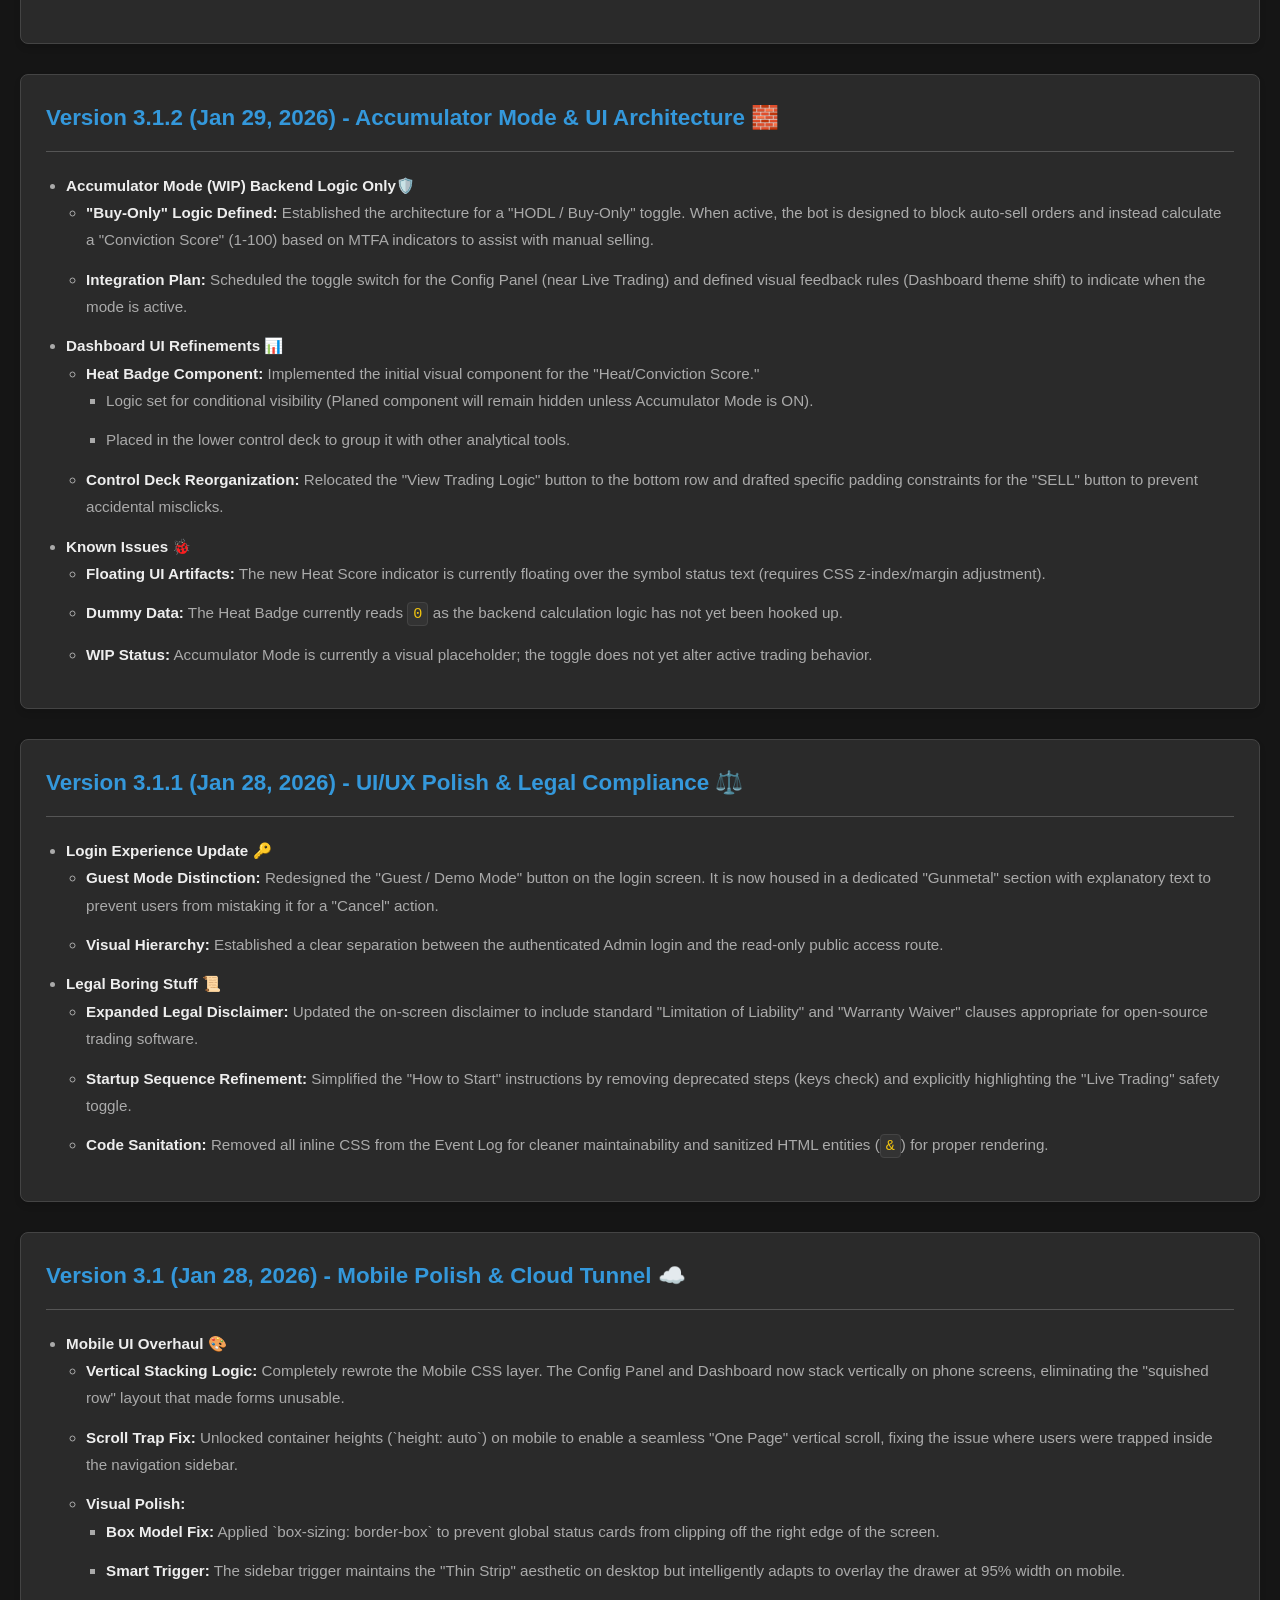
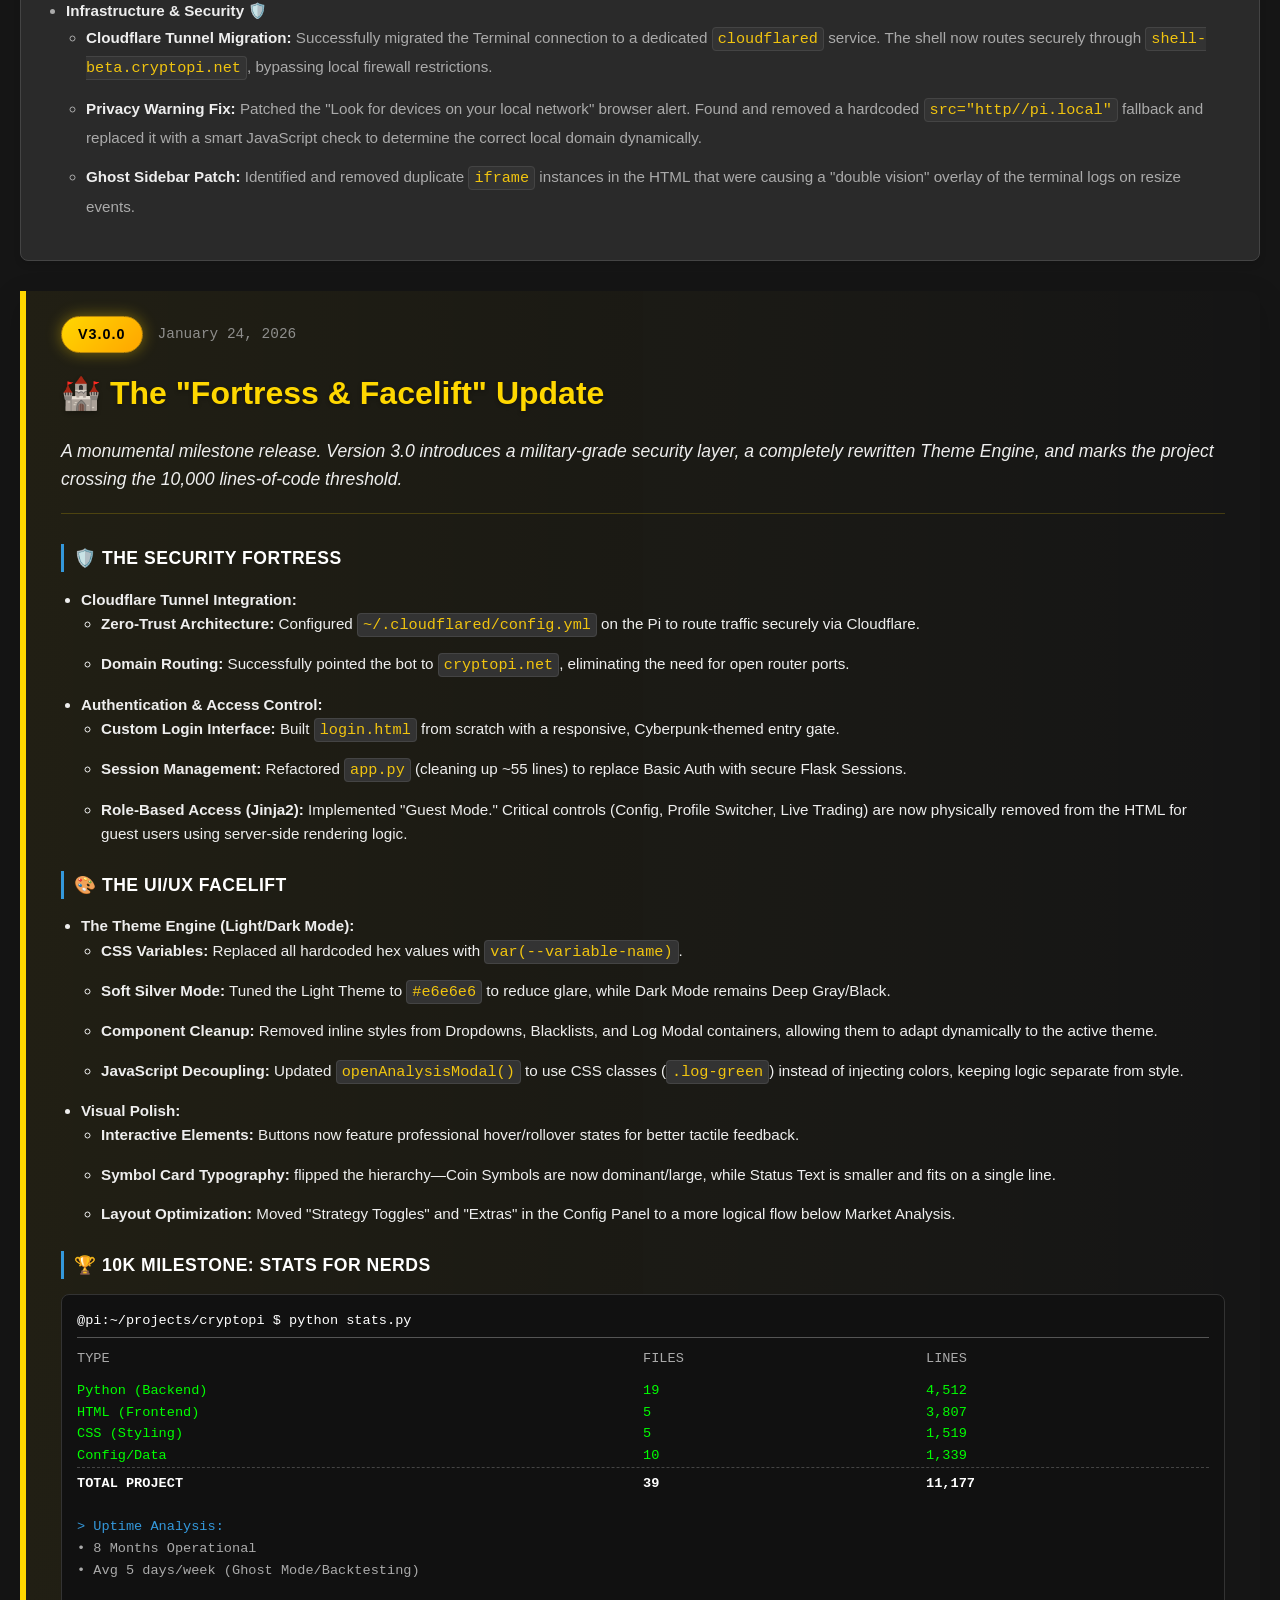
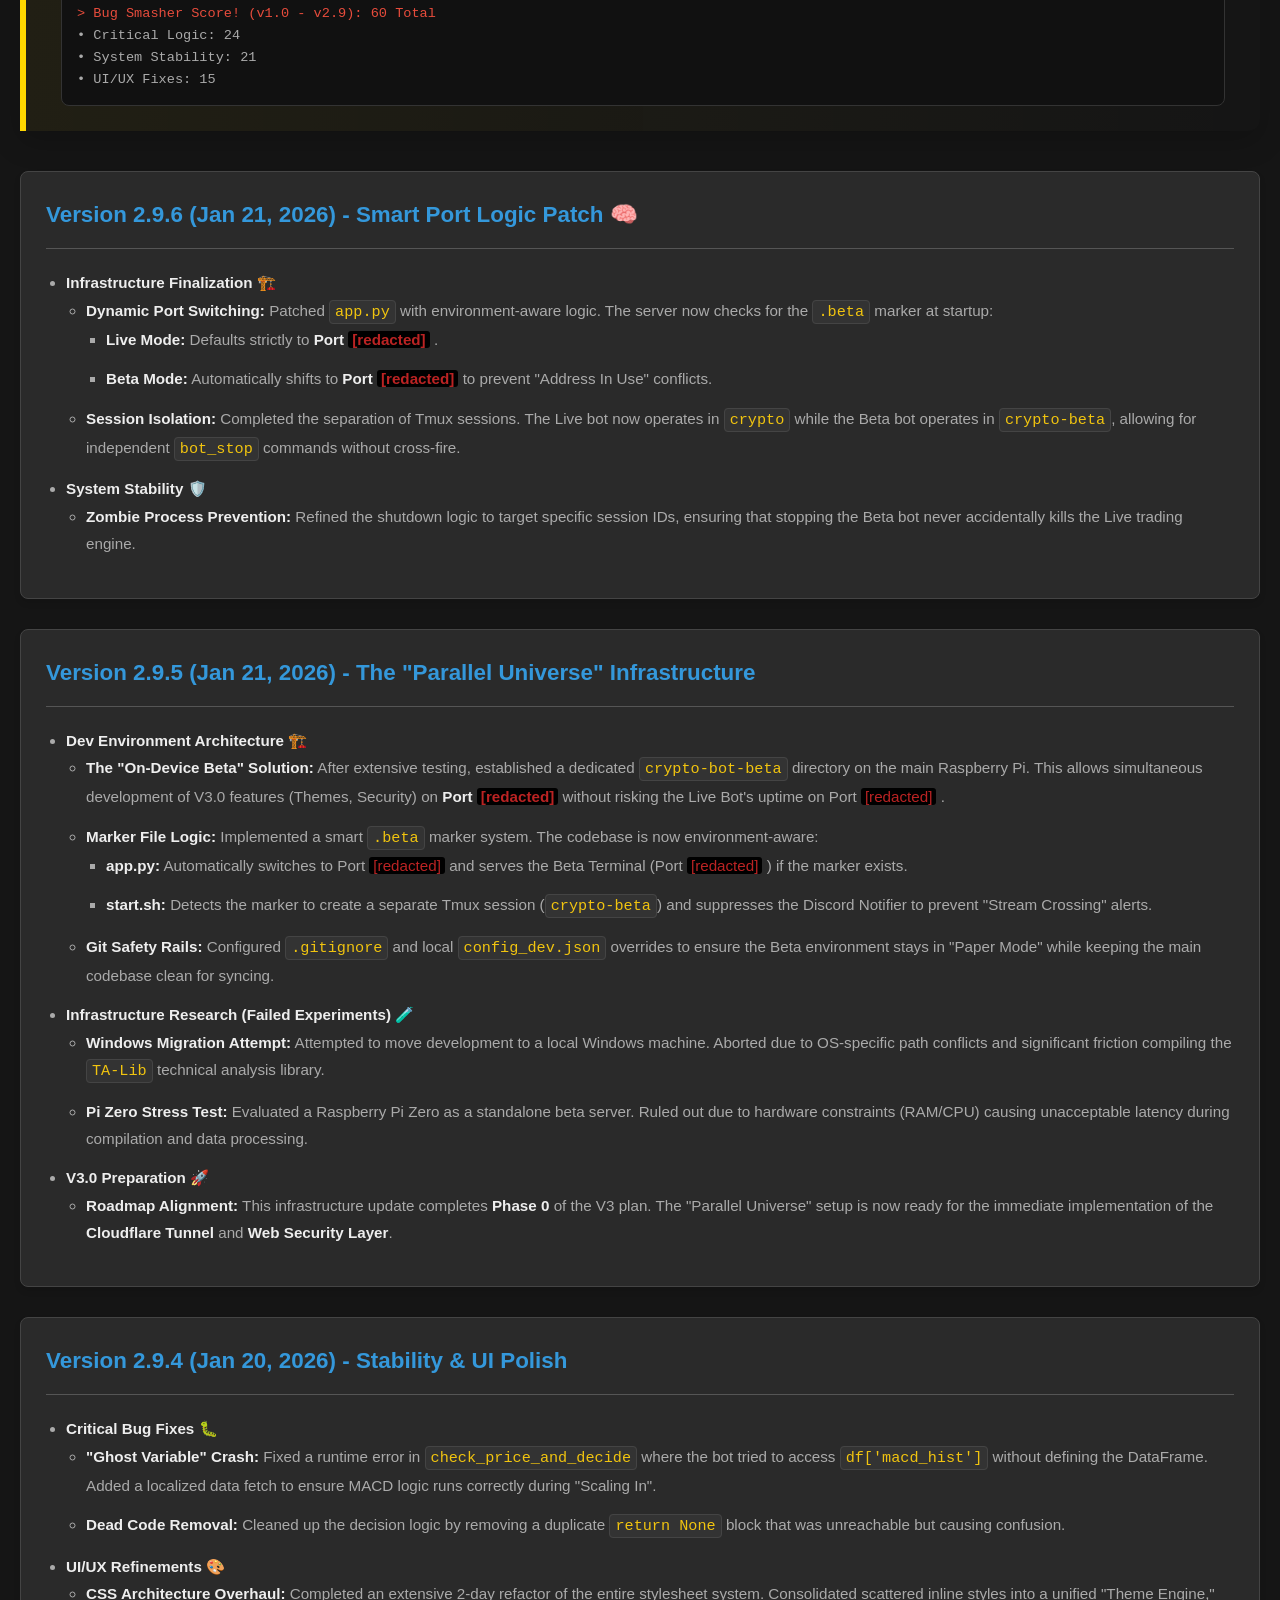
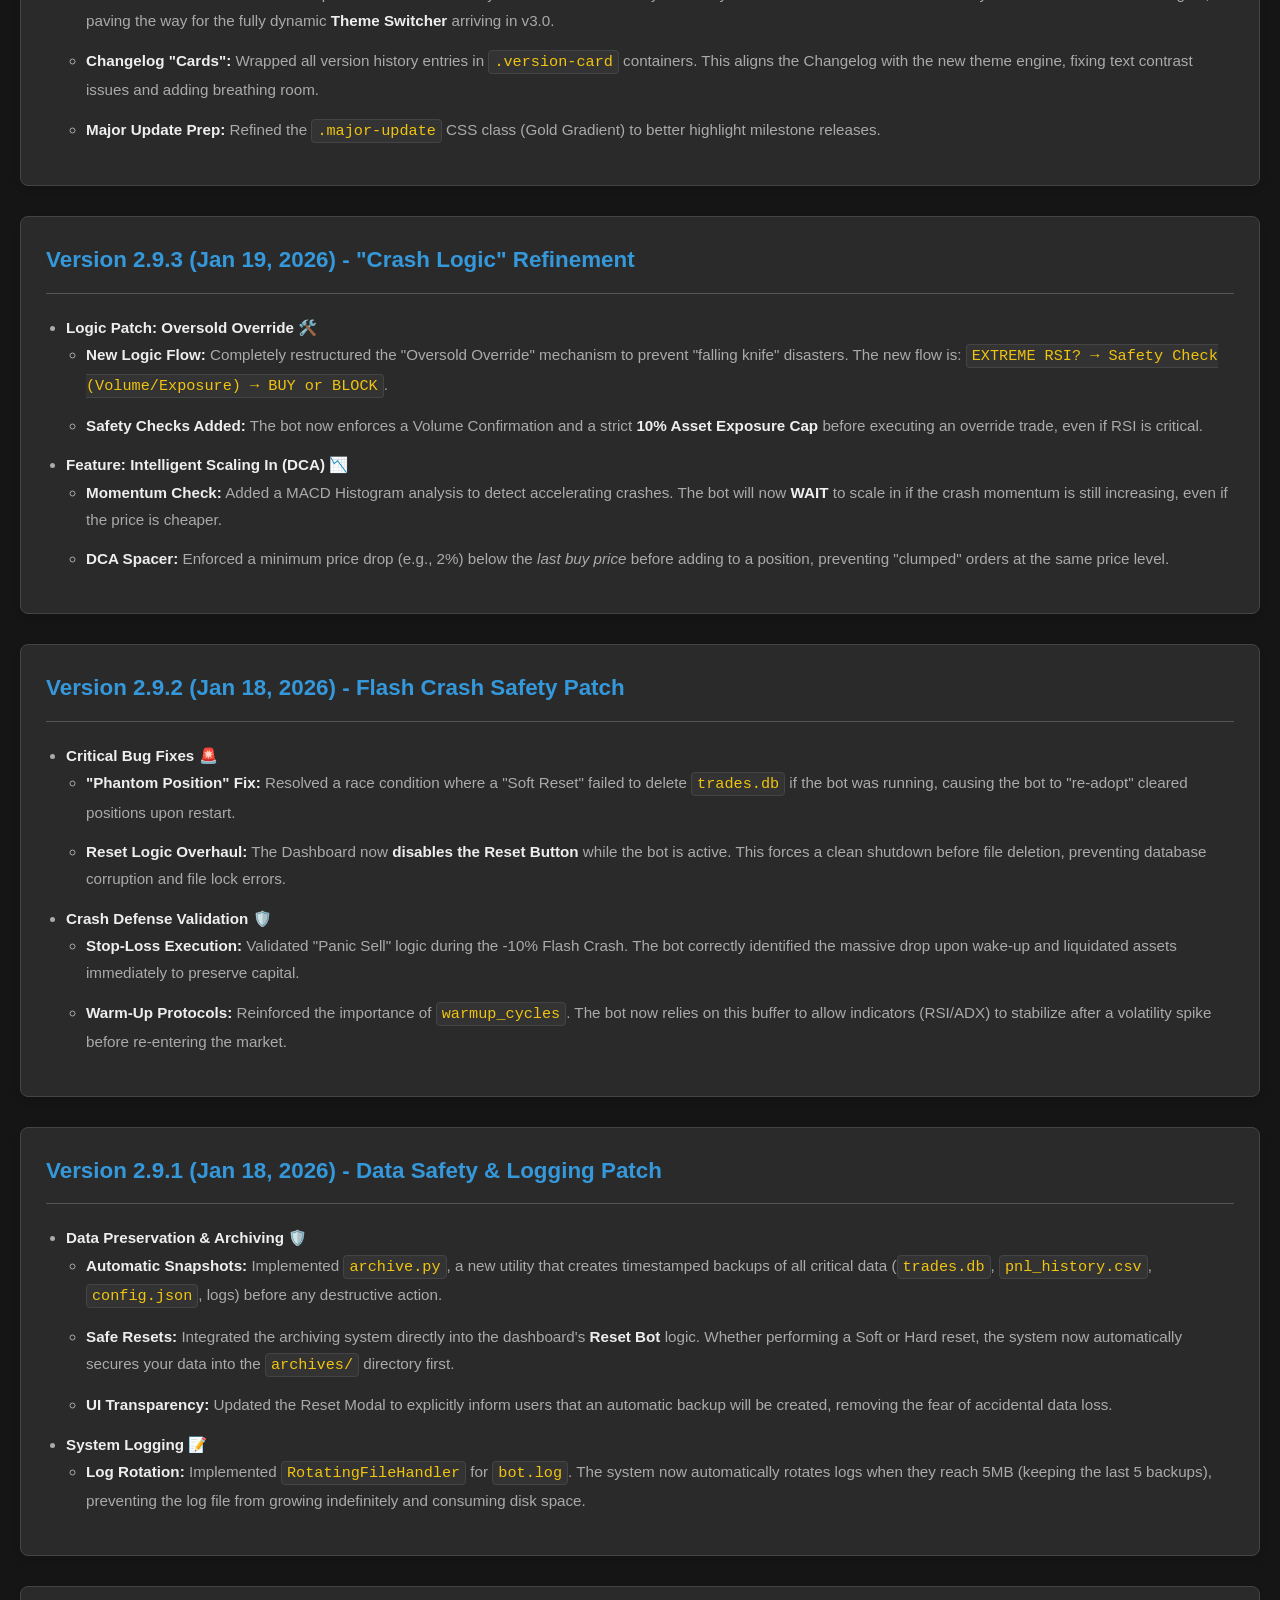
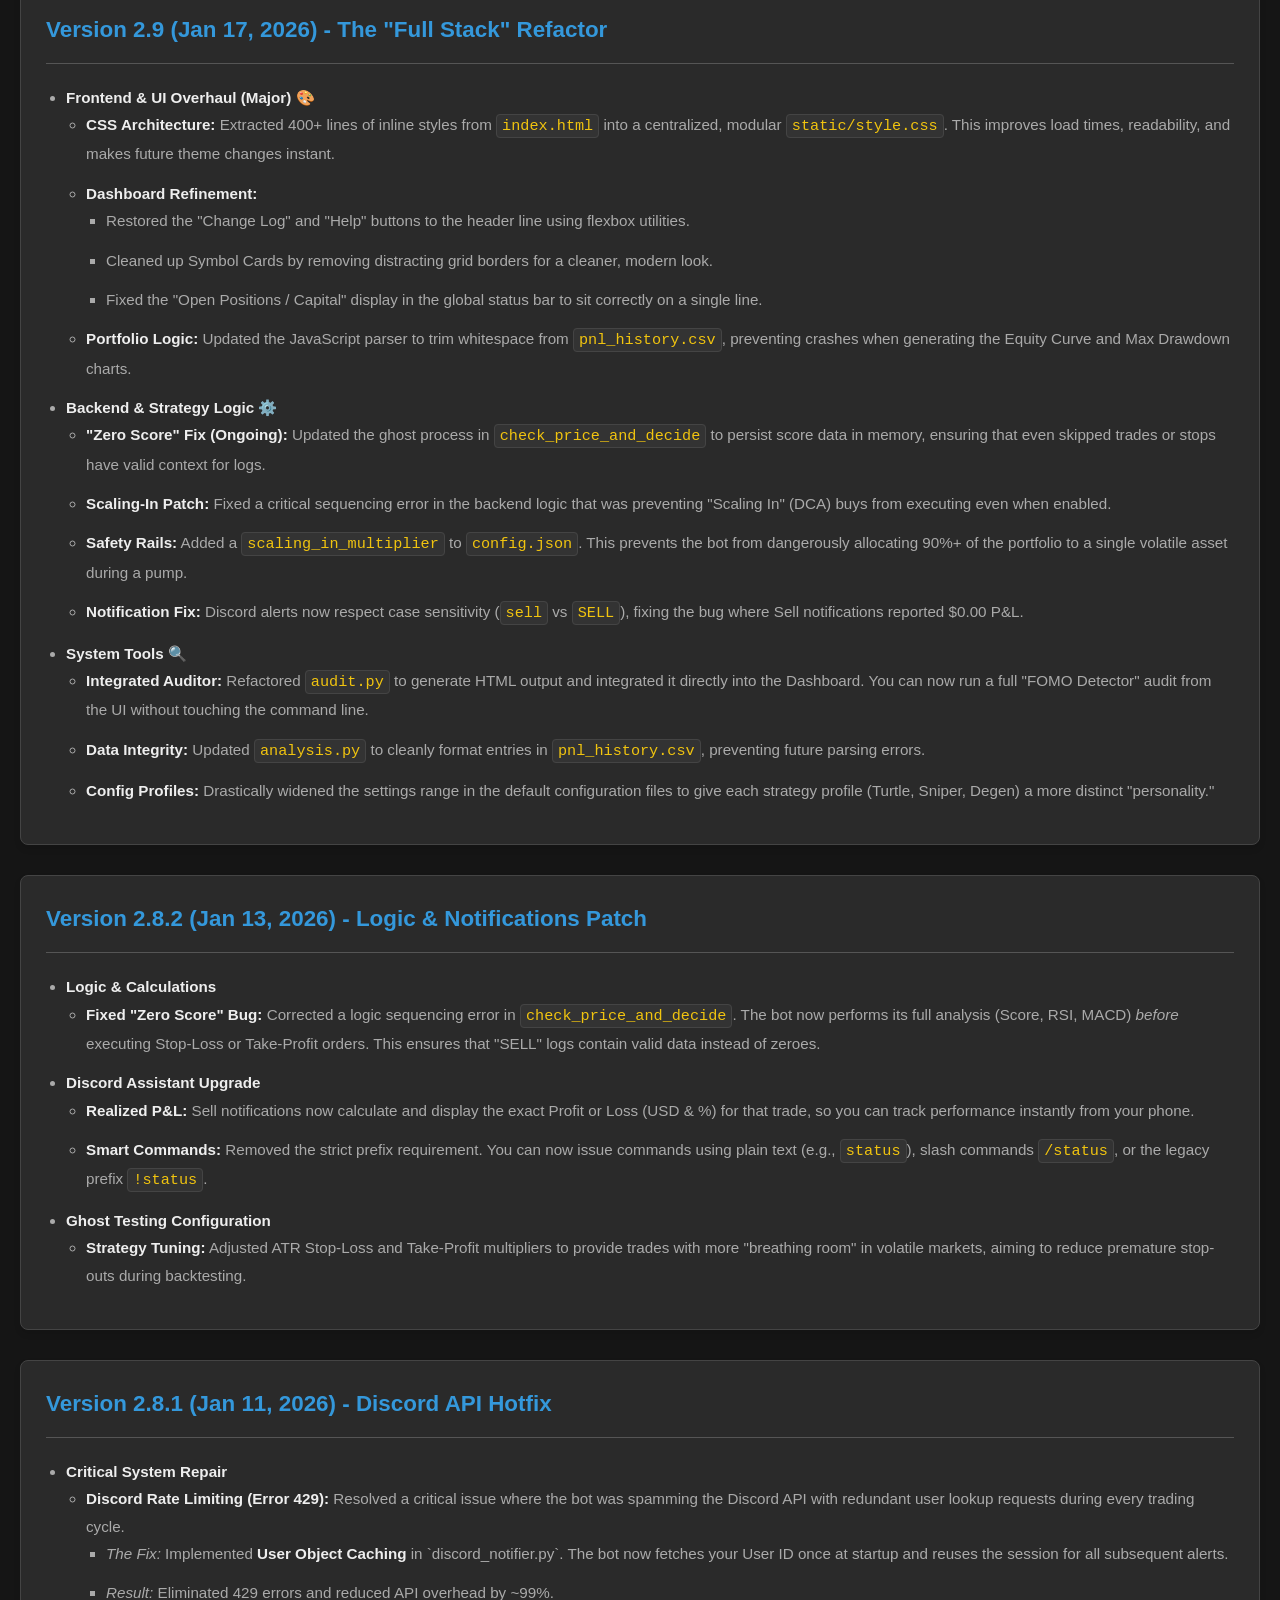
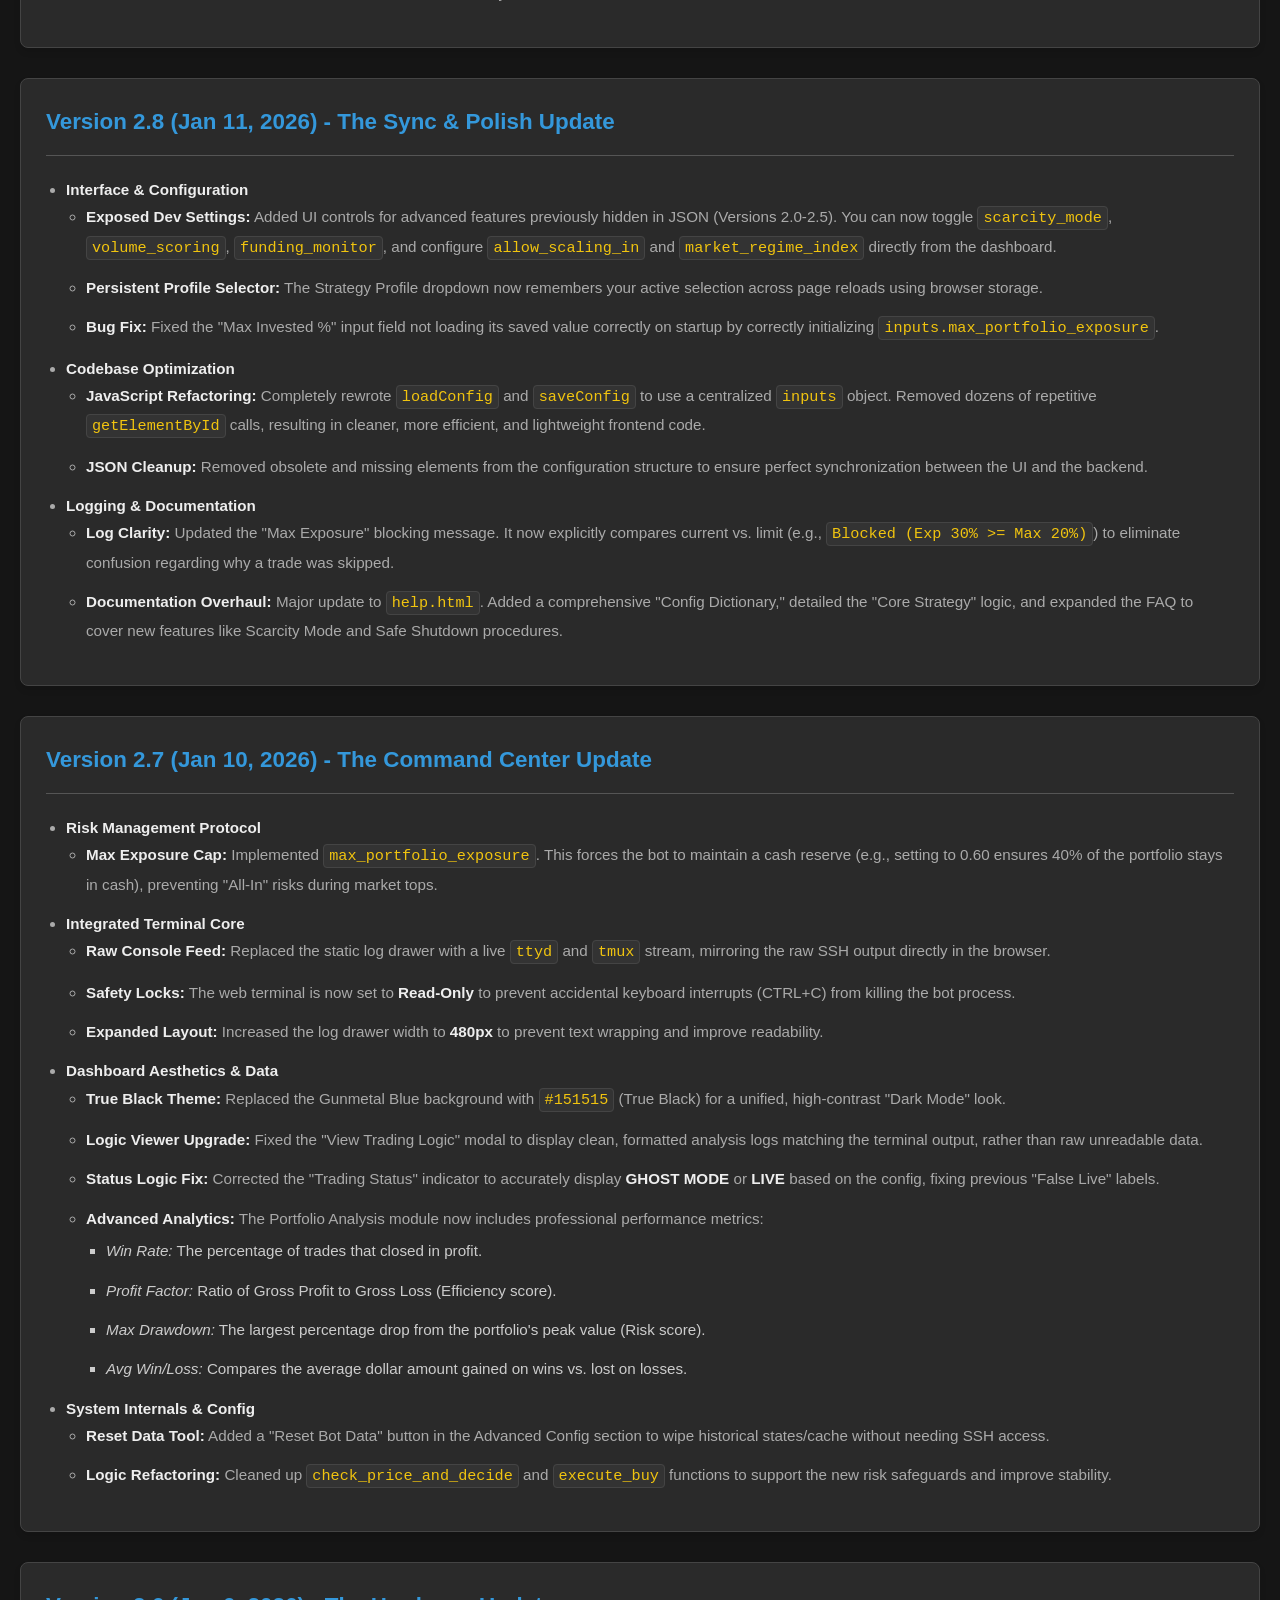
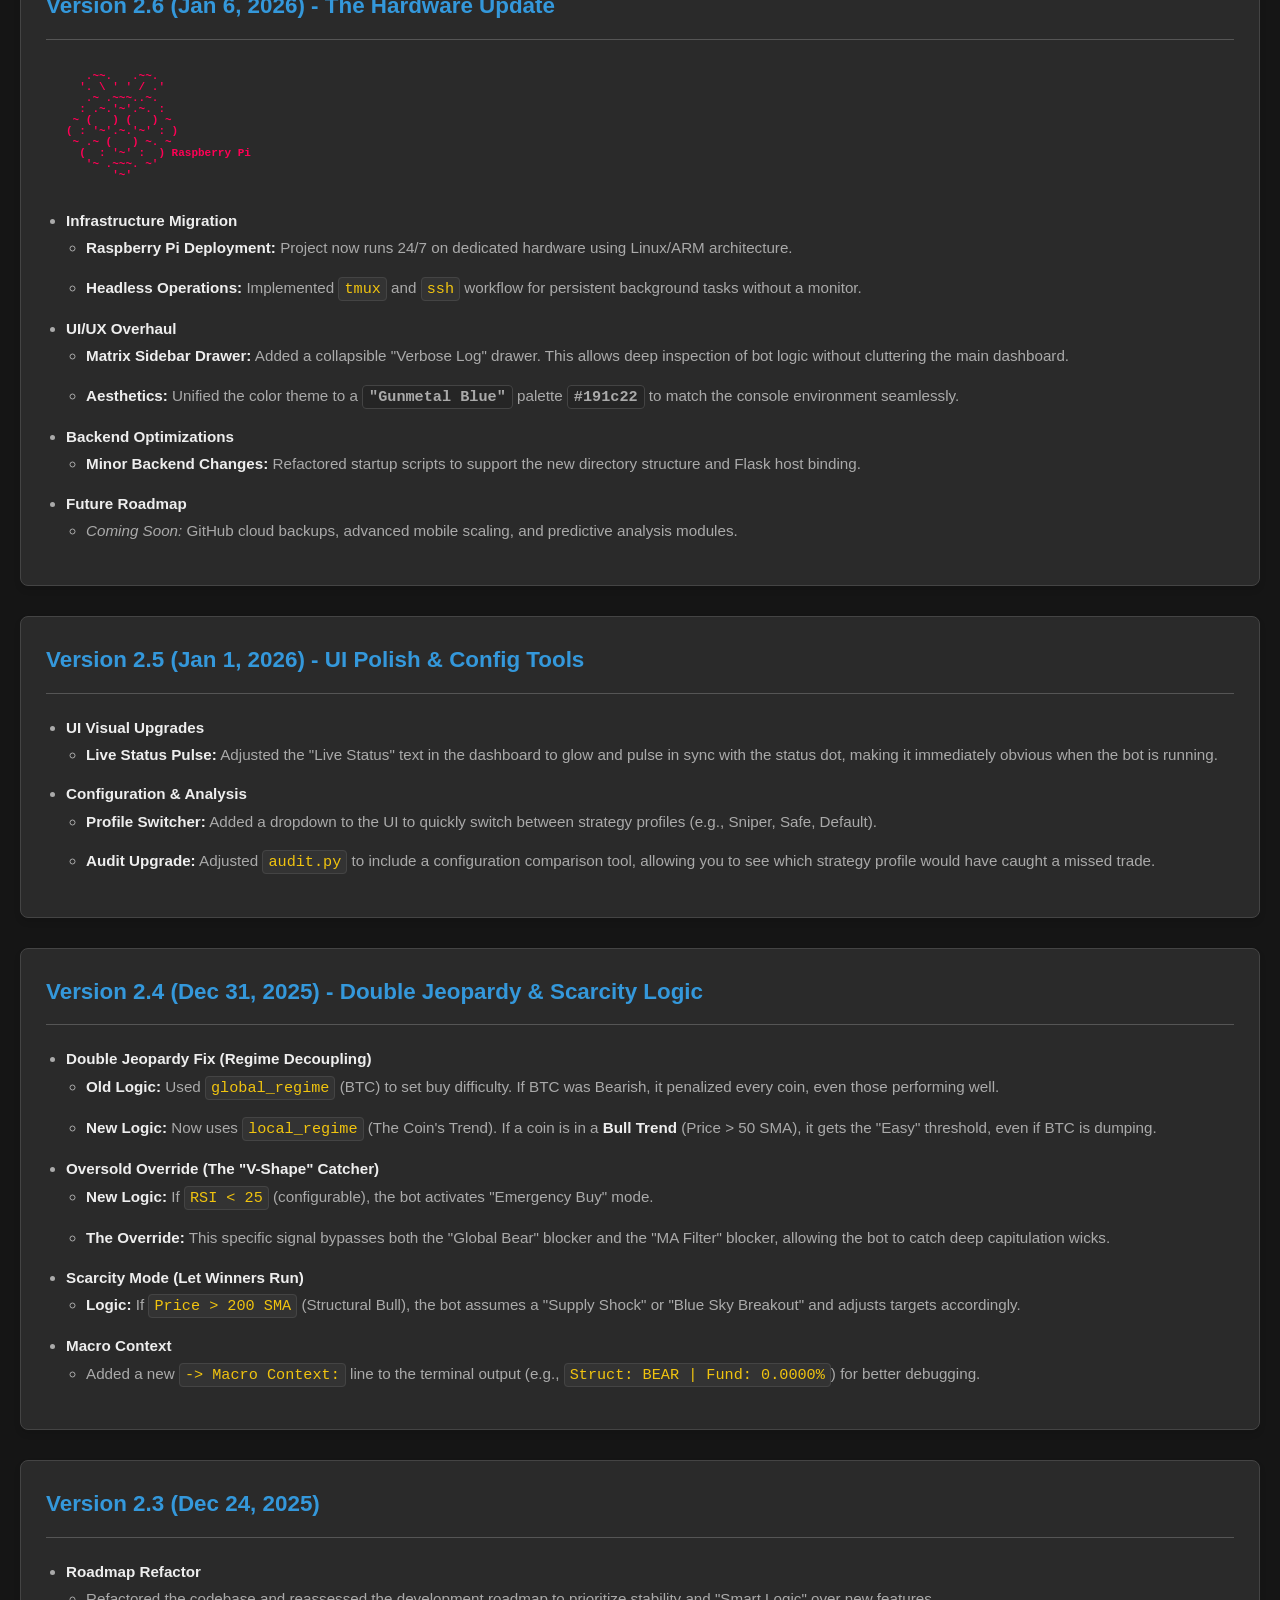
==== commit 14c17d5b: "v4.1 - Maintenance patch, reset fix, README transparency updates" ====
--- a/templates/changelog.html
+++ b/templates/changelog.html
@@ -47,6 +47,36 @@
 </head>
 <body class="aux-body">
     <h1 class="aux-header-1">🚀 Bot Changelog</h1>
+
+    <div class="version-card">
+    <h2 class="aux-header-2">
+        Version 4.1 (Apr 10, 2026) - Maintenance & Stability Patch 🛠️
+    </h2>
+    <ul>
+        <li>
+            <strong>Data Management & Utilities 🗄️</strong>
+            <ul>
+                <li><strong>Archive Optimizer:</strong> Refactored <code>admin_utils.py</code> to prevent archiving bloated personal log files and wildcard configurations. It now strictly backs up core state files (<code>portfolio.json</code>, <code>trades.db</code>, <code>config.json</code>) before performing a soft reset.</li>
+            </ul>
+        </li>
+        <li>
+            <strong>Bug Fixes & UI Polish 🐛</strong>
+            <ul>
+                <li><strong>Reset Modal Fix:</strong> Resolved a JavaScript <code>TypeError</code> caused by an HTML ID mismatch that prevented the Reset modal from opening. Added strict DOM null-checking for safe element manipulation.</li>
+                <li><strong>Dynamic Reset Protection:</strong> The "Reset Bot Data" button now automatically disables and visually locks itself via the <code>updateDashboard()</code> loop whenever the bot engine is actively running, preventing accidental database corruption.</li>
+            </ul>
+        </li>
+        <li>
+            <strong>Documentation 📝</strong>
+            <ul>
+                <li><strong>Developer Transparency:</strong> Added a candid "Note From the Developer" section to the README addressing realistic expectations for algorithmic trading.</li>
+                <li><strong>API Key Trust Statement:</strong> Expanded the API key section to explain why keys are needed, where they live, and why the project is open source - so users can verify for themselves.</li>
+                <li><strong>Ghost Mode Clarity:</strong> Documented that Live Trading is force-disabled in the source code and was never tested against real capital.</li>
+                <li><strong>Expanded Disclaimer:</strong> Rewrote the liability section with comprehensive risk language covering software bugs, API failures, exchange outages, and explicit user acknowledgment terms.</li>
+            </ul>
+        </li>
+    </ul>
+    </div>
 
     <div class="version-card">
     <h2 class="aux-header-2">
